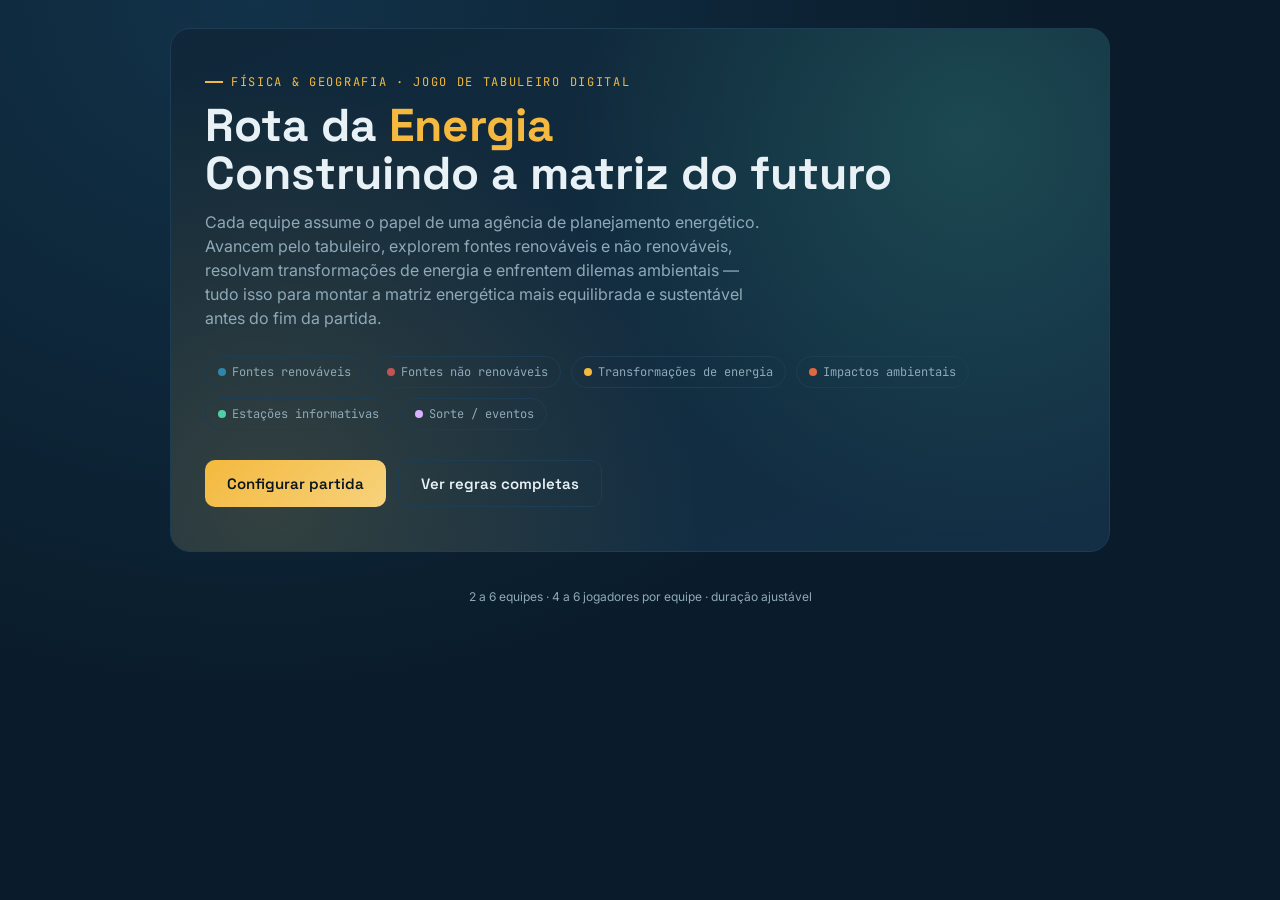
==== index.html @ 19932022 "commit" ====
<!DOCTYPE html>
<html lang="pt-BR">
<head>
<meta charset="UTF-8">
<meta name="viewport" content="width=device-width, initial-scale=1.0">
<title>Rota da Energia — Construindo a Matriz do Futuro</title>
<link rel="preconnect" href="https://fonts.googleapis.com">
<link href="https://fonts.googleapis.com/css2?family=Space+Grotesk:wght@400;500;600;700&family=Inter:wght@400;500;600&family=JetBrains+Mono:wght@400;600;700&display=swap" rel="stylesheet">
<style>
:root{
  --bg-deep:#0a1c2b;
  --bg-panel:#0f2739;
  --bg-panel-2:#132f45;
  --line:#1c3d54;
  --text:#e8f1f6;
  --text-dim:#8fa9b8;
  --hidro:#2e86ab;
  --solar:#f4b93e;
  --eolica:#4fd1a5;
  --biomassa:#7cb342;
  --fossil:#c25454;
  --nuclear:#9b6fb3;
  --impacto-c:#e2683f;
  --sorte-c:#d9b3ff;
  --estacao-c:#4fd1a5;
  --transf-c:#f4b93e;
  --renov-c:#2e86ab;
  --naorenov-c:#c25454;
  --good:#5fd39a;
  --bad:#e2683f;
  --radius:14px;
}
*{box-sizing:border-box;}
html,body{margin:0;padding:0;}
body{
  background:radial-gradient(ellipse at 20% 0%, #123249 0%, var(--bg-deep) 55%);
  color:var(--text);
  font-family:'Inter',sans-serif;
  min-height:100vh;
  line-height:1.5;
}
.mono{font-family:'JetBrains Mono',monospace;}
h1,h2,h3,.display{font-family:'Space Grotesk',sans-serif;}
.wrap{
  max-width:980px;
  margin:0 auto;
  padding:28px 20px 60px;
}
.screen{display:none;}
.screen.active{display:block; animation:fadein .35s ease;}
@keyframes fadein{from{opacity:0; transform:translateY(6px);} to{opacity:1; transform:translateY(0);}}

/* ---------- shared bits ---------- */
.eyebrow{
  font-family:'JetBrains Mono',monospace;
  letter-spacing:.14em;
  text-transform:uppercase;
  font-size:12px;
  color:var(--solar);
  display:flex;
  align-items:center;
  gap:8px;
  margin-bottom:10px;
}
.eyebrow::before{content:"";width:18px;height:2px;background:var(--solar);display:inline-block;}
.btn{
  font-family:'Space Grotesk',sans-serif;
  font-weight:600;
  font-size:15px;
  border:none;
  border-radius:10px;
  padding:13px 22px;
  cursor:pointer;
  transition:transform .15s ease, box-shadow .15s ease, background .15s ease;
  color:#08161f;
  background:linear-gradient(135deg,var(--solar),#f7d27c);
}
.btn:hover{transform:translateY(-2px); box-shadow:0 8px 20px -6px rgba(244,185,62,.5);}
.btn:active{transform:translateY(0);}
.btn.secondary{
  background:transparent;
  color:var(--text);
  border:1px solid var(--line);
}
.btn.secondary:hover{box-shadow:none; border-color:var(--eolica); color:var(--eolica);}
.btn:disabled{opacity:.4; cursor:not-allowed; transform:none; box-shadow:none;}
.row{display:flex; gap:12px; flex-wrap:wrap;}
.card-panel{
  background:linear-gradient(160deg,var(--bg-panel),var(--bg-panel-2));
  border:1px solid var(--line);
  border-radius:var(--radius);
  padding:22px;
}
.pill{
  display:inline-block;
  font-family:'JetBrains Mono',monospace;
  font-size:11px;
  padding:3px 10px;
  border-radius:100px;
  letter-spacing:.05em;
}

/* ---------- intro ---------- */
.hero{
  border-radius:20px;
  padding:44px 34px;
  position:relative;
  overflow:hidden;
  background:
    radial-gradient(circle at 85% 20%, rgba(79,209,165,.18), transparent 45%),
    radial-gradient(circle at 10% 90%, rgba(244,185,62,.15), transparent 45%),
    linear-gradient(160deg,var(--bg-panel),var(--bg-panel-2));
  border:1px solid var(--line);
}
.hero h1{
  font-size:clamp(30px,5vw,46px);
  margin:0 0 12px;
  line-height:1.05;
}
.hero .accent{color:var(--solar);}
.hero p.lead{color:var(--text-dim); font-size:16px; max-width:560px; margin:0 0 26px;}
.trace-deco{
  position:absolute; right:-40px; top:-40px; width:260px; height:260px; opacity:.5;
  pointer-events:none;
}
.chip-row{display:flex; gap:10px; flex-wrap:wrap; margin:24px 0 30px;}
.chip{
  font-family:'JetBrains Mono',monospace;
  font-size:12px;
  padding:6px 12px;
  border-radius:100px;
  border:1px solid var(--line);
  color:var(--text-dim);
}
.chip b{color:var(--text); font-weight:600;}
.dot{display:inline-block;width:8px;height:8px;border-radius:50%; margin-right:6px;}

/* ---------- rules ---------- */
.rules-grid{display:grid; grid-template-columns:repeat(auto-fit,minmax(220px,1fr)); gap:14px; margin:20px 0;}
.tile-legend{
  border:1px solid var(--line); border-radius:12px; padding:14px 16px; background:rgba(255,255,255,.02);
}
.tile-legend h4{margin:0 0 6px; font-size:14px; display:flex; align-items:center; gap:8px;}
.tile-legend p{margin:0; font-size:13px; color:var(--text-dim);}
ol.steps{padding-left:20px; color:var(--text-dim);}
ol.steps li{margin-bottom:8px;}
ol.steps b{color:var(--text);}
.formula{
  font-family:'JetBrains Mono',monospace;
  background:rgba(0,0,0,.25);
  border:1px dashed var(--line);
  border-radius:10px;
  padding:14px 16px;
  font-size:13.5px;
  color:var(--eolica);
  margin:10px 0;
}

/* ---------- setup ---------- */
.setup-team{
  display:flex; gap:10px; align-items:center; margin-bottom:10px;
  background:rgba(255,255,255,.02); border:1px solid var(--line); border-radius:10px; padding:8px 10px;
}
.setup-team input[type=text]{
  flex:1; background:transparent; border:none; color:var(--text); font-family:'Inter'; font-size:14px; outline:none;
  border-bottom:1px solid var(--line); padding:6px 2px;
}
.color-swatch{width:22px;height:22px;border-radius:50%; flex-shrink:0; border:2px solid rgba(255,255,255,.3);}
.count-toggle{display:flex; gap:8px; margin:10px 0 20px;}
.count-toggle button{
  padding:8px 16px; border-radius:8px; border:1px solid var(--line); background:transparent; color:var(--text-dim);
  cursor:pointer; font-family:'JetBrains Mono',monospace; font-size:13px;
}
.count-toggle button.sel{background:var(--solar); color:#08161f; border-color:var(--solar); font-weight:700;}

/* ---------- game ---------- */
.game-top{display:flex; justify-content:space-between; align-items:center; gap:12px; flex-wrap:wrap; margin-bottom:18px;}
.round-badge{font-family:'JetBrains Mono',monospace; font-size:13px; color:var(--text-dim);}
.game-layout{display:grid; grid-template-columns:1fr; gap:20px;}
@media(min-width:840px){ .game-layout{grid-template-columns:1.5fr 1fr;} }

.board{
  background:rgba(0,0,0,.2);
  border:1px solid var(--line);
  border-radius:16px;
  padding:16px;
}
.board-row{display:flex; gap:8px; margin-bottom:8px;}
.board-row.reverse{flex-direction:row-reverse;}
.tile{
  flex:1;
  aspect-ratio:1/1;
  border-radius:9px;
  display:flex; flex-direction:column; align-items:center; justify-content:center;
  position:relative;
  border:1px solid rgba(255,255,255,.08);
  font-family:'JetBrains Mono',monospace;
  font-size:10px;
  color:rgba(255,255,255,.75);
  min-width:0;
}
.tile .idx{position:absolute; top:3px; left:5px; font-size:8px; opacity:.55;}
.tile .ic{font-size:16px; line-height:1;}
.tile.renovavel{background:rgba(46,134,171,.28); box-shadow:inset 0 0 0 1px rgba(46,134,171,.4);}
.tile.naorenovavel{background:rgba(194,84,84,.25); box-shadow:inset 0 0 0 1px rgba(194,84,84,.4);}
.tile.transformacao{background:rgba(244,185,62,.22); box-shadow:inset 0 0 0 1px rgba(244,185,62,.4);}
.tile.impacto{background:rgba(226,104,63,.28); box-shadow:inset 0 0 0 1px rgba(226,104,63,.45);}
.tile.estacao{background:rgba(79,209,165,.2); box-shadow:inset 0 0 0 1px rgba(79,209,165,.4);}
.tile.sorte{background:rgba(217,179,255,.2); box-shadow:inset 0 0 0 1px rgba(217,179,255,.4);}
.tokens{position:absolute; bottom:2px; display:flex; gap:2px; flex-wrap:wrap; justify-content:center;}
.token{width:9px;height:9px;border-radius:50%; border:1px solid rgba(0,0,0,.4);}

.side-panel{display:flex; flex-direction:column; gap:14px;}
.turn-card{
  background:linear-gradient(160deg,var(--bg-panel),var(--bg-panel-2));
  border:1px solid var(--line); border-radius:14px; padding:18px;
}
.turn-team-name{font-family:'Space Grotesk'; font-size:20px; margin:2px 0 2px; display:flex; align-items:center; gap:8px;}
.dice-area{display:flex; align-items:center; gap:16px; margin:14px 0;}
.die{
  width:52px; height:52px; border-radius:12px; background:#fff; color:#111;
  display:flex; align-items:center; justify-content:center; font-size:24px; font-weight:700;
  font-family:'JetBrains Mono'; box-shadow:0 6px 16px rgba(0,0,0,.35);
  transition:transform .5s cubic-bezier(.2,1.4,.4,1);
}
.die.rolling{animation:diceRoll .5s ease;}
@keyframes diceRoll{ 0%{transform:rotate(0)} 50%{transform:rotate(200deg)} 100%{transform:rotate(360deg)} }

.teams-scoreboard{display:flex; flex-direction:column; gap:10px;}
.team-row{
  background:rgba(255,255,255,.02); border:1px solid var(--line); border-radius:10px; padding:10px 12px;
}
.team-row.current{border-color:var(--solar); box-shadow:0 0 0 1px var(--solar) inset;}
.team-row-top{display:flex; justify-content:space-between; align-items:center; margin-bottom:6px;}
.team-name-tag{display:flex; align-items:center; gap:7px; font-weight:600; font-size:13.5px;}
.matrix-bar{height:8px; border-radius:100px; background:rgba(255,255,255,.06); overflow:hidden; display:flex;}
.matrix-bar .seg-limpa{background:linear-gradient(90deg,var(--eolica),var(--hidro));}
.matrix-bar .seg-conv{background:linear-gradient(90deg,var(--fossil),var(--naorenov-c));}
.mini-stats{display:flex; gap:10px; font-family:'JetBrains Mono'; font-size:11px; color:var(--text-dim); margin-top:6px;}
.mini-stats span b{color:var(--text);}

.log{
  max-height:150px; overflow-y:auto; font-size:12.5px; color:var(--text-dim); display:flex; flex-direction:column; gap:5px;
  padding-right:4px;
}
.log div{border-left:2px solid var(--line); padding-left:8px;}

/* ---------- modal (cards) ---------- */
.modal-overlay{
  position:fixed; inset:0; background:rgba(6,15,22,.78); backdrop-filter:blur(3px);
  display:flex; align-items:center; justify-content:center; padding:20px; z-index:50;
}
.modal-overlay.hidden{display:none;}
.modal-card{
  max-width:560px; width:100%;
  background:linear-gradient(160deg,var(--bg-panel),var(--bg-panel-2));
  border:1px solid var(--line); border-radius:18px; padding:28px;
  max-height:88vh; overflow-y:auto;
}
.modal-card h3{margin:6px 0 4px; font-size:21px;}
.modal-tag{font-family:'JetBrains Mono'; font-size:11px; letter-spacing:.08em; text-transform:uppercase;}
.opt-list{display:flex; flex-direction:column; gap:9px; margin:18px 0;}
.opt{
  text-align:left; padding:12px 14px; border-radius:10px; border:1px solid var(--line);
  background:rgba(255,255,255,.02); color:var(--text); cursor:pointer; font-size:14px; font-family:'Inter';
}
.opt:hover{border-color:var(--solar);}
.opt.correct{border-color:var(--good); background:rgba(95,211,154,.15);}
.opt.wrong{border-color:var(--bad); background:rgba(226,104,63,.15);}
.opt[disabled]{cursor:default;}
.feedback{
  margin-top:14px; padding:12px 14px; border-radius:10px; font-size:13.5px; display:none;
}
.feedback.show{display:block;}
.feedback.ok{background:rgba(95,211,154,.12); border:1px solid var(--good); color:#d5f5e5;}
.feedback.no{background:rgba(226,104,63,.12); border:1px solid var(--bad); color:#fbe0d5;}
.fact-text{font-size:14.5px; color:var(--text-dim); line-height:1.6; margin:10px 0 18px;}
.delta-tags{display:flex; gap:8px; flex-wrap:wrap; margin-top:12px;}
.delta-tag{font-family:'JetBrains Mono'; font-size:11.5px; padding:3px 9px; border-radius:100px; border:1px solid var(--line);}

/* ---------- end screen ---------- */
.rank-row{
  display:flex; align-items:center; gap:14px; padding:16px; border-radius:12px; margin-bottom:10px;
  background:rgba(255,255,255,.02); border:1px solid var(--line);
}
.rank-row.winner{border-color:var(--solar); background:rgba(244,185,62,.08);}
.rank-num{font-family:'Space Grotesk'; font-size:26px; color:var(--text-dim); width:34px;}
.rank-row.winner .rank-num{color:var(--solar);}
.rank-details{flex:1;}
.rank-score{font-family:'JetBrains Mono'; font-size:20px; font-weight:700;}

footer.credit{margin-top:36px; text-align:center; color:var(--text-dim); font-size:12px;}
.icon-btn{
  background:none; border:1px solid var(--line); color:var(--text-dim); border-radius:8px; padding:8px 12px;
  cursor:pointer; font-size:13px; font-family:'JetBrains Mono';
}
.icon-btn:hover{color:var(--eolica); border-color:var(--eolica);}
</style>
</head>
<body>
<div class="wrap">

  <!-- ============ INTRO ============ -->
  <section id="screen-intro" class="screen active">
    <div class="hero">
      <div class="eyebrow">Física &amp; Geografia · jogo de tabuleiro digital</div>
      <h1>Rota da <span class="accent">Energia</span><br>Construindo a matriz do futuro</h1>
      <p class="lead">Cada equipe assume o papel de uma agência de planejamento energético.
      Avancem pelo tabuleiro, explorem fontes renováveis e não renováveis, resolvam
      transformações de energia e enfrentem dilemas ambientais — tudo isso para montar
      a matriz energética mais equilibrada e sustentável antes do fim da partida.</p>

      <div class="chip-row">
        <span class="chip"><span class="dot" style="background:var(--hidro)"></span>Fontes renováveis</span>
        <span class="chip"><span class="dot" style="background:var(--fossil)"></span>Fontes não renováveis</span>
        <span class="chip"><span class="dot" style="background:var(--transf-c)"></span>Transformações de energia</span>
        <span class="chip"><span class="dot" style="background:var(--impacto-c)"></span>Impactos ambientais</span>
        <span class="chip"><span class="dot" style="background:var(--estacao-c)"></span>Estações informativas</span>
        <span class="chip"><span class="dot" style="background:var(--sorte-c)"></span>Sorte / eventos</span>
      </div>

      <div class="row">
        <button class="btn" onclick="showScreen('screen-setup')">Configurar partida</button>
        <button class="btn secondary" onclick="showScreen('screen-rules')">Ver regras completas</button>
      </div>
    </div>
    <footer class="credit">2 a 6 equipes · 4 a 6 jogadores por equipe · duração ajustável</footer>
  </section>

  <!-- ============ RULES ============ -->
  <section id="screen-rules" class="screen">
    <div class="eyebrow">Como jogar</div>
    <h2 style="margin-top:0;">Regras da Rota da Energia</h2>

    <div class="card-panel">
      <h3 style="margin-top:0;">Objetivo</h3>
      <p style="color:var(--text-dim);">Construir, ao longo das rodadas, a matriz energética da sua equipe: uma
      combinação de <b style="color:var(--text)">energia limpa</b>, <b style="color:var(--text)">energia convencional</b>
      e <b style="color:var(--text)">impacto ambiental</b> gerado. Vence a equipe com a maior pontuação final,
      calculada valorizando fontes limpas e penalizando o impacto acumulado.</p>

      <h3>Como se joga</h3>
      <ol class="steps">
        <li><b>Na sua vez</b>, role o dado e avance sua equipe pelo tabuleiro em circuito — ao completar uma volta, ela continua na próxima.</li>
        <li><b>A casa em que você parar</b> define a carta que sua equipe vai enfrentar (veja os tipos abaixo).</li>
        <li><b>Responda ou decida</b> o que a carta pede. Acertos rendem mais energia limpa ou reduzem impacto; erros custam pontos ou aumentam o impacto ambiental.</li>
        <li>O jogo termina após o número de rodadas definido na configuração. Uma rodada acaba quando todas as equipes jogaram.</li>
        <li>Ao final, cada equipe revela sua matriz energética e a pontuação é calculada.</li>
      </ol>

      <div class="formula">Pontuação final = (Energia Limpa × 3) + (Energia Convencional × 1) − (Impacto Ambiental × 2)</div>
      <p style="color:var(--text-dim); font-size:13.5px;">A fórmula representa, de forma simplificada, como escolhas mais
      sustentáveis pesam mais na construção de uma matriz energética responsável — do mesmo jeito que países e cidades
      avaliam sua matriz real considerando não só a quantidade de energia gerada, mas também seus impactos.</p>
    </div>

    <div class="rules-grid">
      <div class="tile-legend"><h4><span class="dot" style="background:var(--hidro)"></span>Fonte Renovável</h4>
        <p>Perguntas sobre hidrelétrica, solar, eólica e biomassa. Acerto: +3 energia limpa.</p></div>
      <div class="tile-legend"><h4><span class="dot" style="background:var(--fossil)"></span>Fonte Não Renovável</h4>
        <p>Perguntas sobre carvão, petróleo, gás natural e nuclear. Gera energia convencional, mas com custo de impacto.</p></div>
      <div class="tile-legend"><h4><span class="dot" style="background:var(--transf-c)"></span>Transformação de Energia</h4>
        <p>Desafios sobre como uma forma de energia vira outra (química → térmica → elétrica, etc).</p></div>
      <div class="tile-legend"><h4><span class="dot" style="background:var(--impacto-c)"></span>Impacto Ambiental</h4>
        <p>Dilemas sobre consequências ambientais e sociais das escolhas energéticas. Decisões responsáveis reduzem o impacto.</p></div>
      <div class="tile-legend"><h4><span class="dot" style="background:var(--estacao-c)"></span>Estação</h4>
        <p>Casa segura: revela um fato sobre a distribuição de energia no Brasil e no mundo. Sem risco.</p></div>
      <div class="tile-legend"><h4><span class="dot" style="background:var(--sorte-c)"></span>Sorte</h4>
        <p>Eventos aleatórios do mundo real da energia — clima, tecnologia, acidentes — que alteram seus pontos na hora.</p></div>
    </div>

    <div class="row" style="margin-top:16px;">
      <button class="btn" onclick="showScreen('screen-setup')">Configurar partida</button>
      <button class="btn secondary" onclick="showScreen('screen-intro')">Voltar</button>
    </div>
  </section>

  <!-- ============ SETUP ============ -->
  <section id="screen-setup" class="screen">
    <div class="eyebrow">Configuração</div>
    <h2 style="margin-top:0;">Monte a partida</h2>

    <div class="card-panel">
      <h3 style="margin-top:0;">Número de equipes</h3>
      <div class="count-toggle" id="team-count-toggle"></div>

      <h3>Nomes das equipes</h3>
      <div id="team-inputs"></div>

      <h3 style="margin-top:22px;">Duração da partida</h3>
      <div class="count-toggle" id="round-toggle"></div>
      <p style="color:var(--text-dim); font-size:13px;">Uma rodada termina quando todas as equipes já jogaram uma vez.</p>

      <div class="row" style="margin-top:20px;">
        <button class="btn" onclick="startGame()">Começar jogo</button>
        <button class="btn secondary" onclick="showScreen('screen-intro')">Voltar</button>
      </div>
    </div>
  </section>

  <!-- ============ GAME ============ -->
  <section id="screen-game" class="screen">
    <div class="game-top">
      <div>
        <div class="eyebrow" style="margin-bottom:2px;">Partida em andamento</div>
        <div class="round-badge" id="round-label">Rodada 1 de 10</div>
      </div>
      <button class="icon-btn" onclick="showScreen('screen-rules')">Regras ↗</button>
    </div>

    <div class="game-layout">
      <div class="board" id="board"></div>

      <div class="side-panel">
        <div class="turn-card">
          <div class="eyebrow" style="margin-bottom:2px;">Vez de</div>
          <div class="turn-team-name" id="turn-team-name">—</div>
          <div class="dice-area">
            <div class="die" id="die">?</div>
            <button class="btn" id="roll-btn" onclick="rollDice()">Rolar dado</button>
          </div>
          <div style="font-size:12.5px; color:var(--text-dim);" id="turn-hint">Role o dado para avançar pelo tabuleiro.</div>
        </div>

        <div class="turn-card">
          <div class="eyebrow" style="margin-bottom:10px;">Matrizes das equipes</div>
          <div class="teams-scoreboard" id="scoreboard"></div>
        </div>

        <div class="turn-card">
          <div class="eyebrow" style="margin-bottom:8px;">Registro da partida</div>
          <div class="log" id="log"></div>
        </div>
      </div>
    </div>
  </section>

  <!-- ============ END ============ -->
  <section id="screen-end" class="screen">
    <div class="eyebrow">Fim de partida</div>
    <h2 style="margin-top:0;">Resultado final</h2>
    <p style="color:var(--text-dim);">A equipe com a matriz energética mais equilibrada — muita energia limpa,
    uso consciente da energia convencional e baixo impacto ambiental — venceu esta rodada de planejamento.</p>
    <div id="ranking"></div>
    <div class="row" style="margin-top:20px;">
      <button class="btn" onclick="showScreen('screen-setup')">Jogar novamente</button>
      <button class="btn secondary" onclick="showScreen('screen-intro')">Voltar ao início</button>
    </div>
  </section>

</div>

<!-- ============ CARD MODAL ============ -->
<div class="modal-overlay hidden" id="modal-overlay">
  <div class="modal-card" id="modal-card"></div>
</div>

<script>
/* =========================================================
   DATA
========================================================= */
const TILE_SEQUENCE = [
 'renovavel','transformacao','naorenovavel','sorte','estacao','impacto',
 'renovavel','naorenovavel','transformacao','sorte','impacto','estacao',
 'renovavel','sorte','naorenovavel','transformacao','estacao','impacto',
 'renovavel','naorenovavel','sorte','transformacao','impacto','estacao',
 'renovavel','naorenovavel'
];

const ICONS = {
  renovavel:'☀', naorenovavel:'⛽', transformacao:'⚡', impacto:'⚠', estacao:'◈', sorte:'★'
};
const LABELS = {
  renovavel:'Renovável', naorenovavel:'Não renovável', transformacao:'Transformação',
  impacto:'Impacto', estacao:'Estação', sorte:'Sorte'
};

const DECKS = {
  renovavel:[
    {p:"Qual transformação de energia ocorre em uma usina hidrelétrica?",
     o:["Energia química em energia elétrica","Energia mecânica (da água em movimento) em energia elétrica","Energia térmica em energia elétrica","Energia luminosa em energia elétrica"],
     c:1, e:"A água represada possui energia potencial gravitacional, que vira energia cinética ao cair e movimenta turbinas, gerando eletricidade."},
    {p:"Qual é o princípio físico que permite aos painéis solares gerarem eletricidade diretamente da luz?",
     o:["Efeito fotovoltaico","Efeito Joule","Indução eletromagnética por atrito","Fissão nuclear"],
     c:0, e:"O efeito fotovoltaico converte a energia luminosa diretamente em energia elétrica, sem etapas térmicas ou mecânicas intermediárias."},
    {p:"De onde vem a energia aproveitada pelas turbinas eólicas?",
     o:["Da energia cinética do vento","Da energia química do ar","Da energia potencial gravitacional das nuvens","Da energia nuclear atmosférica"],
     c:0, e:"O vento em movimento possui energia cinética, que gira as pás da turbina e é convertida em energia elétrica pelo gerador."},
    {p:"O que caracteriza a energia de biomassa?",
     o:["Uso de matéria orgânica, como cana-de-açúcar, madeira ou resíduos agrícolas","Uso de urânio enriquecido","Uso de gás natural extraído do subsolo","Uso da força das águas represadas"],
     c:0, e:"A biomassa converte energia química armazenada em matéria orgânica em energia térmica ou elétrica através da queima ou fermentação."},
    {p:"Qual é uma vantagem da energia hidrelétrica em relação aos combustíveis fósseis?",
     o:["Não emite gases de efeito estufa diretamente durante a geração de eletricidade","Não precisa de nenhum tipo de infraestrutura","Gera resíduos radioativos","Depende exclusivamente do vento"],
     c:0, e:"Diferente de termelétricas a carvão ou gás, a geração hidrelétrica não queima combustível, evitando emissões diretas de CO2."},
    {p:"O Brasil tem grande potencial de energia solar principalmente por quê?",
     o:["Alta incidência de radiação solar ao longo do ano, especialmente no Nordeste","Clima predominantemente frio e nublado","Baixíssima insolação em quase todo o território","Relevo majoritariamente montanhoso"],
     c:0, e:"A localização predominantemente tropical do Brasil garante altos índices de radiação solar durante boa parte do ano."},
    {p:"Qual região brasileira se destaca na geração de energia eólica, beneficiada por ventos constantes vindos do oceano?",
     o:["O litoral da Região Nordeste","O interior da Região Norte","O Pantanal","O planalto central exclusivamente"],
     c:0, e:"Os ventos alísios que sopram sobre o litoral nordestino tornam a região uma das mais competitivas do mundo para energia eólica."},
    {p:"Além da água, do vento e do sol, qual destas também é considerada uma fonte renovável de energia?",
     o:["Biomassa","Carvão mineral","Petróleo","Gás natural"],
     c:0, e:"A biomassa é renovável porque sua matéria-prima (plantas, resíduos orgânicos) pode ser reposta em ciclos relativamente curtos."}
  ],
  naorenovavel:[
    {p:"A queima do carvão mineral em usinas termelétricas transforma qual tipo de energia em energia térmica?",
     o:["Energia química","Energia nuclear","Energia potencial gravitacional","Energia eólica"],
     c:0, e:"O carvão armazena energia química que, ao ser queimado, se transforma em energia térmica, usada para gerar vapor e mover turbinas."},
    {p:"O petróleo é classificado como fonte de energia não renovável porque...",
     o:["Sua formação geológica leva milhões de anos, muito mais rápido do que é consumido","Ele nunca se esgota, não importa o quanto seja usado","É produzido artificialmente em laboratório","É considerado uma fonte limpa de energia"],
     c:0, e:"Na verdade sua formação leva milhões de anos e é muitíssimo mais lenta do que o ritmo de consumo humano — por isso é não renovável."},
    {p:"Em comparação ao carvão mineral, o gás natural geralmente...",
     o:["Emite menos poluentes na queima, mas ainda é uma fonte fóssil não renovável","É uma fonte totalmente renovável","Não emite nenhum tipo de gás na queima","É usado apenas para gerar energia solar"],
     c:0, e:"O gás natural queima de forma mais limpa que o carvão, mas continua sendo um combustível fóssil finito."},
    {p:"A energia nuclear é obtida principalmente por meio de qual processo?",
     o:["Fissão nuclear do urânio","Fusão do hidrogênio, como ocorre no Sol","Queima de biomassa","Efeito fotovoltaico"],
     c:0, e:"Nas usinas nucleares atuais, o núcleo do átomo de urânio é dividido (fissão), liberando grande quantidade de energia térmica."},
    {p:"Qual é um dos principais desafios da energia nuclear?",
     o:["O armazenamento seguro dos rejeitos radioativos por longos períodos","A altíssima emissão direta de CO2 durante a geração","A dependência total da força do vento","A impossibilidade de gerar eletricidade em larga escala"],
     c:0, e:"Apesar de ter baixa emissão de carbono na geração, a energia nuclear produz rejeitos radioativos que exigem armazenamento seguro por muitos anos."},
    {p:"Qual destas fontes ainda é uma das mais utilizadas na matriz energética mundial, apesar de ser altamente poluente?",
     o:["Carvão mineral","Energia eólica","Energia solar","Biomassa"],
     c:0, e:"O carvão mineral, mesmo sendo um dos combustíveis mais poluentes, ainda representa uma fatia expressiva da matriz energética mundial."},
    {p:"Historicamente, qual região concentra grande parte das reservas mundiais de petróleo?",
     o:["Oriente Médio","Escandinávia","Oceania","Antártida"],
     c:0, e:"O Oriente Médio concentra historicamente uma das maiores reservas provadas de petróleo do planeta, influenciando a geopolítica energética mundial."},
    {p:"Comparada à matriz elétrica mundial, a matriz elétrica brasileira se destaca por...",
     o:["Ter forte participação de fontes renováveis, principalmente a hidrelétrica","Depender quase exclusivamente do carvão mineral","Ser praticamente 100% nuclear","Não utilizar nenhuma fonte renovável"],
     c:0, e:"Diferente da média mundial, a matriz elétrica brasileira tem uma das maiores participações de fontes renováveis do mundo, puxada pelas hidrelétricas."}
  ],
  transformacao:[
    {p:"Em uma usina termelétrica a carvão, qual é a sequência correta de transformação de energia?",
     o:["Química → térmica → mecânica → elétrica","Elétrica → química → térmica","Luminosa → sonora → elétrica","Nuclear → química → térmica"],
     c:0, e:"A energia química do carvão vira térmica ao ser queimada, que aquece água e gera vapor, movendo turbinas (energia mecânica) que acionam o gerador elétrico."},
    {p:"Em um painel fotovoltaico, a energia é transformada diretamente de qual forma para qual forma?",
     o:["Luminosa para elétrica","Química para elétrica","Mecânica para elétrica","Térmica para elétrica"],
     c:0, e:"O efeito fotovoltaico converte a luz do sol diretamente em corrente elétrica, sem etapas intermediárias."},
    {p:"Em uma usina hidrelétrica, qual é a sequência de transformação de energia?",
     o:["Potencial gravitacional → cinética → mecânica → elétrica","Química → elétrica diretamente","Nuclear → térmica → elétrica","Luminosa → química"],
     c:0, e:"A água armazenada tem energia potencial, que vira cinética ao cair, gira as turbinas (energia mecânica) e é convertida em eletricidade."},
    {p:"Quando uma pilha alimenta uma lanterna, ocorre a transformação de...",
     o:["Energia química em energia elétrica e depois em energia luminosa","Energia nuclear em energia térmica","Energia mecânica em energia química","Energia sonora em energia elétrica"],
     c:0, e:"As reações químicas dentro da pilha geram corrente elétrica, que ao passar pela lâmpada se transforma em luz (e um pouco de calor)."},
    {p:"Um alto-falante transforma energia elétrica em qual tipo de energia?",
     o:["Energia sonora","Energia nuclear","Energia potencial gravitacional","Energia química"],
     c:0, e:"O sinal elétrico movimenta uma membrana no alto-falante, produzindo vibrações no ar que percebemos como som."},
    {p:"De acordo com a Lei da Conservação de Energia, quando a energia passa de uma forma para outra...",
     o:["A quantidade total de energia se mantém constante, apenas mudando de forma","Parte da energia é destruída para sempre","A energia é sempre criada a partir do nada","A energia desaparece completamente do sistema"],
     c:0, e:"A energia não pode ser criada nem destruída, apenas transformada de uma forma em outra — esse é o princípio da conservação de energia."},
    {p:"Em uma usina nuclear, a energia liberada pela fissão do urânio é primeiro transformada em...",
     o:["Energia térmica, que aquece água e gera vapor para mover turbinas","Energia luminosa diretamente","Energia química","Energia sonora"],
     c:0, e:"A fissão nuclear libera energia térmica intensa, usada para produzir vapor que movimenta turbinas e gera eletricidade — de forma parecida com uma termelétrica."},
    {p:"Ao pedalar uma bicicleta equipada com um dínamo para acender uma luz, a transformação de energia segue qual ordem?",
     o:["Mecânica (do pedalar) → elétrica → luminosa","Química → nuclear","Térmica → sonora","Luminosa → mecânica"],
     c:0, e:"O movimento das pernas (energia mecânica) gira o dínamo, que gera eletricidade, acendendo a lâmpada (energia luminosa)."}
  ],
  impacto:[
    {p:"Uma usina hidrelétrica está planejada em uma região com comunidades ribeirinhas e floresta nativa. Qual atitude é mais responsável antes da construção?",
     o:["Realizar estudo de impacto ambiental (EIA) e consultar as comunidades afetadas","Iniciar a obra imediatamente, sem qualquer estudo","Ignorar as comunidades locais completamente","Desviar o curso do rio sem aviso prévio"],
     c:0, e:"Estudos de impacto ambiental e consulta às comunidades são etapas essenciais para reduzir danos sociais e ambientais em grandes obras energéticas."},
    {p:"Uma usina termelétrica a carvão aumentou sua produção. Qual consequência ambiental está mais associada a essa fonte?",
     o:["Aumento da emissão de gases de efeito estufa e poluentes atmosféricos","Redução da poluição do ar na região","Nenhum impacto ambiental relevante","Aumento imediato da biodiversidade local"],
     c:0, e:"A queima de carvão libera grandes quantidades de CO2 e outros poluentes, contribuindo para o aquecimento global e problemas respiratórios."},
    {p:"Um vazamento de petróleo ocorreu próximo à costa. Qual é a medida mais adequada a ser tomada?",
     o:["Acionar planos de contenção e limpeza emergencial, monitorando fauna e flora afetadas","Esperar a maré levar o óleo embora naturalmente","Não tomar nenhuma providência","Aumentar a extração de petróleo no mesmo local"],
     c:0, e:"Vazamentos exigem resposta rápida com contenção, limpeza e monitoramento ambiental para reduzir os danos a ecossistemas marinhos e costeiros."},
    {p:"A instalação de painéis solares em larga escala em uma área desértica pode gerar qual tipo de discussão socioambiental?",
     o:["Uso do solo e possíveis impactos em ecossistemas locais, mesmo sendo uma fonte limpa","Nenhuma discussão, já que energia solar não gera impacto algum","Aumento da poluição do ar por queima de combustível","Emissão de resíduos radioativos"],
     c:0, e:"Mesmo fontes limpas podem gerar debates sobre uso do solo, desmatamento local ou impacto em espécies nativas — sustentabilidade envolve vários fatores."},
    {p:"Comunidades próximas a parques eólicos às vezes reclamam de qual impacto?",
     o:["Ruído das turbinas e alteração da paisagem local","Vazamento de petróleo","Poluição do ar por queima de combustível fóssil","Contaminação radioativa"],
     c:0, e:"Embora não emitam poluentes, parques eólicos podem gerar incômodo sonoro e mudanças na paisagem, temas debatidos no licenciamento ambiental."},
    {p:"Um dos impactos sociais da construção de grandes hidrelétricas é...",
     o:["A necessidade de realocação de populações que viviam na área alagada pelo reservatório","O aumento imediato da caça predatória em todo o país","A extinção garantida de todas as espécies aquáticas","Nenhum impacto social relevante"],
     c:0, e:"A formação do reservatório pode alagar áreas habitadas, exigindo o reassentamento de famílias e comunidades tradicionais."},
    {p:"Resíduos radioativos de usinas nucleares precisam de qual tipo de tratamento?",
     o:["Armazenamento especial e isolado por longos períodos, devido à radioatividade","Descarte comum em aterros sanitários urbanos","Liberação direta em rios próximos","Nenhum tratamento é necessário"],
     c:0, e:"O material radioativo permanece perigoso por muitos anos e precisa de instalações de armazenamento seguras e isoladas."},
    {p:"Ao planejar a expansão da matriz energética de um país, o que caracteriza uma escolha mais sustentável?",
     o:["Diversificar as fontes, priorizando renováveis e considerando impactos sociais e ambientais","Depender de uma única fonte não renovável","Ignorar completamente os impactos ambientais em nome do lucro","Não considerar as comunidades locais nas decisões"],
     c:0, e:"Matrizes energéticas mais sustentáveis costumam diversificar fontes renováveis e levar em conta os impactos sociais e ambientais de cada escolha."}
  ],
  estacao:[
    {texto:"Cerca de metade da matriz elétrica brasileira vem de hidrelétricas, o que torna o país uma referência mundial em energia renovável na geração de eletricidade."},
    {texto:"Em nível mundial, os combustíveis fósseis — carvão, petróleo e gás natural — ainda respondem pela maior parte da matriz energética global."},
    {texto:"O litoral nordestino é uma das regiões com maior potencial eólico do Brasil, graças aos ventos constantes vindos do oceano."},
    {texto:"Vários países europeus investem fortemente em energia eólica offshore — instalada no mar — para ampliar a geração renovável."},
    {texto:"A China é uma das maiores investidoras do mundo em energia solar e eólica, mas ao mesmo tempo ainda depende bastante do carvão mineral."},
    {texto:"O Oriente Médio concentra historicamente grandes reservas de petróleo, o que influencia fortemente a geopolítica mundial da energia."},
    {texto:"A construção de grandes hidrelétricas na Amazônia gera debates sobre o equilíbrio entre gerar energia limpa e preservar a floresta e os povos locais."},
    {texto:"Além da hidrelétrica, o Sul do Brasil também vem ampliando a geração de energia eólica em áreas costeiras."}
  ],
  sorte:[
    {texto:"Chuvas intensas enchem os reservatórios! Sua equipe ganha energia limpa extra.", ef:{limpa:3,convencional:0,impacto:0}},
    {texto:"Uma seca prolongada reduz a geração hidrelétrica da sua equipe.", ef:{limpa:-2,convencional:0,impacto:0}},
    {texto:"Ventos fortes sopram na costa: as turbinas eólicas da sua equipe geram acima do esperado.", ef:{limpa:2,convencional:0,impacto:0}},
    {texto:"Um vazamento em um duto de petróleo afeta a região da sua equipe.", ef:{limpa:0,convencional:0,impacto:3}},
    {texto:"Uma nova tecnologia melhora a eficiência dos painéis solares da sua equipe.", ef:{limpa:2,convencional:0,impacto:0}},
    {texto:"Alta demanda de energia aciona termelétricas extras para atender sua equipe.", ef:{limpa:0,convencional:2,impacto:2}},
    {texto:"Um programa de reflorestamento compensa parte das emissões da sua equipe.", ef:{limpa:0,convencional:0,impacto:-2}},
    {texto:"Manutenção emergencial interrompe uma usina: sua equipe perde a próxima rodada de jogo.", ef:{limpa:0,convencional:0,impacto:0,pular:true}},
    {texto:"Investimento internacional impulsiona a produção de biomassa da sua equipe.", ef:{limpa:2,convencional:0,impacto:0}},
    {texto:"Uma falha de segurança exige inspeção extra em uma usina nuclear da sua equipe.", ef:{limpa:0,convencional:0,impacto:2}}
  ]
};

const TEAM_COLORS = ['#f4b93e','#4fd1a5','#2e86ab','#c25454','#9b6fb3','#e2683f'];

/* =========================================================
   STATE
========================================================= */
let state = {
  teamCount: 3,
  roundLimit: 10,
  teams: [],
  currentTeamIdx: 0,
  round: 1,
  lastRoll: null,
  awaitingCard: false
};

/* =========================================================
   SCREEN NAV
========================================================= */
function showScreen(id){
  document.querySelectorAll('.screen').forEach(s=>s.classList.remove('active'));
  document.getElementById(id).classList.add('active');
  if(id==='screen-setup') renderSetup();
}

/* =========================================================
   SETUP SCREEN
========================================================= */
function renderSetup(){
  const tc = document.getElementById('team-count-toggle');
  tc.innerHTML='';
  for(let n=2;n<=6;n++){
    const b=document.createElement('button');
    b.textContent=n+' equipes';
    if(n===state.teamCount) b.classList.add('sel');
    b.onclick=()=>{state.teamCount=n; renderSetup();};
    tc.appendChild(b);
  }
  const ti = document.getElementById('team-inputs');
  ti.innerHTML='';
  for(let i=0;i<state.teamCount;i++){
    const div=document.createElement('div');
    div.className='setup-team';
    const swatch=document.createElement('div');
    swatch.className='color-swatch';
    swatch.style.background=TEAM_COLORS[i];
    const input=document.createElement('input');
    input.type='text';
    input.placeholder='Nome da equipe '+(i+1);
    input.value = (state.teams[i] && state.teams[i].name) ? state.teams[i].name : ('Equipe '+(i+1));
    input.dataset.idx=i;
    div.appendChild(swatch);
    div.appendChild(input);
    ti.appendChild(div);
  }
  const rt = document.getElementById('round-toggle');
  rt.innerHTML='';
  [8,12,16].forEach(n=>{
    const b=document.createElement('button');
    b.textContent=n+' rodadas';
    if(n===state.roundLimit) b.classList.add('sel');
    b.onclick=()=>{state.roundLimit=n; renderSetup();};
    rt.appendChild(b);
  });
}

function startGame(){
  const inputs = document.querySelectorAll('#team-inputs input');
  state.teams = [];
  inputs.forEach((inp,i)=>{
    state.teams.push({
      name: inp.value.trim() || ('Equipe '+(i+1)),
      color: TEAM_COLORS[i],
      pos: 0,
      limpa: 0,
      convencional: 0,
      impacto: 0,
      skipNext: false
    });
  });
  state.currentTeamIdx = 0;
  state.round = 1;
  showScreen('screen-game');
  renderBoard();
  renderScoreboard();
  updateTurnUI();
  logMsg('A partida começou! Boa sorte na construção das matrizes energéticas.');
}

/* =========================================================
   BOARD RENDER
========================================================= */
function renderBoard(){
  const board = document.getElementById('board');
  board.innerHTML='';
  const perRow = 6;
  const rows = Math.ceil(TILE_SEQUENCE.length/perRow);
  for(let r=0;r<rows;r++){
    const rowDiv = document.createElement('div');
    rowDiv.className='board-row'+(r%2===1?' reverse':'');
    for(let c=0;c<perRow;c++){
      const idx = r*perRow + c;
      if(idx>=TILE_SEQUENCE.length) break;
      const type = TILE_SEQUENCE[idx];
      const tile = document.createElement('div');
      tile.className='tile '+type;
      tile.id='tile-'+idx;
      tile.innerHTML = `<span class="idx">${idx+1}</span><span class="ic">${ICONS[type]}</span><div class="tokens" id="tokens-${idx}"></div>`;
      rowDiv.appendChild(tile);
    }
    board.appendChild(rowDiv);
  }
  placeTokens();
}

function placeTokens(){
  document.querySelectorAll('[id^="tokens-"]').forEach(el=>el.innerHTML='');
  state.teams.forEach(team=>{
    const idx = team.pos % TILE_SEQUENCE.length;
    const holder = document.getElementById('tokens-'+idx);
    if(holder){
      const t=document.createElement('div');
      t.className='token';
      t.style.background=team.color;
      holder.appendChild(t);
    }
  });
}

/* =========================================================
   SCOREBOARD
========================================================= */
function renderScoreboard(){
  const sb = document.getElementById('scoreboard');
  sb.innerHTML='';
  state.teams.forEach((team,i)=>{
    const total = team.limpa+team.convencional;
    const limpaPct = total? (team.limpa/total*100):50;
    const convPct = total? (team.convencional/total*100):50;
    const row=document.createElement('div');
    row.className='team-row'+(i===state.currentTeamIdx?' current':'');
    row.innerHTML = `
      <div class="team-row-top">
        <div class="team-name-tag"><span class="dot" style="background:${team.color}"></span>${team.name}</div>
        <div class="mono" style="font-size:12px; color:var(--text-dim);">casa ${ (team.pos % TILE_SEQUENCE.length)+1 }</div>
      </div>
      <div class="matrix-bar"><div class="seg-limpa" style="width:${limpaPct}%"></div><div class="seg-conv" style="width:${convPct}%"></div></div>
      <div class="mini-stats">
        <span>Limpa: <b>${team.limpa}</b></span>
        <span>Convencional: <b>${team.convencional}</b></span>
        <span>Impacto: <b>${team.impacto}</b></span>
      </div>`;
    sb.appendChild(row);
  });
}

function logMsg(msg){
  const log = document.getElementById('log');
  const d = document.createElement('div');
  d.textContent = msg;
  log.prepend(d);
}

/* =========================================================
   TURN / DICE
========================================================= */
function updateTurnUI(){
  const team = state.teams[state.currentTeamIdx];
  document.getElementById('round-label').textContent = `Rodada ${state.round} de ${state.roundLimit}`;
  document.getElementById('turn-team-name').innerHTML = `<span class="dot" style="background:${team.color}"></span>${team.name}`;
  document.getElementById('roll-btn').disabled = false;
  document.getElementById('die').textContent='?';
  document.getElementById('turn-hint').textContent='Role o dado para avançar pelo tabuleiro.';

  if(team.skipNext){
    document.getElementById('turn-hint').textContent = 'Esta equipe perde a vez devido a um evento anterior.';
    document.getElementById('roll-btn').disabled = true;
    setTimeout(()=>{
      team.skipNext=false;
      logMsg(`${team.name} perdeu a vez nesta rodada.`);
      advanceTurn();
    }, 1400);
  }
}

function rollDice(){
  if(state.awaitingCard) return;
  document.getElementById('roll-btn').disabled = true;
  const die = document.getElementById('die');
  die.classList.add('rolling');
  let ticks=0;
  const iv=setInterval(()=>{
    die.textContent = 1+Math.floor(Math.random()*6);
    ticks++;
    if(ticks>6){
      clearInterval(iv);
      die.classList.remove('rolling');
      const roll = 1+Math.floor(Math.random()*6);
      die.textContent = roll;
      moveCurrentTeam(roll);
    }
  },70);
}

function moveCurrentTeam(roll){
  const team = state.teams[state.currentTeamIdx];
  team.pos += roll;
  const tileIdx = team.pos % TILE_SEQUENCE.length;
  placeTokens();
  renderScoreboard();
  const tileEl = document.getElementById('tile-'+tileIdx);
  if(tileEl){ tileEl.style.outline='2px solid #fff'; setTimeout(()=>tileEl.style.outline='',900); }
  logMsg(`${team.name} rolou ${roll} e caiu na casa ${tileIdx+1} (${LABELS[TILE_SEQUENCE[tileIdx]]}).`);
  openCard(TILE_SEQUENCE[tileIdx]);
}

/* =========================================================
   CARD MODAL
========================================================= */
function openCard(type){
  state.awaitingCard = true;
  const overlay = document.getElementById('modal-overlay');
  const card = document.getElementById('modal-card');
  overlay.classList.remove('hidden');

  if(type==='estacao'){
    const deck = DECKS.estacao;
    const c = deck[Math.floor(Math.random()*deck.length)];
    card.innerHTML = `
      <div class="modal-tag" style="color:var(--estacao-c)">◈ Estação</div>
      <h3>Fato sobre a matriz energética</h3>
      <p class="fact-text">${c.texto}</p>
      <div class="delta-tags"><span class="delta-tag" style="border-color:var(--eolica); color:var(--eolica)">+1 energia limpa</span></div>
      <div class="row" style="margin-top:18px;"><button class="btn" onclick="resolveNonQuestion('estacao', {limpa:1,convencional:0,impacto:0})">Continuar</button></div>`;
    return;
  }

  if(type==='sorte'){
    const deck = DECKS.sorte;
    const c = deck[Math.floor(Math.random()*deck.length)];
    const tags=[];
    if(c.ef.limpa) tags.push(`<span class="delta-tag" style="border-color:var(--eolica); color:${c.ef.limpa>0?'var(--eolica)':'var(--bad)'}">${c.ef.limpa>0?'+':''}${c.ef.limpa} limpa</span>`);
    if(c.ef.convencional) tags.push(`<span class="delta-tag" style="border-color:var(--fossil); color:var(--fossil)">${c.ef.convencional>0?'+':''}${c.ef.convencional} convencional</span>`);
    if(c.ef.impacto) tags.push(`<span class="delta-tag" style="border-color:var(--impacto-c); color:var(--impacto-c)">${c.ef.impacto>0?'+':''}${c.ef.impacto} impacto</span>`);
    if(c.ef.pular) tags.push(`<span class="delta-tag" style="border-color:var(--sorte-c); color:var(--sorte-c)">perde a próxima vez</span>`);
    card.innerHTML = `
      <div class="modal-tag" style="color:var(--sorte-c)">★ Sorte</div>
      <h3>Evento inesperado</h3>
      <p class="fact-text">${c.texto}</p>
      <div class="delta-tags">${tags.join('')}</div>
      <div class="row" style="margin-top:18px;"><button class="btn" onclick='resolveSorte(${JSON.stringify(c.ef)})'>Continuar</button></div>`;
    return;
  }

  // question-based decks
  const deck = DECKS[type];
  const c = deck[Math.floor(Math.random()*deck.length)];
  const color = 'var(--'+(type==='naorenovavel'?'naorenov-c':type==='renovavel'?'renov-c':type==='transformacao'?'transf-c':'impacto-c')+')';
  const opts = c.o.map((opt,i)=>`<button class="opt" data-i="${i}" onclick="answerQuestion(${i})">${opt}</button>`).join('');
  card.innerHTML = `
    <div class="modal-tag" style="color:${color}">${ICONS[type]} ${LABELS[type]}</div>
    <h3>${c.p}</h3>
    <div class="opt-list" id="opt-list">${opts}</div>
    <div class="feedback" id="feedback"></div>`;
  card._current = c;
  card._type = type;
}

function answerQuestion(i){
  const card = document.getElementById('modal-card');
  const c = card._current;
  const type = card._type;
  const opts = card.querySelectorAll('.opt');
  opts.forEach(o=>o.disabled=true);
  const correct = (i===c.c);
  opts[c.c].classList.add('correct');
  if(!correct) opts[i].classList.add('wrong');

  const fb = document.getElementById('feedback');
  fb.classList.add('show', correct?'ok':'no');
  fb.textContent = (correct? '✓ Correto! ':'✕ Não foi dessa vez. ') + c.e;

  const delta = computeEffect(type, correct);
  applyDelta(delta);

  const tagsHTML = deltaTags(delta);
  const contBtn = document.createElement('div');
  contBtn.className='row';
  contBtn.style.marginTop='14px';
  contBtn.innerHTML = tagsHTML + `<button class="btn" style="margin-top:10px;" onclick="closeCard()">Continuar</button>`;
  card.appendChild(contBtn);
}

function computeEffect(type, correct){
  switch(type){
    case 'renovavel': return {limpa: correct?3:1, convencional:0, impacto:0};
    case 'naorenovavel': return correct? {limpa:0,convencional:2,impacto:1} : {limpa:0,convencional:1,impacto:2};
    case 'transformacao': return correct? {limpa:2,convencional:1,impacto:0} : {limpa:0,convencional:0,impacto:1};
    case 'impacto': return correct? {limpa:2,convencional:0,impacto:-2} : {limpa:0,convencional:0,impacto:3};
    default: return {limpa:0,convencional:0,impacto:0};
  }
}

function deltaTags(delta){
  const tags=[];
  if(delta.limpa) tags.push(`<span class="delta-tag" style="border-color:var(--eolica); color:var(--eolica)">${delta.limpa>0?'+':''}${delta.limpa} limpa</span>`);
  if(delta.convencional) tags.push(`<span class="delta-tag" style="border-color:var(--fossil); color:var(--fossil)">${delta.convencional>0?'+':''}${delta.convencional} convencional</span>`);
  if(delta.impacto) tags.push(`<span class="delta-tag" style="border-color:var(--impacto-c); color:var(--impacto-c)">${delta.impacto>0?'+':''}${delta.impacto} impacto</span>`);
  return `<div class="delta-tags">${tags.join('')}</div>`;
}

function applyDelta(delta){
  const team = state.teams[state.currentTeamIdx];
  team.limpa = Math.max(0, team.limpa + (delta.limpa||0));
  team.convencional = Math.max(0, team.convencional + (delta.convencional||0));
  team.impacto = Math.max(0, team.impacto + (delta.impacto||0));
  renderScoreboard();
}

function resolveNonQuestion(type, delta){
  applyDelta(delta);
  logMsg(`${state.teams[state.currentTeamIdx].name} visitou uma estação informativa.`);
  closeCard();
}

function resolveSorte(ef){
  applyDelta(ef);
  const team = state.teams[state.currentTeamIdx];
  if(ef.pular) team.skipNext = true;
  logMsg(`${team.name} enfrentou um evento de sorte.`);
  closeCard();
}

function closeCard(){
  document.getElementById('modal-overlay').classList.add('hidden');
  document.getElementById('modal-card').innerHTML='';
  state.awaitingCard = false;
  advanceTurn();
}

/* =========================================================
   TURN ADVANCE / END GAME
========================================================= */
function advanceTurn(){
  state.currentTeamIdx++;
  if(state.currentTeamIdx >= state.teams.length){
    state.currentTeamIdx = 0;
    state.round++;
  }
  if(state.round > state.roundLimit){
    endGame();
    return;
  }
  updateTurnUI();
}

function endGame(){
  const scored = state.teams.map(t=>{
    const pontuacao = (t.limpa*3)+(t.convencional*1)-(t.impacto*2);
    return {...t, pontuacao};
  }).sort((a,b)=>b.pontuacao-a.pontuacao);

  const ranking = document.getElementById('ranking');
  ranking.innerHTML='';
  scored.forEach((t,i)=>{
    const row=document.createElement('div');
    row.className='rank-row'+(i===0?' winner':'');
    row.innerHTML = `
      <div class="rank-num">${i+1}</div>
      <div class="rank-details">
        <div class="team-name-tag"><span class="dot" style="background:${t.color}"></span>${t.name}</div>
        <div class="mini-stats" style="margin-top:6px;">
          <span>Limpa: <b>${t.limpa}</b></span>
          <span>Convencional: <b>${t.convencional}</b></span>
          <span>Impacto: <b>${t.impacto}</b></span>
        </div>
      </div>
      <div class="rank-score">${t.pontuacao} pts</div>`;
    ranking.appendChild(row);
  });
  showScreen('screen-end');
}

/* init */
renderSetup();
</script>
</body>
</html>
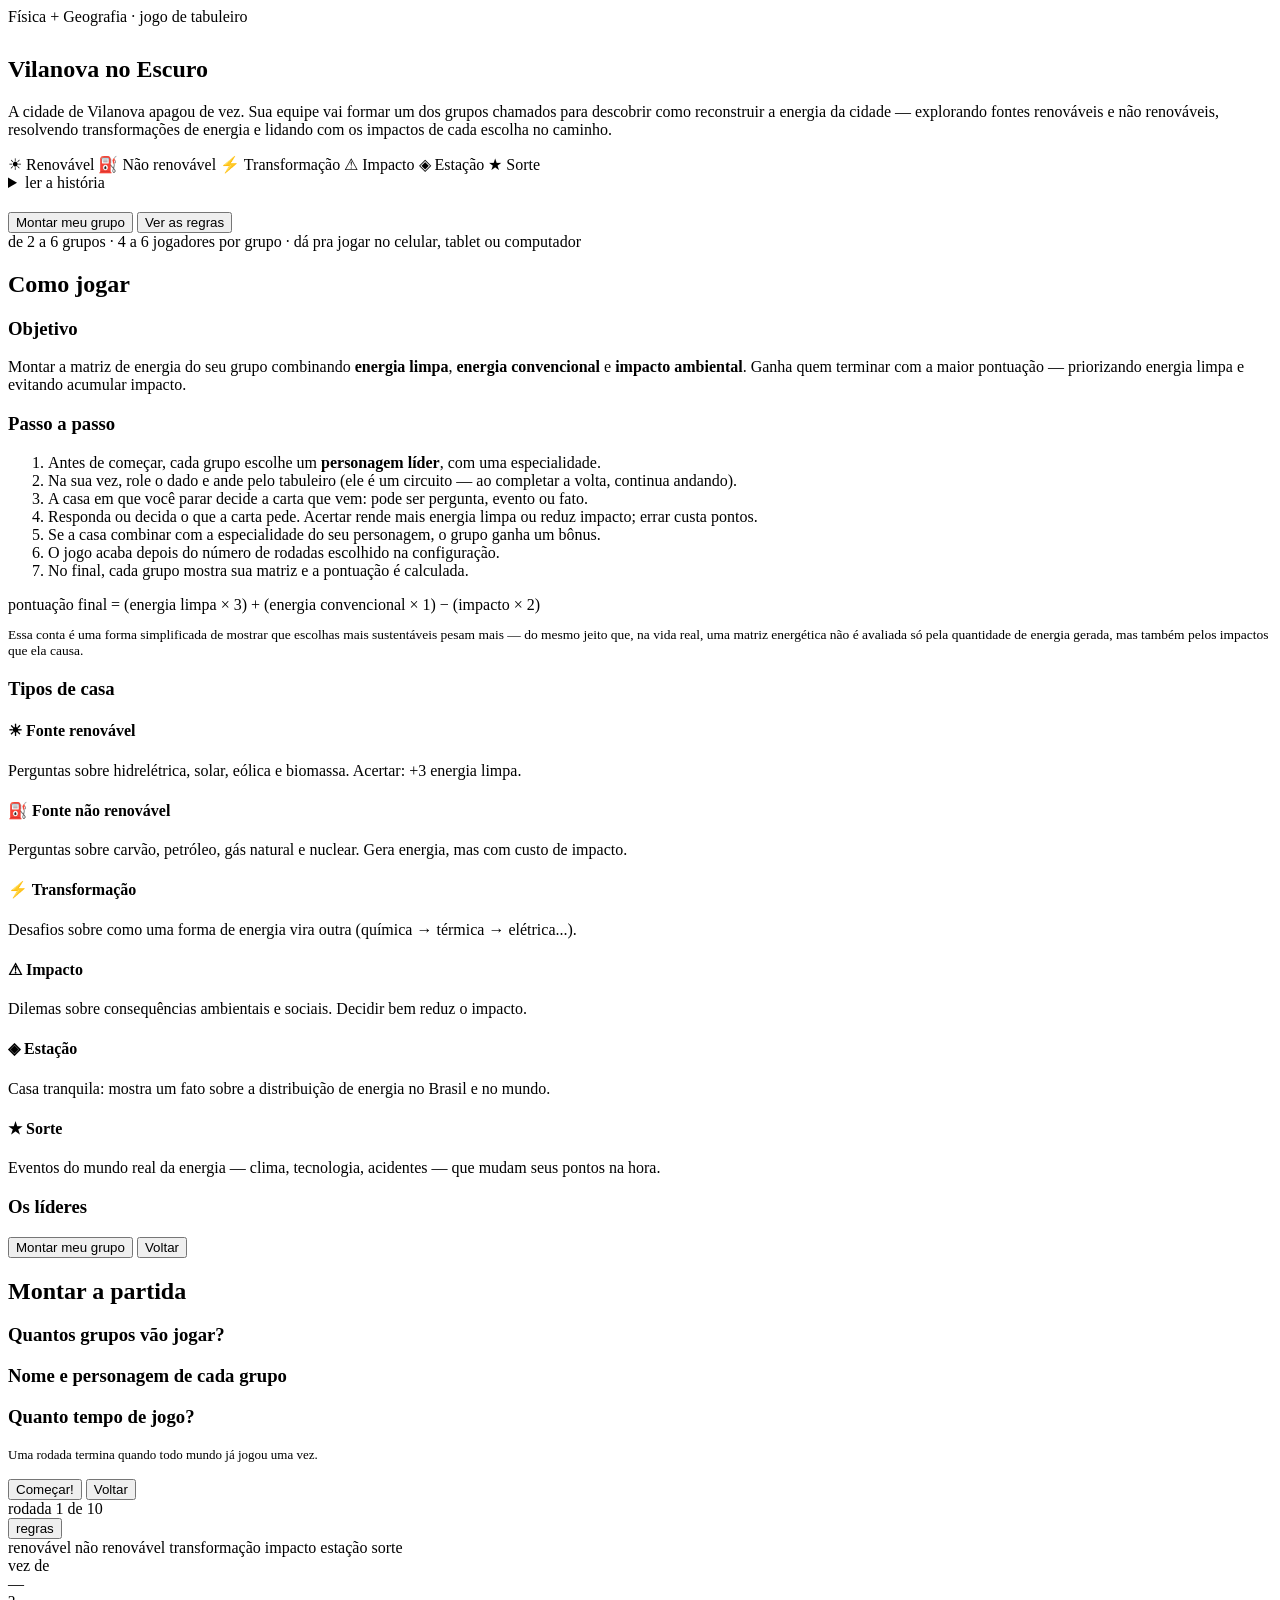
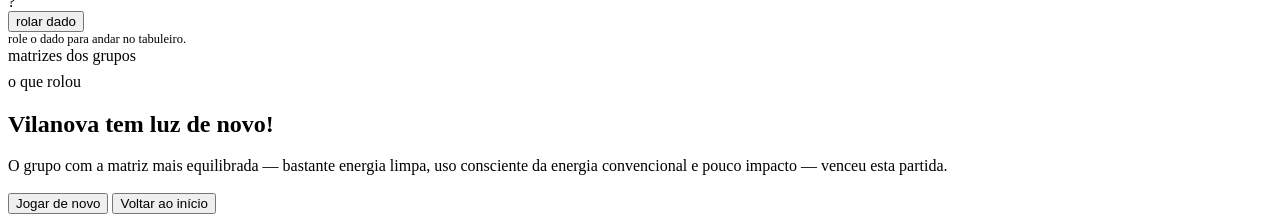
==== commit 94801b6c: "Reorganização com a divisão dos arquivos" ====
--- a/index.html
+++ b/index.html
@@ -1,993 +1,206 @@
 <!DOCTYPE html>
 <html lang="pt-BR">
 <head>
-<meta charset="UTF-8">
-<meta name="viewport" content="width=device-width, initial-scale=1.0">
-<title>Rota da Energia — Construindo a Matriz do Futuro</title>
-<link rel="preconnect" href="https://fonts.googleapis.com">
-<link href="https://fonts.googleapis.com/css2?family=Space+Grotesk:wght@400;500;600;700&family=Inter:wght@400;500;600&family=JetBrains+Mono:wght@400;600;700&display=swap" rel="stylesheet">
-<style>
-:root{
-  --bg-deep:#0a1c2b;
-  --bg-panel:#0f2739;
-  --bg-panel-2:#132f45;
-  --line:#1c3d54;
-  --text:#e8f1f6;
-  --text-dim:#8fa9b8;
-  --hidro:#2e86ab;
-  --solar:#f4b93e;
-  --eolica:#4fd1a5;
-  --biomassa:#7cb342;
-  --fossil:#c25454;
-  --nuclear:#9b6fb3;
-  --impacto-c:#e2683f;
-  --sorte-c:#d9b3ff;
-  --estacao-c:#4fd1a5;
-  --transf-c:#f4b93e;
-  --renov-c:#2e86ab;
-  --naorenov-c:#c25454;
-  --good:#5fd39a;
-  --bad:#e2683f;
-  --radius:14px;
-}
-*{box-sizing:border-box;}
-html,body{margin:0;padding:0;}
-body{
-  background:radial-gradient(ellipse at 20% 0%, #123249 0%, var(--bg-deep) 55%);
-  color:var(--text);
-  font-family:'Inter',sans-serif;
-  min-height:100vh;
-  line-height:1.5;
-}
-.mono{font-family:'JetBrains Mono',monospace;}
-h1,h2,h3,.display{font-family:'Space Grotesk',sans-serif;}
-.wrap{
-  max-width:980px;
-  margin:0 auto;
-  padding:28px 20px 60px;
-}
-.screen{display:none;}
-.screen.active{display:block; animation:fadein .35s ease;}
-@keyframes fadein{from{opacity:0; transform:translateY(6px);} to{opacity:1; transform:translateY(0);}}
-
-/* ---------- shared bits ---------- */
-.eyebrow{
-  font-family:'JetBrains Mono',monospace;
-  letter-spacing:.14em;
-  text-transform:uppercase;
-  font-size:12px;
-  color:var(--solar);
-  display:flex;
-  align-items:center;
-  gap:8px;
-  margin-bottom:10px;
-}
-.eyebrow::before{content:"";width:18px;height:2px;background:var(--solar);display:inline-block;}
-.btn{
-  font-family:'Space Grotesk',sans-serif;
-  font-weight:600;
-  font-size:15px;
-  border:none;
-  border-radius:10px;
-  padding:13px 22px;
-  cursor:pointer;
-  transition:transform .15s ease, box-shadow .15s ease, background .15s ease;
-  color:#08161f;
-  background:linear-gradient(135deg,var(--solar),#f7d27c);
-}
-.btn:hover{transform:translateY(-2px); box-shadow:0 8px 20px -6px rgba(244,185,62,.5);}
-.btn:active{transform:translateY(0);}
-.btn.secondary{
-  background:transparent;
-  color:var(--text);
-  border:1px solid var(--line);
-}
-.btn.secondary:hover{box-shadow:none; border-color:var(--eolica); color:var(--eolica);}
-.btn:disabled{opacity:.4; cursor:not-allowed; transform:none; box-shadow:none;}
-.row{display:flex; gap:12px; flex-wrap:wrap;}
-.card-panel{
-  background:linear-gradient(160deg,var(--bg-panel),var(--bg-panel-2));
-  border:1px solid var(--line);
-  border-radius:var(--radius);
-  padding:22px;
-}
-.pill{
-  display:inline-block;
-  font-family:'JetBrains Mono',monospace;
-  font-size:11px;
-  padding:3px 10px;
-  border-radius:100px;
-  letter-spacing:.05em;
-}
-
-/* ---------- intro ---------- */
-.hero{
-  border-radius:20px;
-  padding:44px 34px;
-  position:relative;
-  overflow:hidden;
-  background:
-    radial-gradient(circle at 85% 20%, rgba(79,209,165,.18), transparent 45%),
-    radial-gradient(circle at 10% 90%, rgba(244,185,62,.15), transparent 45%),
-    linear-gradient(160deg,var(--bg-panel),var(--bg-panel-2));
-  border:1px solid var(--line);
-}
-.hero h1{
-  font-size:clamp(30px,5vw,46px);
-  margin:0 0 12px;
-  line-height:1.05;
-}
-.hero .accent{color:var(--solar);}
-.hero p.lead{color:var(--text-dim); font-size:16px; max-width:560px; margin:0 0 26px;}
-.trace-deco{
-  position:absolute; right:-40px; top:-40px; width:260px; height:260px; opacity:.5;
-  pointer-events:none;
-}
-.chip-row{display:flex; gap:10px; flex-wrap:wrap; margin:24px 0 30px;}
-.chip{
-  font-family:'JetBrains Mono',monospace;
-  font-size:12px;
-  padding:6px 12px;
-  border-radius:100px;
-  border:1px solid var(--line);
-  color:var(--text-dim);
-}
-.chip b{color:var(--text); font-weight:600;}
-.dot{display:inline-block;width:8px;height:8px;border-radius:50%; margin-right:6px;}
-
-/* ---------- rules ---------- */
-.rules-grid{display:grid; grid-template-columns:repeat(auto-fit,minmax(220px,1fr)); gap:14px; margin:20px 0;}
-.tile-legend{
-  border:1px solid var(--line); border-radius:12px; padding:14px 16px; background:rgba(255,255,255,.02);
-}
-.tile-legend h4{margin:0 0 6px; font-size:14px; display:flex; align-items:center; gap:8px;}
-.tile-legend p{margin:0; font-size:13px; color:var(--text-dim);}
-ol.steps{padding-left:20px; color:var(--text-dim);}
-ol.steps li{margin-bottom:8px;}
-ol.steps b{color:var(--text);}
-.formula{
-  font-family:'JetBrains Mono',monospace;
-  background:rgba(0,0,0,.25);
-  border:1px dashed var(--line);
-  border-radius:10px;
-  padding:14px 16px;
-  font-size:13.5px;
-  color:var(--eolica);
-  margin:10px 0;
-}
-
-/* ---------- setup ---------- */
-.setup-team{
-  display:flex; gap:10px; align-items:center; margin-bottom:10px;
-  background:rgba(255,255,255,.02); border:1px solid var(--line); border-radius:10px; padding:8px 10px;
-}
-.setup-team input[type=text]{
-  flex:1; background:transparent; border:none; color:var(--text); font-family:'Inter'; font-size:14px; outline:none;
-  border-bottom:1px solid var(--line); padding:6px 2px;
-}
-.color-swatch{width:22px;height:22px;border-radius:50%; flex-shrink:0; border:2px solid rgba(255,255,255,.3);}
-.count-toggle{display:flex; gap:8px; margin:10px 0 20px;}
-.count-toggle button{
-  padding:8px 16px; border-radius:8px; border:1px solid var(--line); background:transparent; color:var(--text-dim);
-  cursor:pointer; font-family:'JetBrains Mono',monospace; font-size:13px;
-}
-.count-toggle button.sel{background:var(--solar); color:#08161f; border-color:var(--solar); font-weight:700;}
-
-/* ---------- game ---------- */
-.game-top{display:flex; justify-content:space-between; align-items:center; gap:12px; flex-wrap:wrap; margin-bottom:18px;}
-.round-badge{font-family:'JetBrains Mono',monospace; font-size:13px; color:var(--text-dim);}
-.game-layout{display:grid; grid-template-columns:1fr; gap:20px;}
-@media(min-width:840px){ .game-layout{grid-template-columns:1.5fr 1fr;} }
-
-.board{
-  background:rgba(0,0,0,.2);
-  border:1px solid var(--line);
-  border-radius:16px;
-  padding:16px;
-}
-.board-row{display:flex; gap:8px; margin-bottom:8px;}
-.board-row.reverse{flex-direction:row-reverse;}
-.tile{
-  flex:1;
-  aspect-ratio:1/1;
-  border-radius:9px;
-  display:flex; flex-direction:column; align-items:center; justify-content:center;
-  position:relative;
-  border:1px solid rgba(255,255,255,.08);
-  font-family:'JetBrains Mono',monospace;
-  font-size:10px;
-  color:rgba(255,255,255,.75);
-  min-width:0;
-}
-.tile .idx{position:absolute; top:3px; left:5px; font-size:8px; opacity:.55;}
-.tile .ic{font-size:16px; line-height:1;}
-.tile.renovavel{background:rgba(46,134,171,.28); box-shadow:inset 0 0 0 1px rgba(46,134,171,.4);}
-.tile.naorenovavel{background:rgba(194,84,84,.25); box-shadow:inset 0 0 0 1px rgba(194,84,84,.4);}
-.tile.transformacao{background:rgba(244,185,62,.22); box-shadow:inset 0 0 0 1px rgba(244,185,62,.4);}
-.tile.impacto{background:rgba(226,104,63,.28); box-shadow:inset 0 0 0 1px rgba(226,104,63,.45);}
-.tile.estacao{background:rgba(79,209,165,.2); box-shadow:inset 0 0 0 1px rgba(79,209,165,.4);}
-.tile.sorte{background:rgba(217,179,255,.2); box-shadow:inset 0 0 0 1px rgba(217,179,255,.4);}
-.tokens{position:absolute; bottom:2px; display:flex; gap:2px; flex-wrap:wrap; justify-content:center;}
-.token{width:9px;height:9px;border-radius:50%; border:1px solid rgba(0,0,0,.4);}
-
-.side-panel{display:flex; flex-direction:column; gap:14px;}
-.turn-card{
-  background:linear-gradient(160deg,var(--bg-panel),var(--bg-panel-2));
-  border:1px solid var(--line); border-radius:14px; padding:18px;
-}
-.turn-team-name{font-family:'Space Grotesk'; font-size:20px; margin:2px 0 2px; display:flex; align-items:center; gap:8px;}
-.dice-area{display:flex; align-items:center; gap:16px; margin:14px 0;}
-.die{
-  width:52px; height:52px; border-radius:12px; background:#fff; color:#111;
-  display:flex; align-items:center; justify-content:center; font-size:24px; font-weight:700;
-  font-family:'JetBrains Mono'; box-shadow:0 6px 16px rgba(0,0,0,.35);
-  transition:transform .5s cubic-bezier(.2,1.4,.4,1);
-}
-.die.rolling{animation:diceRoll .5s ease;}
-@keyframes diceRoll{ 0%{transform:rotate(0)} 50%{transform:rotate(200deg)} 100%{transform:rotate(360deg)} }
-
-.teams-scoreboard{display:flex; flex-direction:column; gap:10px;}
-.team-row{
-  background:rgba(255,255,255,.02); border:1px solid var(--line); border-radius:10px; padding:10px 12px;
-}
-.team-row.current{border-color:var(--solar); box-shadow:0 0 0 1px var(--solar) inset;}
-.team-row-top{display:flex; justify-content:space-between; align-items:center; margin-bottom:6px;}
-.team-name-tag{display:flex; align-items:center; gap:7px; font-weight:600; font-size:13.5px;}
-.matrix-bar{height:8px; border-radius:100px; background:rgba(255,255,255,.06); overflow:hidden; display:flex;}
-.matrix-bar .seg-limpa{background:linear-gradient(90deg,var(--eolica),var(--hidro));}
-.matrix-bar .seg-conv{background:linear-gradient(90deg,var(--fossil),var(--naorenov-c));}
-.mini-stats{display:flex; gap:10px; font-family:'JetBrains Mono'; font-size:11px; color:var(--text-dim); margin-top:6px;}
-.mini-stats span b{color:var(--text);}
-
-.log{
-  max-height:150px; overflow-y:auto; font-size:12.5px; color:var(--text-dim); display:flex; flex-direction:column; gap:5px;
-  padding-right:4px;
-}
-.log div{border-left:2px solid var(--line); padding-left:8px;}
-
-/* ---------- modal (cards) ---------- */
-.modal-overlay{
-  position:fixed; inset:0; background:rgba(6,15,22,.78); backdrop-filter:blur(3px);
-  display:flex; align-items:center; justify-content:center; padding:20px; z-index:50;
-}
-.modal-overlay.hidden{display:none;}
-.modal-card{
-  max-width:560px; width:100%;
-  background:linear-gradient(160deg,var(--bg-panel),var(--bg-panel-2));
-  border:1px solid var(--line); border-radius:18px; padding:28px;
-  max-height:88vh; overflow-y:auto;
-}
-.modal-card h3{margin:6px 0 4px; font-size:21px;}
-.modal-tag{font-family:'JetBrains Mono'; font-size:11px; letter-spacing:.08em; text-transform:uppercase;}
-.opt-list{display:flex; flex-direction:column; gap:9px; margin:18px 0;}
-.opt{
-  text-align:left; padding:12px 14px; border-radius:10px; border:1px solid var(--line);
-  background:rgba(255,255,255,.02); color:var(--text); cursor:pointer; font-size:14px; font-family:'Inter';
-}
-.opt:hover{border-color:var(--solar);}
-.opt.correct{border-color:var(--good); background:rgba(95,211,154,.15);}
-.opt.wrong{border-color:var(--bad); background:rgba(226,104,63,.15);}
-.opt[disabled]{cursor:default;}
-.feedback{
-  margin-top:14px; padding:12px 14px; border-radius:10px; font-size:13.5px; display:none;
-}
-.feedback.show{display:block;}
-.feedback.ok{background:rgba(95,211,154,.12); border:1px solid var(--good); color:#d5f5e5;}
-.feedback.no{background:rgba(226,104,63,.12); border:1px solid var(--bad); color:#fbe0d5;}
-.fact-text{font-size:14.5px; color:var(--text-dim); line-height:1.6; margin:10px 0 18px;}
-.delta-tags{display:flex; gap:8px; flex-wrap:wrap; margin-top:12px;}
-.delta-tag{font-family:'JetBrains Mono'; font-size:11.5px; padding:3px 9px; border-radius:100px; border:1px solid var(--line);}
-
-/* ---------- end screen ---------- */
-.rank-row{
-  display:flex; align-items:center; gap:14px; padding:16px; border-radius:12px; margin-bottom:10px;
-  background:rgba(255,255,255,.02); border:1px solid var(--line);
-}
-.rank-row.winner{border-color:var(--solar); background:rgba(244,185,62,.08);}
-.rank-num{font-family:'Space Grotesk'; font-size:26px; color:var(--text-dim); width:34px;}
-.rank-row.winner .rank-num{color:var(--solar);}
-.rank-details{flex:1;}
-.rank-score{font-family:'JetBrains Mono'; font-size:20px; font-weight:700;}
-
-footer.credit{margin-top:36px; text-align:center; color:var(--text-dim); font-size:12px;}
-.icon-btn{
-  background:none; border:1px solid var(--line); color:var(--text-dim); border-radius:8px; padding:8px 12px;
-  cursor:pointer; font-size:13px; font-family:'JetBrains Mono';
-}
-.icon-btn:hover{color:var(--eolica); border-color:var(--eolica);}
-</style>
+  <meta charset="UTF-8">
+  <meta name="viewport" content="width=device-width, initial-scale=1.0, maximum-scale=1.0">
+  <title>Vilanova no Escuro — jogo de tabuleiro sobre energia</title>
+  <link rel="preconnect" href="https://fonts.googleapis.com">
+  <link
+    href="https://fonts.googleapis.com/css2?family=Kalam:wght@400;700&family=Nunito:wght@400;600;700;800&display=swap"
+    rel="stylesheet">
 </head>
 <body>
-<div class="wrap">
-
-  <!-- ============ INTRO ============ -->
-  <section id="screen-intro" class="screen active">
-    <div class="hero">
-      <div class="eyebrow">Física &amp; Geografia · jogo de tabuleiro digital</div>
-      <h1>Rota da <span class="accent">Energia</span><br>Construindo a matriz do futuro</h1>
-      <p class="lead">Cada equipe assume o papel de uma agência de planejamento energético.
-      Avancem pelo tabuleiro, explorem fontes renováveis e não renováveis, resolvam
-      transformações de energia e enfrentem dilemas ambientais — tudo isso para montar
-      a matriz energética mais equilibrada e sustentável antes do fim da partida.</p>
-
-      <div class="chip-row">
-        <span class="chip"><span class="dot" style="background:var(--hidro)"></span>Fontes renováveis</span>
-        <span class="chip"><span class="dot" style="background:var(--fossil)"></span>Fontes não renováveis</span>
-        <span class="chip"><span class="dot" style="background:var(--transf-c)"></span>Transformações de energia</span>
-        <span class="chip"><span class="dot" style="background:var(--impacto-c)"></span>Impactos ambientais</span>
-        <span class="chip"><span class="dot" style="background:var(--estacao-c)"></span>Estações informativas</span>
-        <span class="chip"><span class="dot" style="background:var(--sorte-c)"></span>Sorte / eventos</span>
-      </div>
-
-      <div class="row">
-        <button class="btn" onclick="showScreen('screen-setup')">Configurar partida</button>
-        <button class="btn secondary" onclick="showScreen('screen-rules')">Ver regras completas</button>
-      </div>
-    </div>
-    <footer class="credit">2 a 6 equipes · 4 a 6 jogadores por equipe · duração ajustável</footer>
-  </section>
-
-  <!-- ============ RULES ============ -->
-  <section id="screen-rules" class="screen">
-    <div class="eyebrow">Como jogar</div>
-    <h2 style="margin-top:0;">Regras da Rota da Energia</h2>
-
-    <div class="card-panel">
-      <h3 style="margin-top:0;">Objetivo</h3>
-      <p style="color:var(--text-dim);">Construir, ao longo das rodadas, a matriz energética da sua equipe: uma
-      combinação de <b style="color:var(--text)">energia limpa</b>, <b style="color:var(--text)">energia convencional</b>
-      e <b style="color:var(--text)">impacto ambiental</b> gerado. Vence a equipe com a maior pontuação final,
-      calculada valorizando fontes limpas e penalizando o impacto acumulado.</p>
-
-      <h3>Como se joga</h3>
-      <ol class="steps">
-        <li><b>Na sua vez</b>, role o dado e avance sua equipe pelo tabuleiro em circuito — ao completar uma volta, ela continua na próxima.</li>
-        <li><b>A casa em que você parar</b> define a carta que sua equipe vai enfrentar (veja os tipos abaixo).</li>
-        <li><b>Responda ou decida</b> o que a carta pede. Acertos rendem mais energia limpa ou reduzem impacto; erros custam pontos ou aumentam o impacto ambiental.</li>
-        <li>O jogo termina após o número de rodadas definido na configuração. Uma rodada acaba quando todas as equipes jogaram.</li>
-        <li>Ao final, cada equipe revela sua matriz energética e a pontuação é calculada.</li>
-      </ol>
-
-      <div class="formula">Pontuação final = (Energia Limpa × 3) + (Energia Convencional × 1) − (Impacto Ambiental × 2)</div>
-      <p style="color:var(--text-dim); font-size:13.5px;">A fórmula representa, de forma simplificada, como escolhas mais
-      sustentáveis pesam mais na construção de uma matriz energética responsável — do mesmo jeito que países e cidades
-      avaliam sua matriz real considerando não só a quantidade de energia gerada, mas também seus impactos.</p>
-    </div>
-
-    <div class="rules-grid">
-      <div class="tile-legend"><h4><span class="dot" style="background:var(--hidro)"></span>Fonte Renovável</h4>
-        <p>Perguntas sobre hidrelétrica, solar, eólica e biomassa. Acerto: +3 energia limpa.</p></div>
-      <div class="tile-legend"><h4><span class="dot" style="background:var(--fossil)"></span>Fonte Não Renovável</h4>
-        <p>Perguntas sobre carvão, petróleo, gás natural e nuclear. Gera energia convencional, mas com custo de impacto.</p></div>
-      <div class="tile-legend"><h4><span class="dot" style="background:var(--transf-c)"></span>Transformação de Energia</h4>
-        <p>Desafios sobre como uma forma de energia vira outra (química → térmica → elétrica, etc).</p></div>
-      <div class="tile-legend"><h4><span class="dot" style="background:var(--impacto-c)"></span>Impacto Ambiental</h4>
-        <p>Dilemas sobre consequências ambientais e sociais das escolhas energéticas. Decisões responsáveis reduzem o impacto.</p></div>
-      <div class="tile-legend"><h4><span class="dot" style="background:var(--estacao-c)"></span>Estação</h4>
-        <p>Casa segura: revela um fato sobre a distribuição de energia no Brasil e no mundo. Sem risco.</p></div>
-      <div class="tile-legend"><h4><span class="dot" style="background:var(--sorte-c)"></span>Sorte</h4>
-        <p>Eventos aleatórios do mundo real da energia — clima, tecnologia, acidentes — que alteram seus pontos na hora.</p></div>
-    </div>
-
-    <div class="row" style="margin-top:16px;">
-      <button class="btn" onclick="showScreen('screen-setup')">Configurar partida</button>
-      <button class="btn secondary" onclick="showScreen('screen-intro')">Voltar</button>
-    </div>
-  </section>
-
-  <!-- ============ SETUP ============ -->
-  <section id="screen-setup" class="screen">
-    <div class="eyebrow">Configuração</div>
-    <h2 style="margin-top:0;">Monte a partida</h2>
-
-    <div class="card-panel">
-      <h3 style="margin-top:0;">Número de equipes</h3>
-      <div class="count-toggle" id="team-count-toggle"></div>
-
-      <h3>Nomes das equipes</h3>
-      <div id="team-inputs"></div>
-
-      <h3 style="margin-top:22px;">Duração da partida</h3>
-      <div class="count-toggle" id="round-toggle"></div>
-      <p style="color:var(--text-dim); font-size:13px;">Uma rodada termina quando todas as equipes já jogaram uma vez.</p>
-
-      <div class="row" style="margin-top:20px;">
-        <button class="btn" onclick="startGame()">Começar jogo</button>
-        <button class="btn secondary" onclick="showScreen('screen-intro')">Voltar</button>
-      </div>
-    </div>
-  </section>
-
-  <!-- ============ GAME ============ -->
-  <section id="screen-game" class="screen">
-    <div class="game-top">
-      <div>
-        <div class="eyebrow" style="margin-bottom:2px;">Partida em andamento</div>
-        <div class="round-badge" id="round-label">Rodada 1 de 10</div>
-      </div>
-      <button class="icon-btn" onclick="showScreen('screen-rules')">Regras ↗</button>
-    </div>
-
-    <div class="game-layout">
-      <div class="board" id="board"></div>
-
-      <div class="side-panel">
-        <div class="turn-card">
-          <div class="eyebrow" style="margin-bottom:2px;">Vez de</div>
-          <div class="turn-team-name" id="turn-team-name">—</div>
-          <div class="dice-area">
-            <div class="die" id="die">?</div>
-            <button class="btn" id="roll-btn" onclick="rollDice()">Rolar dado</button>
-          </div>
-          <div style="font-size:12.5px; color:var(--text-dim);" id="turn-hint">Role o dado para avançar pelo tabuleiro.</div>
-        </div>
-
-        <div class="turn-card">
-          <div class="eyebrow" style="margin-bottom:10px;">Matrizes das equipes</div>
-          <div class="teams-scoreboard" id="scoreboard"></div>
-        </div>
-
-        <div class="turn-card">
-          <div class="eyebrow" style="margin-bottom:8px;">Registro da partida</div>
-          <div class="log" id="log"></div>
-        </div>
-      </div>
-    </div>
-  </section>
-
-  <!-- ============ END ============ -->
-  <section id="screen-end" class="screen">
-    <div class="eyebrow">Fim de partida</div>
-    <h2 style="margin-top:0;">Resultado final</h2>
-    <p style="color:var(--text-dim);">A equipe com a matriz energética mais equilibrada — muita energia limpa,
-    uso consciente da energia convencional e baixo impacto ambiental — venceu esta rodada de planejamento.</p>
-    <div id="ranking"></div>
-    <div class="row" style="margin-top:20px;">
-      <button class="btn" onclick="showScreen('screen-setup')">Jogar novamente</button>
-      <button class="btn secondary" onclick="showScreen('screen-intro')">Voltar ao início</button>
-    </div>
-  </section>
-
-</div>
-
-<!-- ============ CARD MODAL ============ -->
-<div class="modal-overlay hidden" id="modal-overlay">
-  <div class="modal-card" id="modal-card"></div>
-</div>
-
-<script>
-/* =========================================================
-   DATA
-========================================================= */
-const TILE_SEQUENCE = [
- 'renovavel','transformacao','naorenovavel','sorte','estacao','impacto',
- 'renovavel','naorenovavel','transformacao','sorte','impacto','estacao',
- 'renovavel','sorte','naorenovavel','transformacao','estacao','impacto',
- 'renovavel','naorenovavel','sorte','transformacao','impacto','estacao',
- 'renovavel','naorenovavel'
-];
-
-const ICONS = {
-  renovavel:'☀', naorenovavel:'⛽', transformacao:'⚡', impacto:'⚠', estacao:'◈', sorte:'★'
-};
-const LABELS = {
-  renovavel:'Renovável', naorenovavel:'Não renovável', transformacao:'Transformação',
-  impacto:'Impacto', estacao:'Estação', sorte:'Sorte'
-};
-
-const DECKS = {
-  renovavel:[
-    {p:"Qual transformação de energia ocorre em uma usina hidrelétrica?",
-     o:["Energia química em energia elétrica","Energia mecânica (da água em movimento) em energia elétrica","Energia térmica em energia elétrica","Energia luminosa em energia elétrica"],
-     c:1, e:"A água represada possui energia potencial gravitacional, que vira energia cinética ao cair e movimenta turbinas, gerando eletricidade."},
-    {p:"Qual é o princípio físico que permite aos painéis solares gerarem eletricidade diretamente da luz?",
-     o:["Efeito fotovoltaico","Efeito Joule","Indução eletromagnética por atrito","Fissão nuclear"],
-     c:0, e:"O efeito fotovoltaico converte a energia luminosa diretamente em energia elétrica, sem etapas térmicas ou mecânicas intermediárias."},
-    {p:"De onde vem a energia aproveitada pelas turbinas eólicas?",
-     o:["Da energia cinética do vento","Da energia química do ar","Da energia potencial gravitacional das nuvens","Da energia nuclear atmosférica"],
-     c:0, e:"O vento em movimento possui energia cinética, que gira as pás da turbina e é convertida em energia elétrica pelo gerador."},
-    {p:"O que caracteriza a energia de biomassa?",
-     o:["Uso de matéria orgânica, como cana-de-açúcar, madeira ou resíduos agrícolas","Uso de urânio enriquecido","Uso de gás natural extraído do subsolo","Uso da força das águas represadas"],
-     c:0, e:"A biomassa converte energia química armazenada em matéria orgânica em energia térmica ou elétrica através da queima ou fermentação."},
-    {p:"Qual é uma vantagem da energia hidrelétrica em relação aos combustíveis fósseis?",
-     o:["Não emite gases de efeito estufa diretamente durante a geração de eletricidade","Não precisa de nenhum tipo de infraestrutura","Gera resíduos radioativos","Depende exclusivamente do vento"],
-     c:0, e:"Diferente de termelétricas a carvão ou gás, a geração hidrelétrica não queima combustível, evitando emissões diretas de CO2."},
-    {p:"O Brasil tem grande potencial de energia solar principalmente por quê?",
-     o:["Alta incidência de radiação solar ao longo do ano, especialmente no Nordeste","Clima predominantemente frio e nublado","Baixíssima insolação em quase todo o território","Relevo majoritariamente montanhoso"],
-     c:0, e:"A localização predominantemente tropical do Brasil garante altos índices de radiação solar durante boa parte do ano."},
-    {p:"Qual região brasileira se destaca na geração de energia eólica, beneficiada por ventos constantes vindos do oceano?",
-     o:["O litoral da Região Nordeste","O interior da Região Norte","O Pantanal","O planalto central exclusivamente"],
-     c:0, e:"Os ventos alísios que sopram sobre o litoral nordestino tornam a região uma das mais competitivas do mundo para energia eólica."},
-    {p:"Além da água, do vento e do sol, qual destas também é considerada uma fonte renovável de energia?",
-     o:["Biomassa","Carvão mineral","Petróleo","Gás natural"],
-     c:0, e:"A biomassa é renovável porque sua matéria-prima (plantas, resíduos orgânicos) pode ser reposta em ciclos relativamente curtos."}
-  ],
-  naorenovavel:[
-    {p:"A queima do carvão mineral em usinas termelétricas transforma qual tipo de energia em energia térmica?",
-     o:["Energia química","Energia nuclear","Energia potencial gravitacional","Energia eólica"],
-     c:0, e:"O carvão armazena energia química que, ao ser queimado, se transforma em energia térmica, usada para gerar vapor e mover turbinas."},
-    {p:"O petróleo é classificado como fonte de energia não renovável porque...",
-     o:["Sua formação geológica leva milhões de anos, muito mais rápido do que é consumido","Ele nunca se esgota, não importa o quanto seja usado","É produzido artificialmente em laboratório","É considerado uma fonte limpa de energia"],
-     c:0, e:"Na verdade sua formação leva milhões de anos e é muitíssimo mais lenta do que o ritmo de consumo humano — por isso é não renovável."},
-    {p:"Em comparação ao carvão mineral, o gás natural geralmente...",
-     o:["Emite menos poluentes na queima, mas ainda é uma fonte fóssil não renovável","É uma fonte totalmente renovável","Não emite nenhum tipo de gás na queima","É usado apenas para gerar energia solar"],
-     c:0, e:"O gás natural queima de forma mais limpa que o carvão, mas continua sendo um combustível fóssil finito."},
-    {p:"A energia nuclear é obtida principalmente por meio de qual processo?",
-     o:["Fissão nuclear do urânio","Fusão do hidrogênio, como ocorre no Sol","Queima de biomassa","Efeito fotovoltaico"],
-     c:0, e:"Nas usinas nucleares atuais, o núcleo do átomo de urânio é dividido (fissão), liberando grande quantidade de energia térmica."},
-    {p:"Qual é um dos principais desafios da energia nuclear?",
-     o:["O armazenamento seguro dos rejeitos radioativos por longos períodos","A altíssima emissão direta de CO2 durante a geração","A dependência total da força do vento","A impossibilidade de gerar eletricidade em larga escala"],
-     c:0, e:"Apesar de ter baixa emissão de carbono na geração, a energia nuclear produz rejeitos radioativos que exigem armazenamento seguro por muitos anos."},
-    {p:"Qual destas fontes ainda é uma das mais utilizadas na matriz energética mundial, apesar de ser altamente poluente?",
-     o:["Carvão mineral","Energia eólica","Energia solar","Biomassa"],
-     c:0, e:"O carvão mineral, mesmo sendo um dos combustíveis mais poluentes, ainda representa uma fatia expressiva da matriz energética mundial."},
-    {p:"Historicamente, qual região concentra grande parte das reservas mundiais de petróleo?",
-     o:["Oriente Médio","Escandinávia","Oceania","Antártida"],
-     c:0, e:"O Oriente Médio concentra historicamente uma das maiores reservas provadas de petróleo do planeta, influenciando a geopolítica energética mundial."},
-    {p:"Comparada à matriz elétrica mundial, a matriz elétrica brasileira se destaca por...",
-     o:["Ter forte participação de fontes renováveis, principalmente a hidrelétrica","Depender quase exclusivamente do carvão mineral","Ser praticamente 100% nuclear","Não utilizar nenhuma fonte renovável"],
-     c:0, e:"Diferente da média mundial, a matriz elétrica brasileira tem uma das maiores participações de fontes renováveis do mundo, puxada pelas hidrelétricas."}
-  ],
-  transformacao:[
-    {p:"Em uma usina termelétrica a carvão, qual é a sequência correta de transformação de energia?",
-     o:["Química → térmica → mecânica → elétrica","Elétrica → química → térmica","Luminosa → sonora → elétrica","Nuclear → química → térmica"],
-     c:0, e:"A energia química do carvão vira térmica ao ser queimada, que aquece água e gera vapor, movendo turbinas (energia mecânica) que acionam o gerador elétrico."},
-    {p:"Em um painel fotovoltaico, a energia é transformada diretamente de qual forma para qual forma?",
-     o:["Luminosa para elétrica","Química para elétrica","Mecânica para elétrica","Térmica para elétrica"],
-     c:0, e:"O efeito fotovoltaico converte a luz do sol diretamente em corrente elétrica, sem etapas intermediárias."},
-    {p:"Em uma usina hidrelétrica, qual é a sequência de transformação de energia?",
-     o:["Potencial gravitacional → cinética → mecânica → elétrica","Química → elétrica diretamente","Nuclear → térmica → elétrica","Luminosa → química"],
-     c:0, e:"A água armazenada tem energia potencial, que vira cinética ao cair, gira as turbinas (energia mecânica) e é convertida em eletricidade."},
-    {p:"Quando uma pilha alimenta uma lanterna, ocorre a transformação de...",
-     o:["Energia química em energia elétrica e depois em energia luminosa","Energia nuclear em energia térmica","Energia mecânica em energia química","Energia sonora em energia elétrica"],
-     c:0, e:"As reações químicas dentro da pilha geram corrente elétrica, que ao passar pela lâmpada se transforma em luz (e um pouco de calor)."},
-    {p:"Um alto-falante transforma energia elétrica em qual tipo de energia?",
-     o:["Energia sonora","Energia nuclear","Energia potencial gravitacional","Energia química"],
-     c:0, e:"O sinal elétrico movimenta uma membrana no alto-falante, produzindo vibrações no ar que percebemos como som."},
-    {p:"De acordo com a Lei da Conservação de Energia, quando a energia passa de uma forma para outra...",
-     o:["A quantidade total de energia se mantém constante, apenas mudando de forma","Parte da energia é destruída para sempre","A energia é sempre criada a partir do nada","A energia desaparece completamente do sistema"],
-     c:0, e:"A energia não pode ser criada nem destruída, apenas transformada de uma forma em outra — esse é o princípio da conservação de energia."},
-    {p:"Em uma usina nuclear, a energia liberada pela fissão do urânio é primeiro transformada em...",
-     o:["Energia térmica, que aquece água e gera vapor para mover turbinas","Energia luminosa diretamente","Energia química","Energia sonora"],
-     c:0, e:"A fissão nuclear libera energia térmica intensa, usada para produzir vapor que movimenta turbinas e gera eletricidade — de forma parecida com uma termelétrica."},
-    {p:"Ao pedalar uma bicicleta equipada com um dínamo para acender uma luz, a transformação de energia segue qual ordem?",
-     o:["Mecânica (do pedalar) → elétrica → luminosa","Química → nuclear","Térmica → sonora","Luminosa → mecânica"],
-     c:0, e:"O movimento das pernas (energia mecânica) gira o dínamo, que gera eletricidade, acendendo a lâmpada (energia luminosa)."}
-  ],
-  impacto:[
-    {p:"Uma usina hidrelétrica está planejada em uma região com comunidades ribeirinhas e floresta nativa. Qual atitude é mais responsável antes da construção?",
-     o:["Realizar estudo de impacto ambiental (EIA) e consultar as comunidades afetadas","Iniciar a obra imediatamente, sem qualquer estudo","Ignorar as comunidades locais completamente","Desviar o curso do rio sem aviso prévio"],
-     c:0, e:"Estudos de impacto ambiental e consulta às comunidades são etapas essenciais para reduzir danos sociais e ambientais em grandes obras energéticas."},
-    {p:"Uma usina termelétrica a carvão aumentou sua produção. Qual consequência ambiental está mais associada a essa fonte?",
-     o:["Aumento da emissão de gases de efeito estufa e poluentes atmosféricos","Redução da poluição do ar na região","Nenhum impacto ambiental relevante","Aumento imediato da biodiversidade local"],
-     c:0, e:"A queima de carvão libera grandes quantidades de CO2 e outros poluentes, contribuindo para o aquecimento global e problemas respiratórios."},
-    {p:"Um vazamento de petróleo ocorreu próximo à costa. Qual é a medida mais adequada a ser tomada?",
-     o:["Acionar planos de contenção e limpeza emergencial, monitorando fauna e flora afetadas","Esperar a maré levar o óleo embora naturalmente","Não tomar nenhuma providência","Aumentar a extração de petróleo no mesmo local"],
-     c:0, e:"Vazamentos exigem resposta rápida com contenção, limpeza e monitoramento ambiental para reduzir os danos a ecossistemas marinhos e costeiros."},
-    {p:"A instalação de painéis solares em larga escala em uma área desértica pode gerar qual tipo de discussão socioambiental?",
-     o:["Uso do solo e possíveis impactos em ecossistemas locais, mesmo sendo uma fonte limpa","Nenhuma discussão, já que energia solar não gera impacto algum","Aumento da poluição do ar por queima de combustível","Emissão de resíduos radioativos"],
-     c:0, e:"Mesmo fontes limpas podem gerar debates sobre uso do solo, desmatamento local ou impacto em espécies nativas — sustentabilidade envolve vários fatores."},
-    {p:"Comunidades próximas a parques eólicos às vezes reclamam de qual impacto?",
-     o:["Ruído das turbinas e alteração da paisagem local","Vazamento de petróleo","Poluição do ar por queima de combustível fóssil","Contaminação radioativa"],
-     c:0, e:"Embora não emitam poluentes, parques eólicos podem gerar incômodo sonoro e mudanças na paisagem, temas debatidos no licenciamento ambiental."},
-    {p:"Um dos impactos sociais da construção de grandes hidrelétricas é...",
-     o:["A necessidade de realocação de populações que viviam na área alagada pelo reservatório","O aumento imediato da caça predatória em todo o país","A extinção garantida de todas as espécies aquáticas","Nenhum impacto social relevante"],
-     c:0, e:"A formação do reservatório pode alagar áreas habitadas, exigindo o reassentamento de famílias e comunidades tradicionais."},
-    {p:"Resíduos radioativos de usinas nucleares precisam de qual tipo de tratamento?",
-     o:["Armazenamento especial e isolado por longos períodos, devido à radioatividade","Descarte comum em aterros sanitários urbanos","Liberação direta em rios próximos","Nenhum tratamento é necessário"],
-     c:0, e:"O material radioativo permanece perigoso por muitos anos e precisa de instalações de armazenamento seguras e isoladas."},
-    {p:"Ao planejar a expansão da matriz energética de um país, o que caracteriza uma escolha mais sustentável?",
-     o:["Diversificar as fontes, priorizando renováveis e considerando impactos sociais e ambientais","Depender de uma única fonte não renovável","Ignorar completamente os impactos ambientais em nome do lucro","Não considerar as comunidades locais nas decisões"],
-     c:0, e:"Matrizes energéticas mais sustentáveis costumam diversificar fontes renováveis e levar em conta os impactos sociais e ambientais de cada escolha."}
-  ],
-  estacao:[
-    {texto:"Cerca de metade da matriz elétrica brasileira vem de hidrelétricas, o que torna o país uma referência mundial em energia renovável na geração de eletricidade."},
-    {texto:"Em nível mundial, os combustíveis fósseis — carvão, petróleo e gás natural — ainda respondem pela maior parte da matriz energética global."},
-    {texto:"O litoral nordestino é uma das regiões com maior potencial eólico do Brasil, graças aos ventos constantes vindos do oceano."},
-    {texto:"Vários países europeus investem fortemente em energia eólica offshore — instalada no mar — para ampliar a geração renovável."},
-    {texto:"A China é uma das maiores investidoras do mundo em energia solar e eólica, mas ao mesmo tempo ainda depende bastante do carvão mineral."},
-    {texto:"O Oriente Médio concentra historicamente grandes reservas de petróleo, o que influencia fortemente a geopolítica mundial da energia."},
-    {texto:"A construção de grandes hidrelétricas na Amazônia gera debates sobre o equilíbrio entre gerar energia limpa e preservar a floresta e os povos locais."},
-    {texto:"Além da hidrelétrica, o Sul do Brasil também vem ampliando a geração de energia eólica em áreas costeiras."}
-  ],
-  sorte:[
-    {texto:"Chuvas intensas enchem os reservatórios! Sua equipe ganha energia limpa extra.", ef:{limpa:3,convencional:0,impacto:0}},
-    {texto:"Uma seca prolongada reduz a geração hidrelétrica da sua equipe.", ef:{limpa:-2,convencional:0,impacto:0}},
-    {texto:"Ventos fortes sopram na costa: as turbinas eólicas da sua equipe geram acima do esperado.", ef:{limpa:2,convencional:0,impacto:0}},
-    {texto:"Um vazamento em um duto de petróleo afeta a região da sua equipe.", ef:{limpa:0,convencional:0,impacto:3}},
-    {texto:"Uma nova tecnologia melhora a eficiência dos painéis solares da sua equipe.", ef:{limpa:2,convencional:0,impacto:0}},
-    {texto:"Alta demanda de energia aciona termelétricas extras para atender sua equipe.", ef:{limpa:0,convencional:2,impacto:2}},
-    {texto:"Um programa de reflorestamento compensa parte das emissões da sua equipe.", ef:{limpa:0,convencional:0,impacto:-2}},
-    {texto:"Manutenção emergencial interrompe uma usina: sua equipe perde a próxima rodada de jogo.", ef:{limpa:0,convencional:0,impacto:0,pular:true}},
-    {texto:"Investimento internacional impulsiona a produção de biomassa da sua equipe.", ef:{limpa:2,convencional:0,impacto:0}},
-    {texto:"Uma falha de segurança exige inspeção extra em uma usina nuclear da sua equipe.", ef:{limpa:0,convencional:0,impacto:2}}
-  ]
-};
-
-const TEAM_COLORS = ['#f4b93e','#4fd1a5','#2e86ab','#c25454','#9b6fb3','#e2683f'];
-
-/* =========================================================
-   STATE
-========================================================= */
-let state = {
-  teamCount: 3,
-  roundLimit: 10,
-  teams: [],
-  currentTeamIdx: 0,
-  round: 1,
-  lastRoll: null,
-  awaitingCard: false
-};
-
-/* =========================================================
-   SCREEN NAV
-========================================================= */
-function showScreen(id){
-  document.querySelectorAll('.screen').forEach(s=>s.classList.remove('active'));
-  document.getElementById(id).classList.add('active');
-  if(id==='screen-setup') renderSetup();
-}
-
-/* =========================================================
-   SETUP SCREEN
-========================================================= */
-function renderSetup(){
-  const tc = document.getElementById('team-count-toggle');
-  tc.innerHTML='';
-  for(let n=2;n<=6;n++){
-    const b=document.createElement('button');
-    b.textContent=n+' equipes';
-    if(n===state.teamCount) b.classList.add('sel');
-    b.onclick=()=>{state.teamCount=n; renderSetup();};
-    tc.appendChild(b);
-  }
-  const ti = document.getElementById('team-inputs');
-  ti.innerHTML='';
-  for(let i=0;i<state.teamCount;i++){
-    const div=document.createElement('div');
-    div.className='setup-team';
-    const swatch=document.createElement('div');
-    swatch.className='color-swatch';
-    swatch.style.background=TEAM_COLORS[i];
-    const input=document.createElement('input');
-    input.type='text';
-    input.placeholder='Nome da equipe '+(i+1);
-    input.value = (state.teams[i] && state.teams[i].name) ? state.teams[i].name : ('Equipe '+(i+1));
-    input.dataset.idx=i;
-    div.appendChild(swatch);
-    div.appendChild(input);
-    ti.appendChild(div);
-  }
-  const rt = document.getElementById('round-toggle');
-  rt.innerHTML='';
-  [8,12,16].forEach(n=>{
-    const b=document.createElement('button');
-    b.textContent=n+' rodadas';
-    if(n===state.roundLimit) b.classList.add('sel');
-    b.onclick=()=>{state.roundLimit=n; renderSetup();};
-    rt.appendChild(b);
-  });
-}
-
-function startGame(){
-  const inputs = document.querySelectorAll('#team-inputs input');
-  state.teams = [];
-  inputs.forEach((inp,i)=>{
-    state.teams.push({
-      name: inp.value.trim() || ('Equipe '+(i+1)),
-      color: TEAM_COLORS[i],
-      pos: 0,
-      limpa: 0,
-      convencional: 0,
-      impacto: 0,
-      skipNext: false
-    });
-  });
-  state.currentTeamIdx = 0;
-  state.round = 1;
-  showScreen('screen-game');
-  renderBoard();
-  renderScoreboard();
-  updateTurnUI();
-  logMsg('A partida começou! Boa sorte na construção das matrizes energéticas.');
-}
-
-/* =========================================================
-   BOARD RENDER
-========================================================= */
-function renderBoard(){
-  const board = document.getElementById('board');
-  board.innerHTML='';
-  const perRow = 6;
-  const rows = Math.ceil(TILE_SEQUENCE.length/perRow);
-  for(let r=0;r<rows;r++){
-    const rowDiv = document.createElement('div');
-    rowDiv.className='board-row'+(r%2===1?' reverse':'');
-    for(let c=0;c<perRow;c++){
-      const idx = r*perRow + c;
-      if(idx>=TILE_SEQUENCE.length) break;
-      const type = TILE_SEQUENCE[idx];
-      const tile = document.createElement('div');
-      tile.className='tile '+type;
-      tile.id='tile-'+idx;
-      tile.innerHTML = `<span class="idx">${idx+1}</span><span class="ic">${ICONS[type]}</span><div class="tokens" id="tokens-${idx}"></div>`;
-      rowDiv.appendChild(tile);
-    }
-    board.appendChild(rowDiv);
-  }
-  placeTokens();
-}
-
-function placeTokens(){
-  document.querySelectorAll('[id^="tokens-"]').forEach(el=>el.innerHTML='');
-  state.teams.forEach(team=>{
-    const idx = team.pos % TILE_SEQUENCE.length;
-    const holder = document.getElementById('tokens-'+idx);
-    if(holder){
-      const t=document.createElement('div');
-      t.className='token';
-      t.style.background=team.color;
-      holder.appendChild(t);
-    }
-  });
-}
-
-/* =========================================================
-   SCOREBOARD
-========================================================= */
-function renderScoreboard(){
-  const sb = document.getElementById('scoreboard');
-  sb.innerHTML='';
-  state.teams.forEach((team,i)=>{
-    const total = team.limpa+team.convencional;
-    const limpaPct = total? (team.limpa/total*100):50;
-    const convPct = total? (team.convencional/total*100):50;
-    const row=document.createElement('div');
-    row.className='team-row'+(i===state.currentTeamIdx?' current':'');
-    row.innerHTML = `
-      <div class="team-row-top">
-        <div class="team-name-tag"><span class="dot" style="background:${team.color}"></span>${team.name}</div>
-        <div class="mono" style="font-size:12px; color:var(--text-dim);">casa ${ (team.pos % TILE_SEQUENCE.length)+1 }</div>
-      </div>
-      <div class="matrix-bar"><div class="seg-limpa" style="width:${limpaPct}%"></div><div class="seg-conv" style="width:${convPct}%"></div></div>
-      <div class="mini-stats">
-        <span>Limpa: <b>${team.limpa}</b></span>
-        <span>Convencional: <b>${team.convencional}</b></span>
-        <span>Impacto: <b>${team.impacto}</b></span>
-      </div>`;
-    sb.appendChild(row);
-  });
-}
-
-function logMsg(msg){
-  const log = document.getElementById('log');
-  const d = document.createElement('div');
-  d.textContent = msg;
-  log.prepend(d);
-}
-
-/* =========================================================
-   TURN / DICE
-========================================================= */
-function updateTurnUI(){
-  const team = state.teams[state.currentTeamIdx];
-  document.getElementById('round-label').textContent = `Rodada ${state.round} de ${state.roundLimit}`;
-  document.getElementById('turn-team-name').innerHTML = `<span class="dot" style="background:${team.color}"></span>${team.name}`;
-  document.getElementById('roll-btn').disabled = false;
-  document.getElementById('die').textContent='?';
-  document.getElementById('turn-hint').textContent='Role o dado para avançar pelo tabuleiro.';
-
-  if(team.skipNext){
-    document.getElementById('turn-hint').textContent = 'Esta equipe perde a vez devido a um evento anterior.';
-    document.getElementById('roll-btn').disabled = true;
-    setTimeout(()=>{
-      team.skipNext=false;
-      logMsg(`${team.name} perdeu a vez nesta rodada.`);
-      advanceTurn();
-    }, 1400);
-  }
-}
-
-function rollDice(){
-  if(state.awaitingCard) return;
-  document.getElementById('roll-btn').disabled = true;
-  const die = document.getElementById('die');
-  die.classList.add('rolling');
-  let ticks=0;
-  const iv=setInterval(()=>{
-    die.textContent = 1+Math.floor(Math.random()*6);
-    ticks++;
-    if(ticks>6){
-      clearInterval(iv);
-      die.classList.remove('rolling');
-      const roll = 1+Math.floor(Math.random()*6);
-      die.textContent = roll;
-      moveCurrentTeam(roll);
-    }
-  },70);
-}
-
-function moveCurrentTeam(roll){
-  const team = state.teams[state.currentTeamIdx];
-  team.pos += roll;
-  const tileIdx = team.pos % TILE_SEQUENCE.length;
-  placeTokens();
-  renderScoreboard();
-  const tileEl = document.getElementById('tile-'+tileIdx);
-  if(tileEl){ tileEl.style.outline='2px solid #fff'; setTimeout(()=>tileEl.style.outline='',900); }
-  logMsg(`${team.name} rolou ${roll} e caiu na casa ${tileIdx+1} (${LABELS[TILE_SEQUENCE[tileIdx]]}).`);
-  openCard(TILE_SEQUENCE[tileIdx]);
-}
-
-/* =========================================================
-   CARD MODAL
-========================================================= */
-function openCard(type){
-  state.awaitingCard = true;
-  const overlay = document.getElementById('modal-overlay');
-  const card = document.getElementById('modal-card');
-  overlay.classList.remove('hidden');
-
-  if(type==='estacao'){
-    const deck = DECKS.estacao;
-    const c = deck[Math.floor(Math.random()*deck.length)];
-    card.innerHTML = `
-      <div class="modal-tag" style="color:var(--estacao-c)">◈ Estação</div>
-      <h3>Fato sobre a matriz energética</h3>
-      <p class="fact-text">${c.texto}</p>
-      <div class="delta-tags"><span class="delta-tag" style="border-color:var(--eolica); color:var(--eolica)">+1 energia limpa</span></div>
-      <div class="row" style="margin-top:18px;"><button class="btn" onclick="resolveNonQuestion('estacao', {limpa:1,convencional:0,impacto:0})">Continuar</button></div>`;
-    return;
-  }
-
-  if(type==='sorte'){
-    const deck = DECKS.sorte;
-    const c = deck[Math.floor(Math.random()*deck.length)];
-    const tags=[];
-    if(c.ef.limpa) tags.push(`<span class="delta-tag" style="border-color:var(--eolica); color:${c.ef.limpa>0?'var(--eolica)':'var(--bad)'}">${c.ef.limpa>0?'+':''}${c.ef.limpa} limpa</span>`);
-    if(c.ef.convencional) tags.push(`<span class="delta-tag" style="border-color:var(--fossil); color:var(--fossil)">${c.ef.convencional>0?'+':''}${c.ef.convencional} convencional</span>`);
-    if(c.ef.impacto) tags.push(`<span class="delta-tag" style="border-color:var(--impacto-c); color:var(--impacto-c)">${c.ef.impacto>0?'+':''}${c.ef.impacto} impacto</span>`);
-    if(c.ef.pular) tags.push(`<span class="delta-tag" style="border-color:var(--sorte-c); color:var(--sorte-c)">perde a próxima vez</span>`);
-    card.innerHTML = `
-      <div class="modal-tag" style="color:var(--sorte-c)">★ Sorte</div>
-      <h3>Evento inesperado</h3>
-      <p class="fact-text">${c.texto}</p>
-      <div class="delta-tags">${tags.join('')}</div>
-      <div class="row" style="margin-top:18px;"><button class="btn" onclick='resolveSorte(${JSON.stringify(c.ef)})'>Continuar</button></div>`;
-    return;
-  }
-
-  // question-based decks
-  const deck = DECKS[type];
-  const c = deck[Math.floor(Math.random()*deck.length)];
-  const color = 'var(--'+(type==='naorenovavel'?'naorenov-c':type==='renovavel'?'renov-c':type==='transformacao'?'transf-c':'impacto-c')+')';
-  const opts = c.o.map((opt,i)=>`<button class="opt" data-i="${i}" onclick="answerQuestion(${i})">${opt}</button>`).join('');
-  card.innerHTML = `
-    <div class="modal-tag" style="color:${color}">${ICONS[type]} ${LABELS[type]}</div>
-    <h3>${c.p}</h3>
-    <div class="opt-list" id="opt-list">${opts}</div>
-    <div class="feedback" id="feedback"></div>`;
-  card._current = c;
-  card._type = type;
-}
-
-function answerQuestion(i){
-  const card = document.getElementById('modal-card');
-  const c = card._current;
-  const type = card._type;
-  const opts = card.querySelectorAll('.opt');
-  opts.forEach(o=>o.disabled=true);
-  const correct = (i===c.c);
-  opts[c.c].classList.add('correct');
-  if(!correct) opts[i].classList.add('wrong');
-
-  const fb = document.getElementById('feedback');
-  fb.classList.add('show', correct?'ok':'no');
-  fb.textContent = (correct? '✓ Correto! ':'✕ Não foi dessa vez. ') + c.e;
-
-  const delta = computeEffect(type, correct);
-  applyDelta(delta);
-
-  const tagsHTML = deltaTags(delta);
-  const contBtn = document.createElement('div');
-  contBtn.className='row';
-  contBtn.style.marginTop='14px';
-  contBtn.innerHTML = tagsHTML + `<button class="btn" style="margin-top:10px;" onclick="closeCard()">Continuar</button>`;
-  card.appendChild(contBtn);
-}
-
-function computeEffect(type, correct){
-  switch(type){
-    case 'renovavel': return {limpa: correct?3:1, convencional:0, impacto:0};
-    case 'naorenovavel': return correct? {limpa:0,convencional:2,impacto:1} : {limpa:0,convencional:1,impacto:2};
-    case 'transformacao': return correct? {limpa:2,convencional:1,impacto:0} : {limpa:0,convencional:0,impacto:1};
-    case 'impacto': return correct? {limpa:2,convencional:0,impacto:-2} : {limpa:0,convencional:0,impacto:3};
-    default: return {limpa:0,convencional:0,impacto:0};
-  }
-}
-
-function deltaTags(delta){
-  const tags=[];
-  if(delta.limpa) tags.push(`<span class="delta-tag" style="border-color:var(--eolica); color:var(--eolica)">${delta.limpa>0?'+':''}${delta.limpa} limpa</span>`);
-  if(delta.convencional) tags.push(`<span class="delta-tag" style="border-color:var(--fossil); color:var(--fossil)">${delta.convencional>0?'+':''}${delta.convencional} convencional</span>`);
-  if(delta.impacto) tags.push(`<span class="delta-tag" style="border-color:var(--impacto-c); color:var(--impacto-c)">${delta.impacto>0?'+':''}${delta.impacto} impacto</span>`);
-  return `<div class="delta-tags">${tags.join('')}</div>`;
-}
-
-function applyDelta(delta){
-  const team = state.teams[state.currentTeamIdx];
-  team.limpa = Math.max(0, team.limpa + (delta.limpa||0));
-  team.convencional = Math.max(0, team.convencional + (delta.convencional||0));
-  team.impacto = Math.max(0, team.impacto + (delta.impacto||0));
-  renderScoreboard();
-}
-
-function resolveNonQuestion(type, delta){
-  applyDelta(delta);
-  logMsg(`${state.teams[state.currentTeamIdx].name} visitou uma estação informativa.`);
-  closeCard();
-}
-
-function resolveSorte(ef){
-  applyDelta(ef);
-  const team = state.teams[state.currentTeamIdx];
-  if(ef.pular) team.skipNext = true;
-  logMsg(`${team.name} enfrentou um evento de sorte.`);
-  closeCard();
-}
-
-function closeCard(){
-  document.getElementById('modal-overlay').classList.add('hidden');
-  document.getElementById('modal-card').innerHTML='';
-  state.awaitingCard = false;
-  advanceTurn();
-}
-
-/* =========================================================
-   TURN ADVANCE / END GAME
-========================================================= */
-function advanceTurn(){
-  state.currentTeamIdx++;
-  if(state.currentTeamIdx >= state.teams.length){
-    state.currentTeamIdx = 0;
-    state.round++;
-  }
-  if(state.round > state.roundLimit){
-    endGame();
-    return;
-  }
-  updateTurnUI();
-}
-
-function endGame(){
-  const scored = state.teams.map(t=>{
-    const pontuacao = (t.limpa*3)+(t.convencional*1)-(t.impacto*2);
-    return {...t, pontuacao};
-  }).sort((a,b)=>b.pontuacao-a.pontuacao);
-
-  const ranking = document.getElementById('ranking');
-  ranking.innerHTML='';
-  scored.forEach((t,i)=>{
-    const row=document.createElement('div');
-    row.className='rank-row'+(i===0?' winner':'');
-    row.innerHTML = `
-      <div class="rank-num">${i+1}</div>
-      <div class="rank-details">
-        <div class="team-name-tag"><span class="dot" style="background:${t.color}"></span>${t.name}</div>
-        <div class="mini-stats" style="margin-top:6px;">
-          <span>Limpa: <b>${t.limpa}</b></span>
-          <span>Convencional: <b>${t.convencional}</b></span>
-          <span>Impacto: <b>${t.impacto}</b></span>
-        </div>
-      </div>
-      <div class="rank-score">${t.pontuacao} pts</div>`;
-    ranking.appendChild(row);
-  });
-  showScreen('screen-end');
-}
-
-/* init */
-renderSetup();
-</script>
+  <div class="wrap">
+
+    <section id="tela-capa" class="screen active">
+      <div class="capa">
+        <span class="tag" style="margin-bottom:10px; display:inline-block;">Física + Geografia · jogo de
+          tabuleiro</span>
+        <h1>Vilanova <span>no Escuro</span></h1>
+        <p>A cidade de Vilanova apagou de vez. Sua equipe vai formar um dos grupos chamados para descobrir
+          como reconstruir a energia da cidade — explorando fontes renováveis e não renováveis, resolvendo
+          transformações de energia e lidando com os impactos de cada escolha no caminho.</p>
+
+        <div class="legenda-tipos">
+          <span class="tag">☀ Renovável</span>
+          <span class="tag">⛽ Não renovável</span>
+          <span class="tag">⚡ Transformação</span>
+          <span class="tag">⚠ Impacto</span>
+          <span class="tag">◈ Estação</span>
+          <span class="tag">★ Sorte</span>
+        </div>
+
+        <details class="historia">
+          <summary>ler a história</summary>
+          <p>Era uma sexta-feira comum em Vilanova até que, do nada: PLIM. A cidade inteira apagou ao mesmo tempo.
+            Ninguém soube explicar direito o motivo — será que esqueceram de pagar a conta de luz? — mas uma coisa
+            era certa: alguém tinha que resolver aquilo.</p>
+          <p>A prefeitura, meio desesperada, chamou seis grupos de gente que entende do assunto — professor,
+            cientista, curioso de plantão — para juntos descobrir como montar de novo a matriz de energia da cidade.
+            Cada grupo tem um líder com um jeito diferente de pensar sobre energia. Sua equipe é um desses grupos.
+            Rodada após rodada, vocês vão avançar pela cidade estudando fontes de energia, resolvendo transformações
+            e decidindo o que fazer diante de cada impacto ambiental. No fim, quem tiver montado a matriz mais
+            equilibrada ganha o direito de acender a luz de Vilanova de novo.</p>
+        </details>
+
+        <div class="row" style="margin-top:20px;">
+          <button class="btn" onclick="mudarTela('tela-setup')">Montar meu grupo</button>
+          <button class="btn outline" onclick="mudarTela('tela-regras')">Ver as regras</button>
+        </div>
+      </div>
+      <footer>de 2 a 6 grupos · 4 a 6 jogadores por grupo · dá pra jogar no celular, tablet ou computador</footer>
+    </section>
+
+    <section id="tela-regras" class="screen">
+      <h2>Como jogar</h2>
+      <div class="card">
+        <h3 style="margin-top:0;">Objetivo</h3>
+        <p style="color:var(--ink-soft);">Montar a matriz de energia do seu grupo combinando
+          <b style="color:var(--ink);">energia limpa</b>, <b style="color:var(--ink);">energia convencional</b> e
+          <b style="color:var(--ink);">impacto ambiental</b>. Ganha quem terminar com a maior pontuação —
+          priorizando energia limpa e evitando acumular impacto.
+        </p>
+
+        <h3>Passo a passo</h3>
+        <ol class="passos">
+          <li>Antes de começar, cada grupo escolhe um <b>personagem líder</b>, com uma especialidade.</li>
+          <li>Na sua vez, role o dado e ande pelo tabuleiro (ele é um circuito — ao completar a volta, continua
+            andando).</li>
+          <li>A casa em que você parar decide a carta que vem: pode ser pergunta, evento ou fato.</li>
+          <li>Responda ou decida o que a carta pede. Acertar rende mais energia limpa ou reduz impacto; errar custa
+            pontos.</li>
+          <li>Se a casa combinar com a especialidade do seu personagem, o grupo ganha um bônus.</li>
+          <li>O jogo acaba depois do número de rodadas escolhido na configuração.</li>
+          <li>No final, cada grupo mostra sua matriz e a pontuação é calculada.</li>
+        </ol>
+
+        <div class="formula">pontuação final = (energia limpa × 3) + (energia convencional × 1) − (impacto × 2)</div>
+        <p style="color:var(--ink-soft); font-size:13.5px;">Essa conta é uma forma simplificada de mostrar que
+          escolhas mais sustentáveis pesam mais — do mesmo jeito que, na vida real, uma matriz energética não é
+          avaliada só pela quantidade de energia gerada, mas também pelos impactos que ela causa.</p>
+      </div>
+
+      <h3>Tipos de casa</h3>
+      <div class="legenda-grid">
+        <div class="legenda-item">
+          <h4>☀ Fonte renovável</h4>
+          <p>Perguntas sobre hidrelétrica, solar, eólica e biomassa. Acertar: +3 energia limpa.</p>
+        </div>
+        <div class="legenda-item">
+          <h4>⛽ Fonte não renovável</h4>
+          <p>Perguntas sobre carvão, petróleo, gás natural e nuclear. Gera energia, mas com custo de impacto.</p>
+        </div>
+        <div class="legenda-item">
+          <h4>⚡ Transformação</h4>
+          <p>Desafios sobre como uma forma de energia vira outra (química → térmica → elétrica...).</p>
+        </div>
+        <div class="legenda-item">
+          <h4>⚠ Impacto</h4>
+          <p>Dilemas sobre consequências ambientais e sociais. Decidir bem reduz o impacto.</p>
+        </div>
+        <div class="legenda-item">
+          <h4>◈ Estação</h4>
+          <p>Casa tranquila: mostra um fato sobre a distribuição de energia no Brasil e no mundo.</p>
+        </div>
+        <div class="legenda-item">
+          <h4>★ Sorte</h4>
+          <p>Eventos do mundo real da energia — clima, tecnologia, acidentes — que mudam seus pontos na hora.</p>
+        </div>
+      </div>
+
+      <h3>Os líderes</h3>
+      <div class="personagens-grid" id="grade-personagens-regras"></div>
+
+      <div class="row" style="margin-top:18px;">
+        <button class="btn" onclick="mudarTela('tela-setup')">Montar meu grupo</button>
+        <button class="btn outline" onclick="mudarTela('tela-capa')">Voltar</button>
+      </div>
+    </section>
+
+    <!-- tela 3: setup -->
+    <section id="tela-setup" class="screen">
+      <h2>Montar a partida</h2>
+      <div class="card">
+        <h3 style="margin-top:0;">Quantos grupos vão jogar?</h3>
+        <div class="opcoes-num" id="opcoes-grupos"></div>
+
+        <h3>Nome e personagem de cada grupo</h3>
+        <div id="lista-equipes"></div>
+
+        <h3 style="margin-top:18px;">Quanto tempo de jogo?</h3>
+        <div class="opcoes-num" id="opcoes-rodadas"></div>
+        <p style="color:var(--ink-soft); font-size:13px;">Uma rodada termina quando todo mundo já jogou uma vez.</p>
+
+        <div class="row" style="margin-top:16px;">
+          <button class="btn" onclick="comecarJogo()">Começar!</button>
+          <button class="btn outline" onclick="mudarTela('tela-capa')">Voltar</button>
+        </div>
+      </div>
+    </section>
+
+    <section id="tela-jogo" class="screen">
+      <div class="topo-jogo">
+        <div>
+          <div class="tag" id="rotulo-rodada">rodada 1 de 10</div>
+        </div>
+        <button class="btn small outline" onclick="mudarTela('tela-regras')">regras</button>
+      </div>
+
+      <div class="layout-jogo">
+        <div>
+          <div class="tabuleiro" id="tabuleiro"></div>
+          <div class="legenda-tabuleiro">
+            <span><span class="bolinha" style="background:#cfe1e9"></span>renovável</span>
+            <span><span class="bolinha" style="background:#e9cfc8"></span>não renovável</span>
+            <span><span class="bolinha" style="background:#f3ddad"></span>transformação</span>
+            <span><span class="bolinha" style="background:#f0c9a8"></span>impacto</span>
+            <span><span class="bolinha" style="background:#cfe6dd"></span>estação</span>
+            <span><span class="bolinha" style="background:#e2d3ea"></span>sorte</span>
+          </div>
+        </div>
+
+        <div class="painel-lateral">
+          <div class="card">
+            <div class="tag">vez de</div>
+            <div class="nome-equipe-vez" id="nome-vez">—</div>
+            <div class="linha-personagem" id="linha-personagem-vez"></div>
+            <div class="area-dado">
+              <div class="dado" id="dado">?</div>
+              <button class="btn" id="botao-rolar" onclick="rolarDado()">rolar dado</button>
+            </div>
+            <div style="font-size:12.5px; color:var(--ink-soft);" id="dica-vez">role o dado para andar no tabuleiro.
+            </div>
+          </div>
+
+          <div class="card">
+            <div class="tag" style="margin-bottom:8px;">matrizes dos grupos</div>
+            <div class="placar" id="placar"></div>
+          </div>
+
+          <div class="card">
+            <div class="tag" style="margin-bottom:8px;">o que rolou</div>
+            <div class="registro" id="registro"></div>
+          </div>
+        </div>
+      </div>
+    </section>
+
+    <!-- tela 5: fim -->
+    <section id="tela-fim" class="screen">
+      <h2>Vilanova tem luz de novo!</h2>
+      <p style="color:var(--ink-soft);">O grupo com a matriz mais equilibrada — bastante energia limpa,
+        uso consciente da energia convencional e pouco impacto — venceu esta partida.</p>
+      <div id="ranking"></div>
+      <div class="row" style="margin-top:18px;">
+        <button class="btn" onclick="mudarTela('tela-setup')">Jogar de novo</button>
+        <button class="btn outline" onclick="mudarTela('tela-capa')">Voltar ao início</button>
+      </div>
+    </section>
+
+  </div>
+
+  <div class="fundo-modal escondido" id="fundo-modal">
+    <div class="carta-modal" id="carta-modal"></div>
+  </div>
 </body>
 </html>
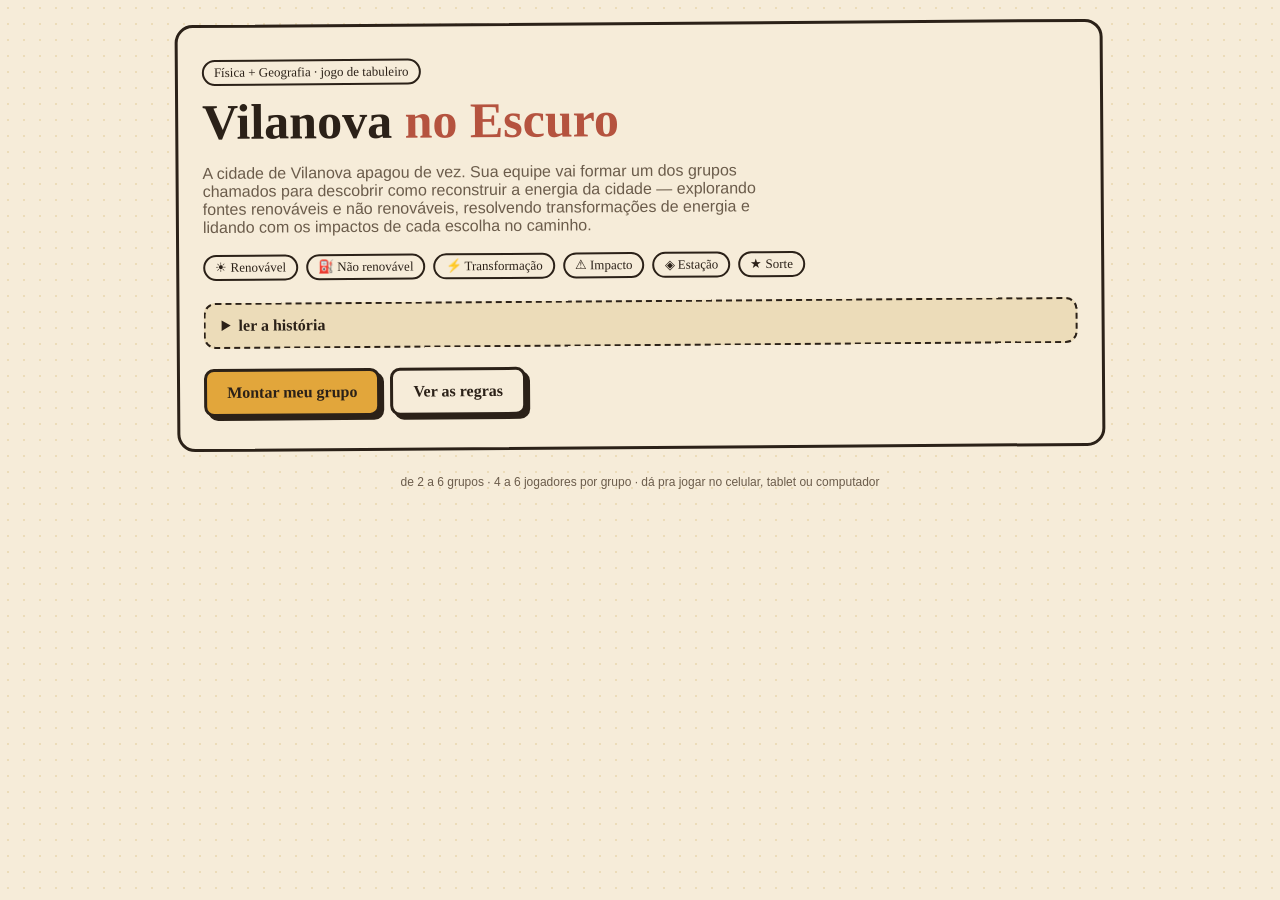
==== commit caef837b: "Correção dos links de "conexão" com as páginas style.css e script.js" ====
--- a/index.html
+++ b/index.html
@@ -1,14 +1,18 @@
 <!DOCTYPE html>
 <html lang="pt-BR">
+
 <head>
   <meta charset="UTF-8">
   <meta name="viewport" content="width=device-width, initial-scale=1.0, maximum-scale=1.0">
   <title>Vilanova no Escuro — jogo de tabuleiro sobre energia</title>
+  <link rel="stylesheet" href="/CSS/style.css">
+  <script src="/JS/script.js" defer></script>
   <link rel="preconnect" href="https://fonts.googleapis.com">
   <link
     href="https://fonts.googleapis.com/css2?family=Kalam:wght@400;700&family=Nunito:wght@400;600;700;800&display=swap"
     rel="stylesheet">
 </head>
+
 <body>
   <div class="wrap">
 
@@ -196,11 +200,10 @@
         <button class="btn outline" onclick="mudarTela('tela-capa')">Voltar ao início</button>
       </div>
     </section>
-
   </div>
-
   <div class="fundo-modal escondido" id="fundo-modal">
     <div class="carta-modal" id="carta-modal"></div>
   </div>
 </body>
+
 </html>
--- a/CSS/style.css
+++ b/CSS/style.css
@@ -0,0 +1,765 @@
+    :root {
+        --paper: #f6ecd9;
+        --paper2: #ecdcb9;
+        --ink: #2b2118;
+        --ink-soft: #6b5c4b;
+        --green: #4c7a4a;
+        --blue: #3d6e91;
+        --yellow: #e2a63b;
+        --red: #b5533f;
+        --purple: #7c5b8e;
+        --teal: #3f8f82;
+    }
+
+    * {
+        box-sizing: border-box;
+    }
+
+    body {
+        margin: 0;
+        background:
+            radial-gradient(circle, var(--paper2) 1px, transparent 1.4px) 0 0/16px 16px,
+            var(--paper);
+        color: var(--ink);
+        font-family: 'Nunito', sans-serif;
+        padding-bottom: 60px;
+    }
+
+    h1,
+    h2,
+    h3,
+    .hand {
+        font-family: 'Kalam', cursive;
+    }
+
+    .wrap {
+        max-width: 960px;
+        margin: 0 auto;
+        padding: 22px 16px;
+    }
+
+    .screen {
+        display: none;
+    }
+
+    .screen.active {
+        display: block;
+    }
+
+    .btn {
+        font-family: 'Kalam', cursive;
+        font-weight: 700;
+        font-size: 16px;
+        background: var(--yellow);
+        color: var(--ink);
+        border: 3px solid var(--ink);
+        border-radius: 10px;
+        padding: 12px 20px;
+        box-shadow: 4px 4px 0 var(--ink);
+        cursor: pointer;
+        min-height: 48px;
+    }
+
+    .btn:hover {
+        transform: translate(-1px, -1px);
+        box-shadow: 5px 5px 0 var(--ink);
+    }
+
+    .btn:active {
+        transform: translate(3px, 3px);
+        box-shadow: 1px 1px 0 var(--ink);
+    }
+
+    .btn:disabled {
+        opacity: .45;
+        cursor: not-allowed;
+        transform: none;
+        box-shadow: 4px 4px 0 var(--ink);
+    }
+
+    .btn.outline {
+        background: var(--paper);
+    }
+
+    .btn.small {
+        padding: 9px 14px;
+        font-size: 14px;
+        box-shadow: 3px 3px 0 var(--ink);
+    }
+
+    .row {
+        display: flex;
+        gap: 10px;
+        flex-wrap: wrap;
+    }
+
+    .card {
+        background: var(--paper);
+        border: 3px solid var(--ink);
+        border-radius: 14px;
+        padding: 20px;
+        box-shadow: 6px 6px 0 rgba(43, 33, 24, .25);
+    }
+
+    .tag {
+        display: inline-block;
+        font-family: 'Kalam', cursive;
+        font-size: 13px;
+        padding: 3px 10px;
+        border: 2px solid var(--ink);
+        border-radius: 100px;
+        background: var(--paper);
+    }
+
+    /* ---- tela inicial ---- */
+    .capa {
+        border: 3px solid var(--ink);
+        border-radius: 18px;
+        padding: 32px 24px;
+        background: var(--paper);
+        position: relative;
+        transform: rotate(-0.4deg);
+    }
+
+    .capa h1 {
+        font-size: clamp(30px, 7vw, 50px);
+        margin: 0 0 10px;
+        line-height: 1.05;
+    }
+
+    .capa h1 span {
+        color: var(--red);
+    }
+
+    .capa p {
+        color: var(--ink-soft);
+        font-size: 16px;
+        max-width: 600px;
+    }
+
+    .legenda-tipos {
+        display: flex;
+        flex-wrap: wrap;
+        gap: 8px;
+        margin: 18px 0 22px;
+    }
+
+    details.historia {
+        margin-top: 16px;
+        border: 2px dashed var(--ink);
+        border-radius: 12px;
+        padding: 12px 16px;
+        background: var(--paper2);
+    }
+
+    details.historia summary {
+        cursor: pointer;
+        font-family: 'Kalam';
+        font-weight: 700;
+    }
+
+    details.historia p {
+        color: var(--ink-soft);
+        line-height: 1.7;
+    }
+
+    /* ---- regras ---- */
+    .legenda-grid {
+        display: grid;
+        grid-template-columns: repeat(auto-fit, minmax(210px, 1fr));
+        gap: 12px;
+        margin: 16px 0;
+    }
+
+    .legenda-item {
+        border: 2px solid var(--ink);
+        border-radius: 12px;
+        padding: 12px 14px;
+        background: var(--paper);
+    }
+
+    .legenda-item h4 {
+        margin: 0 0 4px;
+        font-size: 15px;
+    }
+
+    .legenda-item p {
+        margin: 0;
+        color: var(--ink-soft);
+        font-size: 13.5px;
+    }
+
+    .formula {
+        font-family: 'Kalam';
+        background: var(--paper2);
+        border: 2px dashed var(--ink);
+        border-radius: 10px;
+        padding: 12px 14px;
+        font-size: 14px;
+        margin: 12px 0;
+        overflow-x: auto;
+    }
+
+    ol.passos {
+        padding-left: 20px;
+        color: var(--ink-soft);
+    }
+
+    ol.passos li {
+        margin-bottom: 7px;
+    }
+
+    ol.passos b {
+        color: var(--ink);
+    }
+
+    .personagens-grid {
+        display: grid;
+        grid-template-columns: repeat(auto-fill, minmax(160px, 1fr));
+        gap: 10px;
+    }
+
+    .personagem {
+        border: 2px solid var(--ink);
+        border-radius: 12px;
+        padding: 12px;
+        background: var(--paper);
+        font-size: 13px;
+    }
+
+    .personagem .p-nome {
+        font-family: 'Kalam';
+        font-weight: 700;
+        font-size: 16px;
+    }
+
+    .personagem .p-cargo {
+        color: var(--ink-soft);
+        font-size: 12px;
+        margin-bottom: 5px;
+    }
+
+    /* ---- setup ---- */
+    .equipe {
+        border: 2px solid var(--ink);
+        border-radius: 12px;
+        padding: 12px;
+        margin-bottom: 12px;
+        background: var(--paper);
+    }
+
+    .equipe-linha {
+        display: flex;
+        gap: 8px;
+        flex-wrap: wrap;
+    }
+
+    .equipe input[type=text] {
+        flex: 1;
+        min-width: 140px;
+        border: 2px solid var(--ink);
+        border-radius: 8px;
+        padding: 10px;
+        font-family: 'Nunito';
+        font-size: 14px;
+        background: #fffaf0;
+    }
+
+    .equipe select {
+        border: 2px solid var(--ink);
+        border-radius: 8px;
+        padding: 10px;
+        font-family: 'Nunito';
+        font-size: 13.5px;
+        background: #fffaf0;
+        min-height: 44px;
+    }
+
+    .equipe .info-personagem {
+        font-size: 12.5px;
+        color: var(--ink-soft);
+        margin-top: 8px;
+    }
+
+    .opcoes-num {
+        display: flex;
+        gap: 8px;
+        flex-wrap: wrap;
+        margin: 10px 0 18px;
+    }
+
+    .opcoes-num button {
+        border: 2px solid var(--ink);
+        border-radius: 8px;
+        padding: 9px 14px;
+        background: var(--paper);
+        font-family: 'Kalam';
+        cursor: pointer;
+        min-height: 44px;
+    }
+
+    .opcoes-num button.marcado {
+        background: var(--yellow);
+    }
+
+    /* ---- jogo ---- */
+    .topo-jogo {
+        display: flex;
+        justify-content: space-between;
+        align-items: center;
+        gap: 10px;
+        flex-wrap: wrap;
+        margin-bottom: 14px;
+    }
+
+    .layout-jogo {
+        display: grid;
+        grid-template-columns: 1fr;
+        gap: 18px;
+    }
+
+    @media(min-width:840px) {
+        .layout-jogo {
+            grid-template-columns: 1.4fr 1fr;
+        }
+
+        .painel-lateral {
+            order: 0 !important;
+        }
+    }
+
+    .painel-lateral {
+        display: flex;
+        flex-direction: column;
+        gap: 14px;
+        order: -1;
+    }
+
+    .tabuleiro {
+        border: 3px solid var(--ink);
+        border-radius: 16px;
+        padding: 12px;
+        background: var(--paper2);
+        display: grid;
+        grid-template-columns: repeat(auto-fill, minmax(54px, 1fr));
+        gap: 6px;
+    }
+
+    .casa {
+        aspect-ratio: 1/1;
+        border: 2px solid var(--ink);
+        border-radius: 8px;
+        position: relative;
+        display: flex;
+        align-items: center;
+        justify-content: center;
+        font-size: 16px;
+        background: var(--paper);
+    }
+
+    .casa .num {
+        position: absolute;
+        top: 2px;
+        left: 4px;
+        font-size: 8px;
+        font-family: 'Kalam';
+        color: var(--ink-soft);
+    }
+
+    .casa.renovavel {
+        background: #cfe1e9;
+    }
+
+    .casa.naorenovavel {
+        background: #e9cfc8;
+    }
+
+    .casa.transformacao {
+        background: #f3ddad;
+    }
+
+    .casa.impacto {
+        background: #f0c9a8;
+    }
+
+    .casa.estacao {
+        background: #cfe6dd;
+    }
+
+    .casa.sorte {
+        background: #e2d3ea;
+    }
+
+    .pinos {
+        position: absolute;
+        bottom: 2px;
+        display: flex;
+        gap: 2px;
+        flex-wrap: wrap;
+        justify-content: center;
+    }
+
+    .pino {
+        width: 9px;
+        height: 9px;
+        border-radius: 50%;
+        border: 1.5px solid var(--ink);
+    }
+
+    .legenda-tabuleiro {
+        display: flex;
+        flex-wrap: wrap;
+        gap: 10px;
+        margin-top: 10px;
+        font-size: 11.5px;
+        color: var(--ink-soft);
+    }
+
+    .legenda-tabuleiro span {
+        display: flex;
+        align-items: center;
+        gap: 5px;
+    }
+
+    .bolinha {
+        width: 10px;
+        height: 10px;
+        border-radius: 50%;
+        border: 1.5px solid var(--ink);
+        display: inline-block;
+    }
+
+    .nome-equipe-vez {
+        font-family: 'Kalam';
+        font-size: 22px;
+        margin: 4px 0 2px;
+    }
+
+    .linha-personagem {
+        font-size: 12.5px;
+        color: var(--ink-soft);
+        margin-bottom: 10px;
+    }
+
+    .area-dado {
+        display: flex;
+        align-items: center;
+        gap: 14px;
+        margin: 12px 0;
+        flex-wrap: wrap;
+    }
+
+    .dado {
+        width: 52px;
+        height: 52px;
+        border: 3px solid var(--ink);
+        border-radius: 10px;
+        background: #fffaf0;
+        display: flex;
+        align-items: center;
+        justify-content: center;
+        font-family: 'Kalam';
+        font-size: 24px;
+        font-weight: 700;
+        flex-shrink: 0;
+    }
+
+    .dado.girando {
+        animation: girar .5s ease;
+    }
+
+    @keyframes girar {
+        0% {
+            transform: rotate(0)
+        }
+
+        50% {
+            transform: rotate(180deg)
+        }
+
+        100% {
+            transform: rotate(360deg)
+        }
+    }
+
+    .placar {
+        display: flex;
+        flex-direction: column;
+        gap: 9px;
+    }
+
+    .linha-time {
+        border: 2px solid var(--ink);
+        border-radius: 10px;
+        padding: 9px 11px;
+        background: var(--paper);
+    }
+
+    .linha-time.vez {
+        background: #fbe9c6;
+    }
+
+    .linha-time-topo {
+        display: flex;
+        justify-content: space-between;
+        gap: 8px;
+        font-size: 13px;
+        margin-bottom: 5px;
+    }
+
+    .nome-tag {
+        display: flex;
+        align-items: center;
+        gap: 6px;
+        font-weight: 700;
+        min-width: 0;
+    }
+
+    .nome-tag .nome-txt {
+        overflow: hidden;
+        text-overflow: ellipsis;
+        white-space: nowrap;
+    }
+
+    .barra {
+        height: 8px;
+        border-radius: 100px;
+        background: #e4d6bb;
+        overflow: hidden;
+        display: flex;
+        border: 1px solid var(--ink);
+    }
+
+    .barra .limpa {
+        background: var(--teal);
+    }
+
+    .barra .conv {
+        background: var(--red);
+    }
+
+    .mini-info {
+        display: flex;
+        gap: 9px;
+        font-size: 11px;
+        color: var(--ink-soft);
+        margin-top: 6px;
+        flex-wrap: wrap;
+    }
+
+    .mini-info b {
+        color: var(--ink);
+    }
+
+    .registro {
+        max-height: 150px;
+        overflow-y: auto;
+        font-size: 12.5px;
+        color: var(--ink-soft);
+    }
+
+    .registro div {
+        border-left: 3px solid var(--ink);
+        padding: 2px 0 2px 8px;
+        margin-bottom: 5px;
+    }
+
+    /* ---- modal das cartas ---- */
+    .fundo-modal {
+        position: fixed;
+        inset: 0;
+        background: rgba(43, 33, 24, .6);
+        display: flex;
+        align-items: flex-end;
+        justify-content: center;
+        z-index: 50;
+    }
+
+    .fundo-modal.escondido {
+        display: none;
+    }
+
+    .carta-modal {
+        width: 100%;
+        max-width: 560px;
+        background: var(--paper);
+        border: 3px solid var(--ink);
+        border-radius: 16px 16px 0 0;
+        padding: 22px 20px 26px;
+        max-height: 90vh;
+        overflow-y: auto;
+    }
+
+    @media(min-width:640px) {
+        .fundo-modal {
+            align-items: center;
+            padding: 20px;
+        }
+
+        .carta-modal {
+            border-radius: 16px;
+        }
+    }
+
+    .carta-modal h3 {
+        margin: 8px 0 6px;
+        font-size: 19px;
+        line-height: 1.35;
+    }
+
+    .linha-personagem-carta {
+        font-size: 12.5px;
+        color: var(--ink-soft);
+        margin-bottom: 6px;
+    }
+
+    .lista-opcoes {
+        display: flex;
+        flex-direction: column;
+        gap: 8px;
+        margin: 14px 0;
+    }
+
+    .opcao {
+        text-align: left;
+        padding: 12px 14px;
+        border: 2px solid var(--ink);
+        border-radius: 10px;
+        background: #fffaf0;
+        font-family: 'Nunito';
+        font-size: 14px;
+        cursor: pointer;
+        min-height: 46px;
+    }
+
+    .opcao:hover {
+        background: #fff2d6;
+    }
+
+    .opcao.certa {
+        background: #cdeccb;
+        border-color: var(--green);
+    }
+
+    .opcao.errada {
+        background: #f2d3c9;
+        border-color: var(--red);
+    }
+
+    .opcao[disabled] {
+        cursor: default;
+    }
+
+    .feedback {
+        margin-top: 12px;
+        padding: 11px 13px;
+        border-radius: 10px;
+        font-size: 13.5px;
+        display: none;
+        border: 2px solid;
+    }
+
+    .feedback.mostrar {
+        display: block;
+    }
+
+    .feedback.ok {
+        background: #e3f6e0;
+        border-color: var(--green);
+    }
+
+    .feedback.erro {
+        background: #fbe4da;
+        border-color: var(--red);
+    }
+
+    .texto-fato {
+        font-size: 14.5px;
+        color: var(--ink-soft);
+        line-height: 1.6;
+        margin: 8px 0 16px;
+    }
+
+    .tags-efeito {
+        display: flex;
+        gap: 7px;
+        flex-wrap: wrap;
+        margin-top: 10px;
+    }
+
+    .tag-efeito {
+        font-family: 'Kalam';
+        font-size: 12px;
+        padding: 3px 9px;
+        border: 2px solid var(--ink);
+        border-radius: 100px;
+    }
+
+    .bonus {
+        font-family: 'Kalam';
+        font-size: 12px;
+        padding: 4px 10px;
+        border: 2px solid var(--yellow);
+        border-radius: 100px;
+        margin-top: 8px;
+        display: inline-block;
+        background: #fff3d6;
+    }
+
+    /* ---- fim de jogo ---- */
+    .linha-rank {
+        display: flex;
+        align-items: center;
+        gap: 12px;
+        padding: 14px;
+        border: 2px solid var(--ink);
+        border-radius: 12px;
+        margin-bottom: 9px;
+        background: var(--paper);
+        flex-wrap: wrap;
+    }
+
+    .linha-rank.vencedor {
+        background: #fbe9c6;
+        border-width: 3px;
+    }
+
+    .rank-num {
+        font-family: 'Kalam';
+        font-size: 26px;
+        width: 32px;
+    }
+
+    .rank-info {
+        flex: 1;
+        min-width: 170px;
+    }
+
+    .rank-pontos {
+        font-family: 'Kalam';
+        font-size: 20px;
+        font-weight: 700;
+    }
+
+    footer {
+        text-align: center;
+        color: var(--ink-soft);
+        font-size: 12px;
+        margin-top: 26px;
+    }
+
+    @media(max-width:420px) {
+        .capa {
+            padding: 24px 18px;
+        }
+
+        .tabuleiro {
+            grid-template-columns: repeat(auto-fill, minmax(44px, 1fr));
+        }
+
+        .dado {
+            width: 46px;
+            height: 46px;
+            font-size: 20px;
+        }
+    }
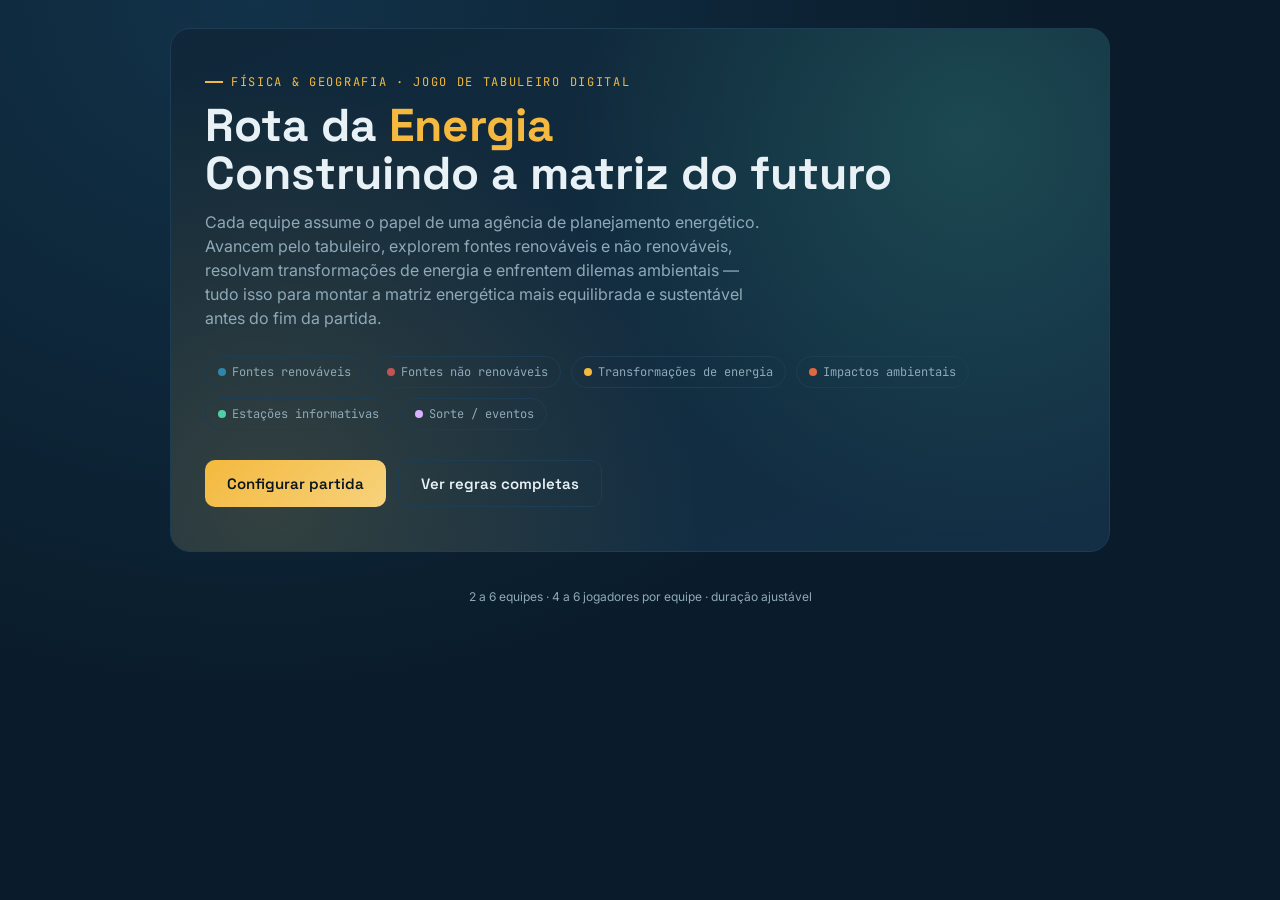
==== commit 7558085a: "Código antigo novamente" ====
--- a/index.html
+++ b/index.html
@@ -1,209 +1,993 @@
 <!DOCTYPE html>
 <html lang="pt-BR">
-
 <head>
-  <meta charset="UTF-8">
-  <meta name="viewport" content="width=device-width, initial-scale=1.0, maximum-scale=1.0">
-  <title>Vilanova no Escuro — jogo de tabuleiro sobre energia</title>
-  <link rel="stylesheet" href="/CSS/style.css">
-  <script src="/JS/script.js" defer></script>
-  <link rel="preconnect" href="https://fonts.googleapis.com">
-  <link
-    href="https://fonts.googleapis.com/css2?family=Kalam:wght@400;700&family=Nunito:wght@400;600;700;800&display=swap"
-    rel="stylesheet">
+<meta charset="UTF-8">
+<meta name="viewport" content="width=device-width, initial-scale=1.0">
+<title>Rota da Energia — Construindo a Matriz do Futuro</title>
+<link rel="preconnect" href="https://fonts.googleapis.com">
+<link href="https://fonts.googleapis.com/css2?family=Space+Grotesk:wght@400;500;600;700&family=Inter:wght@400;500;600&family=JetBrains+Mono:wght@400;600;700&display=swap" rel="stylesheet">
+<style>
+:root{
+  --bg-deep:#0a1c2b;
+  --bg-panel:#0f2739;
+  --bg-panel-2:#132f45;
+  --line:#1c3d54;
+  --text:#e8f1f6;
+  --text-dim:#8fa9b8;
+  --hidro:#2e86ab;
+  --solar:#f4b93e;
+  --eolica:#4fd1a5;
+  --biomassa:#7cb342;
+  --fossil:#c25454;
+  --nuclear:#9b6fb3;
+  --impacto-c:#e2683f;
+  --sorte-c:#d9b3ff;
+  --estacao-c:#4fd1a5;
+  --transf-c:#f4b93e;
+  --renov-c:#2e86ab;
+  --naorenov-c:#c25454;
+  --good:#5fd39a;
+  --bad:#e2683f;
+  --radius:14px;
+}
+*{box-sizing:border-box;}
+html,body{margin:0;padding:0;}
+body{
+  background:radial-gradient(ellipse at 20% 0%, #123249 0%, var(--bg-deep) 55%);
+  color:var(--text);
+  font-family:'Inter',sans-serif;
+  min-height:100vh;
+  line-height:1.5;
+}
+.mono{font-family:'JetBrains Mono',monospace;}
+h1,h2,h3,.display{font-family:'Space Grotesk',sans-serif;}
+.wrap{
+  max-width:980px;
+  margin:0 auto;
+  padding:28px 20px 60px;
+}
+.screen{display:none;}
+.screen.active{display:block; animation:fadein .35s ease;}
+@keyframes fadein{from{opacity:0; transform:translateY(6px);} to{opacity:1; transform:translateY(0);}}
+
+/* ---------- shared bits ---------- */
+.eyebrow{
+  font-family:'JetBrains Mono',monospace;
+  letter-spacing:.14em;
+  text-transform:uppercase;
+  font-size:12px;
+  color:var(--solar);
+  display:flex;
+  align-items:center;
+  gap:8px;
+  margin-bottom:10px;
+}
+.eyebrow::before{content:"";width:18px;height:2px;background:var(--solar);display:inline-block;}
+.btn{
+  font-family:'Space Grotesk',sans-serif;
+  font-weight:600;
+  font-size:15px;
+  border:none;
+  border-radius:10px;
+  padding:13px 22px;
+  cursor:pointer;
+  transition:transform .15s ease, box-shadow .15s ease, background .15s ease;
+  color:#08161f;
+  background:linear-gradient(135deg,var(--solar),#f7d27c);
+}
+.btn:hover{transform:translateY(-2px); box-shadow:0 8px 20px -6px rgba(244,185,62,.5);}
+.btn:active{transform:translateY(0);}
+.btn.secondary{
+  background:transparent;
+  color:var(--text);
+  border:1px solid var(--line);
+}
+.btn.secondary:hover{box-shadow:none; border-color:var(--eolica); color:var(--eolica);}
+.btn:disabled{opacity:.4; cursor:not-allowed; transform:none; box-shadow:none;}
+.row{display:flex; gap:12px; flex-wrap:wrap;}
+.card-panel{
+  background:linear-gradient(160deg,var(--bg-panel),var(--bg-panel-2));
+  border:1px solid var(--line);
+  border-radius:var(--radius);
+  padding:22px;
+}
+.pill{
+  display:inline-block;
+  font-family:'JetBrains Mono',monospace;
+  font-size:11px;
+  padding:3px 10px;
+  border-radius:100px;
+  letter-spacing:.05em;
+}
+
+/* ---------- intro ---------- */
+.hero{
+  border-radius:20px;
+  padding:44px 34px;
+  position:relative;
+  overflow:hidden;
+  background:
+    radial-gradient(circle at 85% 20%, rgba(79,209,165,.18), transparent 45%),
+    radial-gradient(circle at 10% 90%, rgba(244,185,62,.15), transparent 45%),
+    linear-gradient(160deg,var(--bg-panel),var(--bg-panel-2));
+  border:1px solid var(--line);
+}
+.hero h1{
+  font-size:clamp(30px,5vw,46px);
+  margin:0 0 12px;
+  line-height:1.05;
+}
+.hero .accent{color:var(--solar);}
+.hero p.lead{color:var(--text-dim); font-size:16px; max-width:560px; margin:0 0 26px;}
+.trace-deco{
+  position:absolute; right:-40px; top:-40px; width:260px; height:260px; opacity:.5;
+  pointer-events:none;
+}
+.chip-row{display:flex; gap:10px; flex-wrap:wrap; margin:24px 0 30px;}
+.chip{
+  font-family:'JetBrains Mono',monospace;
+  font-size:12px;
+  padding:6px 12px;
+  border-radius:100px;
+  border:1px solid var(--line);
+  color:var(--text-dim);
+}
+.chip b{color:var(--text); font-weight:600;}
+.dot{display:inline-block;width:8px;height:8px;border-radius:50%; margin-right:6px;}
+
+/* ---------- rules ---------- */
+.rules-grid{display:grid; grid-template-columns:repeat(auto-fit,minmax(220px,1fr)); gap:14px; margin:20px 0;}
+.tile-legend{
+  border:1px solid var(--line); border-radius:12px; padding:14px 16px; background:rgba(255,255,255,.02);
+}
+.tile-legend h4{margin:0 0 6px; font-size:14px; display:flex; align-items:center; gap:8px;}
+.tile-legend p{margin:0; font-size:13px; color:var(--text-dim);}
+ol.steps{padding-left:20px; color:var(--text-dim);}
+ol.steps li{margin-bottom:8px;}
+ol.steps b{color:var(--text);}
+.formula{
+  font-family:'JetBrains Mono',monospace;
+  background:rgba(0,0,0,.25);
+  border:1px dashed var(--line);
+  border-radius:10px;
+  padding:14px 16px;
+  font-size:13.5px;
+  color:var(--eolica);
+  margin:10px 0;
+}
+
+/* ---------- setup ---------- */
+.setup-team{
+  display:flex; gap:10px; align-items:center; margin-bottom:10px;
+  background:rgba(255,255,255,.02); border:1px solid var(--line); border-radius:10px; padding:8px 10px;
+}
+.setup-team input[type=text]{
+  flex:1; background:transparent; border:none; color:var(--text); font-family:'Inter'; font-size:14px; outline:none;
+  border-bottom:1px solid var(--line); padding:6px 2px;
+}
+.color-swatch{width:22px;height:22px;border-radius:50%; flex-shrink:0; border:2px solid rgba(255,255,255,.3);}
+.count-toggle{display:flex; gap:8px; margin:10px 0 20px;}
+.count-toggle button{
+  padding:8px 16px; border-radius:8px; border:1px solid var(--line); background:transparent; color:var(--text-dim);
+  cursor:pointer; font-family:'JetBrains Mono',monospace; font-size:13px;
+}
+.count-toggle button.sel{background:var(--solar); color:#08161f; border-color:var(--solar); font-weight:700;}
+
+/* ---------- game ---------- */
+.game-top{display:flex; justify-content:space-between; align-items:center; gap:12px; flex-wrap:wrap; margin-bottom:18px;}
+.round-badge{font-family:'JetBrains Mono',monospace; font-size:13px; color:var(--text-dim);}
+.game-layout{display:grid; grid-template-columns:1fr; gap:20px;}
+@media(min-width:840px){ .game-layout{grid-template-columns:1.5fr 1fr;} }
+
+.board{
+  background:rgba(0,0,0,.2);
+  border:1px solid var(--line);
+  border-radius:16px;
+  padding:16px;
+}
+.board-row{display:flex; gap:8px; margin-bottom:8px;}
+.board-row.reverse{flex-direction:row-reverse;}
+.tile{
+  flex:1;
+  aspect-ratio:1/1;
+  border-radius:9px;
+  display:flex; flex-direction:column; align-items:center; justify-content:center;
+  position:relative;
+  border:1px solid rgba(255,255,255,.08);
+  font-family:'JetBrains Mono',monospace;
+  font-size:10px;
+  color:rgba(255,255,255,.75);
+  min-width:0;
+}
+.tile .idx{position:absolute; top:3px; left:5px; font-size:8px; opacity:.55;}
+.tile .ic{font-size:16px; line-height:1;}
+.tile.renovavel{background:rgba(46,134,171,.28); box-shadow:inset 0 0 0 1px rgba(46,134,171,.4);}
+.tile.naorenovavel{background:rgba(194,84,84,.25); box-shadow:inset 0 0 0 1px rgba(194,84,84,.4);}
+.tile.transformacao{background:rgba(244,185,62,.22); box-shadow:inset 0 0 0 1px rgba(244,185,62,.4);}
+.tile.impacto{background:rgba(226,104,63,.28); box-shadow:inset 0 0 0 1px rgba(226,104,63,.45);}
+.tile.estacao{background:rgba(79,209,165,.2); box-shadow:inset 0 0 0 1px rgba(79,209,165,.4);}
+.tile.sorte{background:rgba(217,179,255,.2); box-shadow:inset 0 0 0 1px rgba(217,179,255,.4);}
+.tokens{position:absolute; bottom:2px; display:flex; gap:2px; flex-wrap:wrap; justify-content:center;}
+.token{width:9px;height:9px;border-radius:50%; border:1px solid rgba(0,0,0,.4);}
+
+.side-panel{display:flex; flex-direction:column; gap:14px;}
+.turn-card{
+  background:linear-gradient(160deg,var(--bg-panel),var(--bg-panel-2));
+  border:1px solid var(--line); border-radius:14px; padding:18px;
+}
+.turn-team-name{font-family:'Space Grotesk'; font-size:20px; margin:2px 0 2px; display:flex; align-items:center; gap:8px;}
+.dice-area{display:flex; align-items:center; gap:16px; margin:14px 0;}
+.die{
+  width:52px; height:52px; border-radius:12px; background:#fff; color:#111;
+  display:flex; align-items:center; justify-content:center; font-size:24px; font-weight:700;
+  font-family:'JetBrains Mono'; box-shadow:0 6px 16px rgba(0,0,0,.35);
+  transition:transform .5s cubic-bezier(.2,1.4,.4,1);
+}
+.die.rolling{animation:diceRoll .5s ease;}
+@keyframes diceRoll{ 0%{transform:rotate(0)} 50%{transform:rotate(200deg)} 100%{transform:rotate(360deg)} }
+
+.teams-scoreboard{display:flex; flex-direction:column; gap:10px;}
+.team-row{
+  background:rgba(255,255,255,.02); border:1px solid var(--line); border-radius:10px; padding:10px 12px;
+}
+.team-row.current{border-color:var(--solar); box-shadow:0 0 0 1px var(--solar) inset;}
+.team-row-top{display:flex; justify-content:space-between; align-items:center; margin-bottom:6px;}
+.team-name-tag{display:flex; align-items:center; gap:7px; font-weight:600; font-size:13.5px;}
+.matrix-bar{height:8px; border-radius:100px; background:rgba(255,255,255,.06); overflow:hidden; display:flex;}
+.matrix-bar .seg-limpa{background:linear-gradient(90deg,var(--eolica),var(--hidro));}
+.matrix-bar .seg-conv{background:linear-gradient(90deg,var(--fossil),var(--naorenov-c));}
+.mini-stats{display:flex; gap:10px; font-family:'JetBrains Mono'; font-size:11px; color:var(--text-dim); margin-top:6px;}
+.mini-stats span b{color:var(--text);}
+
+.log{
+  max-height:150px; overflow-y:auto; font-size:12.5px; color:var(--text-dim); display:flex; flex-direction:column; gap:5px;
+  padding-right:4px;
+}
+.log div{border-left:2px solid var(--line); padding-left:8px;}
+
+/* ---------- modal (cards) ---------- */
+.modal-overlay{
+  position:fixed; inset:0; background:rgba(6,15,22,.78); backdrop-filter:blur(3px);
+  display:flex; align-items:center; justify-content:center; padding:20px; z-index:50;
+}
+.modal-overlay.hidden{display:none;}
+.modal-card{
+  max-width:560px; width:100%;
+  background:linear-gradient(160deg,var(--bg-panel),var(--bg-panel-2));
+  border:1px solid var(--line); border-radius:18px; padding:28px;
+  max-height:88vh; overflow-y:auto;
+}
+.modal-card h3{margin:6px 0 4px; font-size:21px;}
+.modal-tag{font-family:'JetBrains Mono'; font-size:11px; letter-spacing:.08em; text-transform:uppercase;}
+.opt-list{display:flex; flex-direction:column; gap:9px; margin:18px 0;}
+.opt{
+  text-align:left; padding:12px 14px; border-radius:10px; border:1px solid var(--line);
+  background:rgba(255,255,255,.02); color:var(--text); cursor:pointer; font-size:14px; font-family:'Inter';
+}
+.opt:hover{border-color:var(--solar);}
+.opt.correct{border-color:var(--good); background:rgba(95,211,154,.15);}
+.opt.wrong{border-color:var(--bad); background:rgba(226,104,63,.15);}
+.opt[disabled]{cursor:default;}
+.feedback{
+  margin-top:14px; padding:12px 14px; border-radius:10px; font-size:13.5px; display:none;
+}
+.feedback.show{display:block;}
+.feedback.ok{background:rgba(95,211,154,.12); border:1px solid var(--good); color:#d5f5e5;}
+.feedback.no{background:rgba(226,104,63,.12); border:1px solid var(--bad); color:#fbe0d5;}
+.fact-text{font-size:14.5px; color:var(--text-dim); line-height:1.6; margin:10px 0 18px;}
+.delta-tags{display:flex; gap:8px; flex-wrap:wrap; margin-top:12px;}
+.delta-tag{font-family:'JetBrains Mono'; font-size:11.5px; padding:3px 9px; border-radius:100px; border:1px solid var(--line);}
+
+/* ---------- end screen ---------- */
+.rank-row{
+  display:flex; align-items:center; gap:14px; padding:16px; border-radius:12px; margin-bottom:10px;
+  background:rgba(255,255,255,.02); border:1px solid var(--line);
+}
+.rank-row.winner{border-color:var(--solar); background:rgba(244,185,62,.08);}
+.rank-num{font-family:'Space Grotesk'; font-size:26px; color:var(--text-dim); width:34px;}
+.rank-row.winner .rank-num{color:var(--solar);}
+.rank-details{flex:1;}
+.rank-score{font-family:'JetBrains Mono'; font-size:20px; font-weight:700;}
+
+footer.credit{margin-top:36px; text-align:center; color:var(--text-dim); font-size:12px;}
+.icon-btn{
+  background:none; border:1px solid var(--line); color:var(--text-dim); border-radius:8px; padding:8px 12px;
+  cursor:pointer; font-size:13px; font-family:'JetBrains Mono';
+}
+.icon-btn:hover{color:var(--eolica); border-color:var(--eolica);}
+</style>
 </head>
-
 <body>
-  <div class="wrap">
-
-    <section id="tela-capa" class="screen active">
-      <div class="capa">
-        <span class="tag" style="margin-bottom:10px; display:inline-block;">Física + Geografia · jogo de
-          tabuleiro</span>
-        <h1>Vilanova <span>no Escuro</span></h1>
-        <p>A cidade de Vilanova apagou de vez. Sua equipe vai formar um dos grupos chamados para descobrir
-          como reconstruir a energia da cidade — explorando fontes renováveis e não renováveis, resolvendo
-          transformações de energia e lidando com os impactos de cada escolha no caminho.</p>
-
-        <div class="legenda-tipos">
-          <span class="tag">☀ Renovável</span>
-          <span class="tag">⛽ Não renovável</span>
-          <span class="tag">⚡ Transformação</span>
-          <span class="tag">⚠ Impacto</span>
-          <span class="tag">◈ Estação</span>
-          <span class="tag">★ Sorte</span>
+<div class="wrap">
+
+  <!-- ============ INTRO ============ -->
+  <section id="screen-intro" class="screen active">
+    <div class="hero">
+      <div class="eyebrow">Física &amp; Geografia · jogo de tabuleiro digital</div>
+      <h1>Rota da <span class="accent">Energia</span><br>Construindo a matriz do futuro</h1>
+      <p class="lead">Cada equipe assume o papel de uma agência de planejamento energético.
+      Avancem pelo tabuleiro, explorem fontes renováveis e não renováveis, resolvam
+      transformações de energia e enfrentem dilemas ambientais — tudo isso para montar
+      a matriz energética mais equilibrada e sustentável antes do fim da partida.</p>
+
+      <div class="chip-row">
+        <span class="chip"><span class="dot" style="background:var(--hidro)"></span>Fontes renováveis</span>
+        <span class="chip"><span class="dot" style="background:var(--fossil)"></span>Fontes não renováveis</span>
+        <span class="chip"><span class="dot" style="background:var(--transf-c)"></span>Transformações de energia</span>
+        <span class="chip"><span class="dot" style="background:var(--impacto-c)"></span>Impactos ambientais</span>
+        <span class="chip"><span class="dot" style="background:var(--estacao-c)"></span>Estações informativas</span>
+        <span class="chip"><span class="dot" style="background:var(--sorte-c)"></span>Sorte / eventos</span>
+      </div>
+
+      <div class="row">
+        <button class="btn" onclick="showScreen('screen-setup')">Configurar partida</button>
+        <button class="btn secondary" onclick="showScreen('screen-rules')">Ver regras completas</button>
+      </div>
+    </div>
+    <footer class="credit">2 a 6 equipes · 4 a 6 jogadores por equipe · duração ajustável</footer>
+  </section>
+
+  <!-- ============ RULES ============ -->
+  <section id="screen-rules" class="screen">
+    <div class="eyebrow">Como jogar</div>
+    <h2 style="margin-top:0;">Regras da Rota da Energia</h2>
+
+    <div class="card-panel">
+      <h3 style="margin-top:0;">Objetivo</h3>
+      <p style="color:var(--text-dim);">Construir, ao longo das rodadas, a matriz energética da sua equipe: uma
+      combinação de <b style="color:var(--text)">energia limpa</b>, <b style="color:var(--text)">energia convencional</b>
+      e <b style="color:var(--text)">impacto ambiental</b> gerado. Vence a equipe com a maior pontuação final,
+      calculada valorizando fontes limpas e penalizando o impacto acumulado.</p>
+
+      <h3>Como se joga</h3>
+      <ol class="steps">
+        <li><b>Na sua vez</b>, role o dado e avance sua equipe pelo tabuleiro em circuito — ao completar uma volta, ela continua na próxima.</li>
+        <li><b>A casa em que você parar</b> define a carta que sua equipe vai enfrentar (veja os tipos abaixo).</li>
+        <li><b>Responda ou decida</b> o que a carta pede. Acertos rendem mais energia limpa ou reduzem impacto; erros custam pontos ou aumentam o impacto ambiental.</li>
+        <li>O jogo termina após o número de rodadas definido na configuração. Uma rodada acaba quando todas as equipes jogaram.</li>
+        <li>Ao final, cada equipe revela sua matriz energética e a pontuação é calculada.</li>
+      </ol>
+
+      <div class="formula">Pontuação final = (Energia Limpa × 3) + (Energia Convencional × 1) − (Impacto Ambiental × 2)</div>
+      <p style="color:var(--text-dim); font-size:13.5px;">A fórmula representa, de forma simplificada, como escolhas mais
+      sustentáveis pesam mais na construção de uma matriz energética responsável — do mesmo jeito que países e cidades
+      avaliam sua matriz real considerando não só a quantidade de energia gerada, mas também seus impactos.</p>
+    </div>
+
+    <div class="rules-grid">
+      <div class="tile-legend"><h4><span class="dot" style="background:var(--hidro)"></span>Fonte Renovável</h4>
+        <p>Perguntas sobre hidrelétrica, solar, eólica e biomassa. Acerto: +3 energia limpa.</p></div>
+      <div class="tile-legend"><h4><span class="dot" style="background:var(--fossil)"></span>Fonte Não Renovável</h4>
+        <p>Perguntas sobre carvão, petróleo, gás natural e nuclear. Gera energia convencional, mas com custo de impacto.</p></div>
+      <div class="tile-legend"><h4><span class="dot" style="background:var(--transf-c)"></span>Transformação de Energia</h4>
+        <p>Desafios sobre como uma forma de energia vira outra (química → térmica → elétrica, etc).</p></div>
+      <div class="tile-legend"><h4><span class="dot" style="background:var(--impacto-c)"></span>Impacto Ambiental</h4>
+        <p>Dilemas sobre consequências ambientais e sociais das escolhas energéticas. Decisões responsáveis reduzem o impacto.</p></div>
+      <div class="tile-legend"><h4><span class="dot" style="background:var(--estacao-c)"></span>Estação</h4>
+        <p>Casa segura: revela um fato sobre a distribuição de energia no Brasil e no mundo. Sem risco.</p></div>
+      <div class="tile-legend"><h4><span class="dot" style="background:var(--sorte-c)"></span>Sorte</h4>
+        <p>Eventos aleatórios do mundo real da energia — clima, tecnologia, acidentes — que alteram seus pontos na hora.</p></div>
+    </div>
+
+    <div class="row" style="margin-top:16px;">
+      <button class="btn" onclick="showScreen('screen-setup')">Configurar partida</button>
+      <button class="btn secondary" onclick="showScreen('screen-intro')">Voltar</button>
+    </div>
+  </section>
+
+  <!-- ============ SETUP ============ -->
+  <section id="screen-setup" class="screen">
+    <div class="eyebrow">Configuração</div>
+    <h2 style="margin-top:0;">Monte a partida</h2>
+
+    <div class="card-panel">
+      <h3 style="margin-top:0;">Número de equipes</h3>
+      <div class="count-toggle" id="team-count-toggle"></div>
+
+      <h3>Nomes das equipes</h3>
+      <div id="team-inputs"></div>
+
+      <h3 style="margin-top:22px;">Duração da partida</h3>
+      <div class="count-toggle" id="round-toggle"></div>
+      <p style="color:var(--text-dim); font-size:13px;">Uma rodada termina quando todas as equipes já jogaram uma vez.</p>
+
+      <div class="row" style="margin-top:20px;">
+        <button class="btn" onclick="startGame()">Começar jogo</button>
+        <button class="btn secondary" onclick="showScreen('screen-intro')">Voltar</button>
+      </div>
+    </div>
+  </section>
+
+  <!-- ============ GAME ============ -->
+  <section id="screen-game" class="screen">
+    <div class="game-top">
+      <div>
+        <div class="eyebrow" style="margin-bottom:2px;">Partida em andamento</div>
+        <div class="round-badge" id="round-label">Rodada 1 de 10</div>
+      </div>
+      <button class="icon-btn" onclick="showScreen('screen-rules')">Regras ↗</button>
+    </div>
+
+    <div class="game-layout">
+      <div class="board" id="board"></div>
+
+      <div class="side-panel">
+        <div class="turn-card">
+          <div class="eyebrow" style="margin-bottom:2px;">Vez de</div>
+          <div class="turn-team-name" id="turn-team-name">—</div>
+          <div class="dice-area">
+            <div class="die" id="die">?</div>
+            <button class="btn" id="roll-btn" onclick="rollDice()">Rolar dado</button>
+          </div>
+          <div style="font-size:12.5px; color:var(--text-dim);" id="turn-hint">Role o dado para avançar pelo tabuleiro.</div>
         </div>
 
-        <details class="historia">
-          <summary>ler a história</summary>
-          <p>Era uma sexta-feira comum em Vilanova até que, do nada: PLIM. A cidade inteira apagou ao mesmo tempo.
-            Ninguém soube explicar direito o motivo — será que esqueceram de pagar a conta de luz? — mas uma coisa
-            era certa: alguém tinha que resolver aquilo.</p>
-          <p>A prefeitura, meio desesperada, chamou seis grupos de gente que entende do assunto — professor,
-            cientista, curioso de plantão — para juntos descobrir como montar de novo a matriz de energia da cidade.
-            Cada grupo tem um líder com um jeito diferente de pensar sobre energia. Sua equipe é um desses grupos.
-            Rodada após rodada, vocês vão avançar pela cidade estudando fontes de energia, resolvendo transformações
-            e decidindo o que fazer diante de cada impacto ambiental. No fim, quem tiver montado a matriz mais
-            equilibrada ganha o direito de acender a luz de Vilanova de novo.</p>
-        </details>
-
-        <div class="row" style="margin-top:20px;">
-          <button class="btn" onclick="mudarTela('tela-setup')">Montar meu grupo</button>
-          <button class="btn outline" onclick="mudarTela('tela-regras')">Ver as regras</button>
+        <div class="turn-card">
+          <div class="eyebrow" style="margin-bottom:10px;">Matrizes das equipes</div>
+          <div class="teams-scoreboard" id="scoreboard"></div>
+        </div>
+
+        <div class="turn-card">
+          <div class="eyebrow" style="margin-bottom:8px;">Registro da partida</div>
+          <div class="log" id="log"></div>
         </div>
       </div>
-      <footer>de 2 a 6 grupos · 4 a 6 jogadores por grupo · dá pra jogar no celular, tablet ou computador</footer>
-    </section>
-
-    <section id="tela-regras" class="screen">
-      <h2>Como jogar</h2>
-      <div class="card">
-        <h3 style="margin-top:0;">Objetivo</h3>
-        <p style="color:var(--ink-soft);">Montar a matriz de energia do seu grupo combinando
-          <b style="color:var(--ink);">energia limpa</b>, <b style="color:var(--ink);">energia convencional</b> e
-          <b style="color:var(--ink);">impacto ambiental</b>. Ganha quem terminar com a maior pontuação —
-          priorizando energia limpa e evitando acumular impacto.
-        </p>
-
-        <h3>Passo a passo</h3>
-        <ol class="passos">
-          <li>Antes de começar, cada grupo escolhe um <b>personagem líder</b>, com uma especialidade.</li>
-          <li>Na sua vez, role o dado e ande pelo tabuleiro (ele é um circuito — ao completar a volta, continua
-            andando).</li>
-          <li>A casa em que você parar decide a carta que vem: pode ser pergunta, evento ou fato.</li>
-          <li>Responda ou decida o que a carta pede. Acertar rende mais energia limpa ou reduz impacto; errar custa
-            pontos.</li>
-          <li>Se a casa combinar com a especialidade do seu personagem, o grupo ganha um bônus.</li>
-          <li>O jogo acaba depois do número de rodadas escolhido na configuração.</li>
-          <li>No final, cada grupo mostra sua matriz e a pontuação é calculada.</li>
-        </ol>
-
-        <div class="formula">pontuação final = (energia limpa × 3) + (energia convencional × 1) − (impacto × 2)</div>
-        <p style="color:var(--ink-soft); font-size:13.5px;">Essa conta é uma forma simplificada de mostrar que
-          escolhas mais sustentáveis pesam mais — do mesmo jeito que, na vida real, uma matriz energética não é
-          avaliada só pela quantidade de energia gerada, mas também pelos impactos que ela causa.</p>
+    </div>
+  </section>
+
+  <!-- ============ END ============ -->
+  <section id="screen-end" class="screen">
+    <div class="eyebrow">Fim de partida</div>
+    <h2 style="margin-top:0;">Resultado final</h2>
+    <p style="color:var(--text-dim);">A equipe com a matriz energética mais equilibrada — muita energia limpa,
+    uso consciente da energia convencional e baixo impacto ambiental — venceu esta rodada de planejamento.</p>
+    <div id="ranking"></div>
+    <div class="row" style="margin-top:20px;">
+      <button class="btn" onclick="showScreen('screen-setup')">Jogar novamente</button>
+      <button class="btn secondary" onclick="showScreen('screen-intro')">Voltar ao início</button>
+    </div>
+  </section>
+
+</div>
+
+<!-- ============ CARD MODAL ============ -->
+<div class="modal-overlay hidden" id="modal-overlay">
+  <div class="modal-card" id="modal-card"></div>
+</div>
+
+<script>
+/* =========================================================
+   DATA
+========================================================= */
+const TILE_SEQUENCE = [
+ 'renovavel','transformacao','naorenovavel','sorte','estacao','impacto',
+ 'renovavel','naorenovavel','transformacao','sorte','impacto','estacao',
+ 'renovavel','sorte','naorenovavel','transformacao','estacao','impacto',
+ 'renovavel','naorenovavel','sorte','transformacao','impacto','estacao',
+ 'renovavel','naorenovavel'
+];
+
+const ICONS = {
+  renovavel:'☀', naorenovavel:'⛽', transformacao:'⚡', impacto:'⚠', estacao:'◈', sorte:'★'
+};
+const LABELS = {
+  renovavel:'Renovável', naorenovavel:'Não renovável', transformacao:'Transformação',
+  impacto:'Impacto', estacao:'Estação', sorte:'Sorte'
+};
+
+const DECKS = {
+  renovavel:[
+    {p:"Qual transformação de energia ocorre em uma usina hidrelétrica?",
+     o:["Energia química em energia elétrica","Energia mecânica (da água em movimento) em energia elétrica","Energia térmica em energia elétrica","Energia luminosa em energia elétrica"],
+     c:1, e:"A água represada possui energia potencial gravitacional, que vira energia cinética ao cair e movimenta turbinas, gerando eletricidade."},
+    {p:"Qual é o princípio físico que permite aos painéis solares gerarem eletricidade diretamente da luz?",
+     o:["Efeito fotovoltaico","Efeito Joule","Indução eletromagnética por atrito","Fissão nuclear"],
+     c:0, e:"O efeito fotovoltaico converte a energia luminosa diretamente em energia elétrica, sem etapas térmicas ou mecânicas intermediárias."},
+    {p:"De onde vem a energia aproveitada pelas turbinas eólicas?",
+     o:["Da energia cinética do vento","Da energia química do ar","Da energia potencial gravitacional das nuvens","Da energia nuclear atmosférica"],
+     c:0, e:"O vento em movimento possui energia cinética, que gira as pás da turbina e é convertida em energia elétrica pelo gerador."},
+    {p:"O que caracteriza a energia de biomassa?",
+     o:["Uso de matéria orgânica, como cana-de-açúcar, madeira ou resíduos agrícolas","Uso de urânio enriquecido","Uso de gás natural extraído do subsolo","Uso da força das águas represadas"],
+     c:0, e:"A biomassa converte energia química armazenada em matéria orgânica em energia térmica ou elétrica através da queima ou fermentação."},
+    {p:"Qual é uma vantagem da energia hidrelétrica em relação aos combustíveis fósseis?",
+     o:["Não emite gases de efeito estufa diretamente durante a geração de eletricidade","Não precisa de nenhum tipo de infraestrutura","Gera resíduos radioativos","Depende exclusivamente do vento"],
+     c:0, e:"Diferente de termelétricas a carvão ou gás, a geração hidrelétrica não queima combustível, evitando emissões diretas de CO2."},
+    {p:"O Brasil tem grande potencial de energia solar principalmente por quê?",
+     o:["Alta incidência de radiação solar ao longo do ano, especialmente no Nordeste","Clima predominantemente frio e nublado","Baixíssima insolação em quase todo o território","Relevo majoritariamente montanhoso"],
+     c:0, e:"A localização predominantemente tropical do Brasil garante altos índices de radiação solar durante boa parte do ano."},
+    {p:"Qual região brasileira se destaca na geração de energia eólica, beneficiada por ventos constantes vindos do oceano?",
+     o:["O litoral da Região Nordeste","O interior da Região Norte","O Pantanal","O planalto central exclusivamente"],
+     c:0, e:"Os ventos alísios que sopram sobre o litoral nordestino tornam a região uma das mais competitivas do mundo para energia eólica."},
+    {p:"Além da água, do vento e do sol, qual destas também é considerada uma fonte renovável de energia?",
+     o:["Biomassa","Carvão mineral","Petróleo","Gás natural"],
+     c:0, e:"A biomassa é renovável porque sua matéria-prima (plantas, resíduos orgânicos) pode ser reposta em ciclos relativamente curtos."}
+  ],
+  naorenovavel:[
+    {p:"A queima do carvão mineral em usinas termelétricas transforma qual tipo de energia em energia térmica?",
+     o:["Energia química","Energia nuclear","Energia potencial gravitacional","Energia eólica"],
+     c:0, e:"O carvão armazena energia química que, ao ser queimado, se transforma em energia térmica, usada para gerar vapor e mover turbinas."},
+    {p:"O petróleo é classificado como fonte de energia não renovável porque...",
+     o:["Sua formação geológica leva milhões de anos, muito mais rápido do que é consumido","Ele nunca se esgota, não importa o quanto seja usado","É produzido artificialmente em laboratório","É considerado uma fonte limpa de energia"],
+     c:0, e:"Na verdade sua formação leva milhões de anos e é muitíssimo mais lenta do que o ritmo de consumo humano — por isso é não renovável."},
+    {p:"Em comparação ao carvão mineral, o gás natural geralmente...",
+     o:["Emite menos poluentes na queima, mas ainda é uma fonte fóssil não renovável","É uma fonte totalmente renovável","Não emite nenhum tipo de gás na queima","É usado apenas para gerar energia solar"],
+     c:0, e:"O gás natural queima de forma mais limpa que o carvão, mas continua sendo um combustível fóssil finito."},
+    {p:"A energia nuclear é obtida principalmente por meio de qual processo?",
+     o:["Fissão nuclear do urânio","Fusão do hidrogênio, como ocorre no Sol","Queima de biomassa","Efeito fotovoltaico"],
+     c:0, e:"Nas usinas nucleares atuais, o núcleo do átomo de urânio é dividido (fissão), liberando grande quantidade de energia térmica."},
+    {p:"Qual é um dos principais desafios da energia nuclear?",
+     o:["O armazenamento seguro dos rejeitos radioativos por longos períodos","A altíssima emissão direta de CO2 durante a geração","A dependência total da força do vento","A impossibilidade de gerar eletricidade em larga escala"],
+     c:0, e:"Apesar de ter baixa emissão de carbono na geração, a energia nuclear produz rejeitos radioativos que exigem armazenamento seguro por muitos anos."},
+    {p:"Qual destas fontes ainda é uma das mais utilizadas na matriz energética mundial, apesar de ser altamente poluente?",
+     o:["Carvão mineral","Energia eólica","Energia solar","Biomassa"],
+     c:0, e:"O carvão mineral, mesmo sendo um dos combustíveis mais poluentes, ainda representa uma fatia expressiva da matriz energética mundial."},
+    {p:"Historicamente, qual região concentra grande parte das reservas mundiais de petróleo?",
+     o:["Oriente Médio","Escandinávia","Oceania","Antártida"],
+     c:0, e:"O Oriente Médio concentra historicamente uma das maiores reservas provadas de petróleo do planeta, influenciando a geopolítica energética mundial."},
+    {p:"Comparada à matriz elétrica mundial, a matriz elétrica brasileira se destaca por...",
+     o:["Ter forte participação de fontes renováveis, principalmente a hidrelétrica","Depender quase exclusivamente do carvão mineral","Ser praticamente 100% nuclear","Não utilizar nenhuma fonte renovável"],
+     c:0, e:"Diferente da média mundial, a matriz elétrica brasileira tem uma das maiores participações de fontes renováveis do mundo, puxada pelas hidrelétricas."}
+  ],
+  transformacao:[
+    {p:"Em uma usina termelétrica a carvão, qual é a sequência correta de transformação de energia?",
+     o:["Química → térmica → mecânica → elétrica","Elétrica → química → térmica","Luminosa → sonora → elétrica","Nuclear → química → térmica"],
+     c:0, e:"A energia química do carvão vira térmica ao ser queimada, que aquece água e gera vapor, movendo turbinas (energia mecânica) que acionam o gerador elétrico."},
+    {p:"Em um painel fotovoltaico, a energia é transformada diretamente de qual forma para qual forma?",
+     o:["Luminosa para elétrica","Química para elétrica","Mecânica para elétrica","Térmica para elétrica"],
+     c:0, e:"O efeito fotovoltaico converte a luz do sol diretamente em corrente elétrica, sem etapas intermediárias."},
+    {p:"Em uma usina hidrelétrica, qual é a sequência de transformação de energia?",
+     o:["Potencial gravitacional → cinética → mecânica → elétrica","Química → elétrica diretamente","Nuclear → térmica → elétrica","Luminosa → química"],
+     c:0, e:"A água armazenada tem energia potencial, que vira cinética ao cair, gira as turbinas (energia mecânica) e é convertida em eletricidade."},
+    {p:"Quando uma pilha alimenta uma lanterna, ocorre a transformação de...",
+     o:["Energia química em energia elétrica e depois em energia luminosa","Energia nuclear em energia térmica","Energia mecânica em energia química","Energia sonora em energia elétrica"],
+     c:0, e:"As reações químicas dentro da pilha geram corrente elétrica, que ao passar pela lâmpada se transforma em luz (e um pouco de calor)."},
+    {p:"Um alto-falante transforma energia elétrica em qual tipo de energia?",
+     o:["Energia sonora","Energia nuclear","Energia potencial gravitacional","Energia química"],
+     c:0, e:"O sinal elétrico movimenta uma membrana no alto-falante, produzindo vibrações no ar que percebemos como som."},
+    {p:"De acordo com a Lei da Conservação de Energia, quando a energia passa de uma forma para outra...",
+     o:["A quantidade total de energia se mantém constante, apenas mudando de forma","Parte da energia é destruída para sempre","A energia é sempre criada a partir do nada","A energia desaparece completamente do sistema"],
+     c:0, e:"A energia não pode ser criada nem destruída, apenas transformada de uma forma em outra — esse é o princípio da conservação de energia."},
+    {p:"Em uma usina nuclear, a energia liberada pela fissão do urânio é primeiro transformada em...",
+     o:["Energia térmica, que aquece água e gera vapor para mover turbinas","Energia luminosa diretamente","Energia química","Energia sonora"],
+     c:0, e:"A fissão nuclear libera energia térmica intensa, usada para produzir vapor que movimenta turbinas e gera eletricidade — de forma parecida com uma termelétrica."},
+    {p:"Ao pedalar uma bicicleta equipada com um dínamo para acender uma luz, a transformação de energia segue qual ordem?",
+     o:["Mecânica (do pedalar) → elétrica → luminosa","Química → nuclear","Térmica → sonora","Luminosa → mecânica"],
+     c:0, e:"O movimento das pernas (energia mecânica) gira o dínamo, que gera eletricidade, acendendo a lâmpada (energia luminosa)."}
+  ],
+  impacto:[
+    {p:"Uma usina hidrelétrica está planejada em uma região com comunidades ribeirinhas e floresta nativa. Qual atitude é mais responsável antes da construção?",
+     o:["Realizar estudo de impacto ambiental (EIA) e consultar as comunidades afetadas","Iniciar a obra imediatamente, sem qualquer estudo","Ignorar as comunidades locais completamente","Desviar o curso do rio sem aviso prévio"],
+     c:0, e:"Estudos de impacto ambiental e consulta às comunidades são etapas essenciais para reduzir danos sociais e ambientais em grandes obras energéticas."},
+    {p:"Uma usina termelétrica a carvão aumentou sua produção. Qual consequência ambiental está mais associada a essa fonte?",
+     o:["Aumento da emissão de gases de efeito estufa e poluentes atmosféricos","Redução da poluição do ar na região","Nenhum impacto ambiental relevante","Aumento imediato da biodiversidade local"],
+     c:0, e:"A queima de carvão libera grandes quantidades de CO2 e outros poluentes, contribuindo para o aquecimento global e problemas respiratórios."},
+    {p:"Um vazamento de petróleo ocorreu próximo à costa. Qual é a medida mais adequada a ser tomada?",
+     o:["Acionar planos de contenção e limpeza emergencial, monitorando fauna e flora afetadas","Esperar a maré levar o óleo embora naturalmente","Não tomar nenhuma providência","Aumentar a extração de petróleo no mesmo local"],
+     c:0, e:"Vazamentos exigem resposta rápida com contenção, limpeza e monitoramento ambiental para reduzir os danos a ecossistemas marinhos e costeiros."},
+    {p:"A instalação de painéis solares em larga escala em uma área desértica pode gerar qual tipo de discussão socioambiental?",
+     o:["Uso do solo e possíveis impactos em ecossistemas locais, mesmo sendo uma fonte limpa","Nenhuma discussão, já que energia solar não gera impacto algum","Aumento da poluição do ar por queima de combustível","Emissão de resíduos radioativos"],
+     c:0, e:"Mesmo fontes limpas podem gerar debates sobre uso do solo, desmatamento local ou impacto em espécies nativas — sustentabilidade envolve vários fatores."},
+    {p:"Comunidades próximas a parques eólicos às vezes reclamam de qual impacto?",
+     o:["Ruído das turbinas e alteração da paisagem local","Vazamento de petróleo","Poluição do ar por queima de combustível fóssil","Contaminação radioativa"],
+     c:0, e:"Embora não emitam poluentes, parques eólicos podem gerar incômodo sonoro e mudanças na paisagem, temas debatidos no licenciamento ambiental."},
+    {p:"Um dos impactos sociais da construção de grandes hidrelétricas é...",
+     o:["A necessidade de realocação de populações que viviam na área alagada pelo reservatório","O aumento imediato da caça predatória em todo o país","A extinção garantida de todas as espécies aquáticas","Nenhum impacto social relevante"],
+     c:0, e:"A formação do reservatório pode alagar áreas habitadas, exigindo o reassentamento de famílias e comunidades tradicionais."},
+    {p:"Resíduos radioativos de usinas nucleares precisam de qual tipo de tratamento?",
+     o:["Armazenamento especial e isolado por longos períodos, devido à radioatividade","Descarte comum em aterros sanitários urbanos","Liberação direta em rios próximos","Nenhum tratamento é necessário"],
+     c:0, e:"O material radioativo permanece perigoso por muitos anos e precisa de instalações de armazenamento seguras e isoladas."},
+    {p:"Ao planejar a expansão da matriz energética de um país, o que caracteriza uma escolha mais sustentável?",
+     o:["Diversificar as fontes, priorizando renováveis e considerando impactos sociais e ambientais","Depender de uma única fonte não renovável","Ignorar completamente os impactos ambientais em nome do lucro","Não considerar as comunidades locais nas decisões"],
+     c:0, e:"Matrizes energéticas mais sustentáveis costumam diversificar fontes renováveis e levar em conta os impactos sociais e ambientais de cada escolha."}
+  ],
+  estacao:[
+    {texto:"Cerca de metade da matriz elétrica brasileira vem de hidrelétricas, o que torna o país uma referência mundial em energia renovável na geração de eletricidade."},
+    {texto:"Em nível mundial, os combustíveis fósseis — carvão, petróleo e gás natural — ainda respondem pela maior parte da matriz energética global."},
+    {texto:"O litoral nordestino é uma das regiões com maior potencial eólico do Brasil, graças aos ventos constantes vindos do oceano."},
+    {texto:"Vários países europeus investem fortemente em energia eólica offshore — instalada no mar — para ampliar a geração renovável."},
+    {texto:"A China é uma das maiores investidoras do mundo em energia solar e eólica, mas ao mesmo tempo ainda depende bastante do carvão mineral."},
+    {texto:"O Oriente Médio concentra historicamente grandes reservas de petróleo, o que influencia fortemente a geopolítica mundial da energia."},
+    {texto:"A construção de grandes hidrelétricas na Amazônia gera debates sobre o equilíbrio entre gerar energia limpa e preservar a floresta e os povos locais."},
+    {texto:"Além da hidrelétrica, o Sul do Brasil também vem ampliando a geração de energia eólica em áreas costeiras."}
+  ],
+  sorte:[
+    {texto:"Chuvas intensas enchem os reservatórios! Sua equipe ganha energia limpa extra.", ef:{limpa:3,convencional:0,impacto:0}},
+    {texto:"Uma seca prolongada reduz a geração hidrelétrica da sua equipe.", ef:{limpa:-2,convencional:0,impacto:0}},
+    {texto:"Ventos fortes sopram na costa: as turbinas eólicas da sua equipe geram acima do esperado.", ef:{limpa:2,convencional:0,impacto:0}},
+    {texto:"Um vazamento em um duto de petróleo afeta a região da sua equipe.", ef:{limpa:0,convencional:0,impacto:3}},
+    {texto:"Uma nova tecnologia melhora a eficiência dos painéis solares da sua equipe.", ef:{limpa:2,convencional:0,impacto:0}},
+    {texto:"Alta demanda de energia aciona termelétricas extras para atender sua equipe.", ef:{limpa:0,convencional:2,impacto:2}},
+    {texto:"Um programa de reflorestamento compensa parte das emissões da sua equipe.", ef:{limpa:0,convencional:0,impacto:-2}},
+    {texto:"Manutenção emergencial interrompe uma usina: sua equipe perde a próxima rodada de jogo.", ef:{limpa:0,convencional:0,impacto:0,pular:true}},
+    {texto:"Investimento internacional impulsiona a produção de biomassa da sua equipe.", ef:{limpa:2,convencional:0,impacto:0}},
+    {texto:"Uma falha de segurança exige inspeção extra em uma usina nuclear da sua equipe.", ef:{limpa:0,convencional:0,impacto:2}}
+  ]
+};
+
+const TEAM_COLORS = ['#f4b93e','#4fd1a5','#2e86ab','#c25454','#9b6fb3','#e2683f'];
+
+/* =========================================================
+   STATE
+========================================================= */
+let state = {
+  teamCount: 3,
+  roundLimit: 10,
+  teams: [],
+  currentTeamIdx: 0,
+  round: 1,
+  lastRoll: null,
+  awaitingCard: false
+};
+
+/* =========================================================
+   SCREEN NAV
+========================================================= */
+function showScreen(id){
+  document.querySelectorAll('.screen').forEach(s=>s.classList.remove('active'));
+  document.getElementById(id).classList.add('active');
+  if(id==='screen-setup') renderSetup();
+}
+
+/* =========================================================
+   SETUP SCREEN
+========================================================= */
+function renderSetup(){
+  const tc = document.getElementById('team-count-toggle');
+  tc.innerHTML='';
+  for(let n=2;n<=6;n++){
+    const b=document.createElement('button');
+    b.textContent=n+' equipes';
+    if(n===state.teamCount) b.classList.add('sel');
+    b.onclick=()=>{state.teamCount=n; renderSetup();};
+    tc.appendChild(b);
+  }
+  const ti = document.getElementById('team-inputs');
+  ti.innerHTML='';
+  for(let i=0;i<state.teamCount;i++){
+    const div=document.createElement('div');
+    div.className='setup-team';
+    const swatch=document.createElement('div');
+    swatch.className='color-swatch';
+    swatch.style.background=TEAM_COLORS[i];
+    const input=document.createElement('input');
+    input.type='text';
+    input.placeholder='Nome da equipe '+(i+1);
+    input.value = (state.teams[i] && state.teams[i].name) ? state.teams[i].name : ('Equipe '+(i+1));
+    input.dataset.idx=i;
+    div.appendChild(swatch);
+    div.appendChild(input);
+    ti.appendChild(div);
+  }
+  const rt = document.getElementById('round-toggle');
+  rt.innerHTML='';
+  [8,12,16].forEach(n=>{
+    const b=document.createElement('button');
+    b.textContent=n+' rodadas';
+    if(n===state.roundLimit) b.classList.add('sel');
+    b.onclick=()=>{state.roundLimit=n; renderSetup();};
+    rt.appendChild(b);
+  });
+}
+
+function startGame(){
+  const inputs = document.querySelectorAll('#team-inputs input');
+  state.teams = [];
+  inputs.forEach((inp,i)=>{
+    state.teams.push({
+      name: inp.value.trim() || ('Equipe '+(i+1)),
+      color: TEAM_COLORS[i],
+      pos: 0,
+      limpa: 0,
+      convencional: 0,
+      impacto: 0,
+      skipNext: false
+    });
+  });
+  state.currentTeamIdx = 0;
+  state.round = 1;
+  showScreen('screen-game');
+  renderBoard();
+  renderScoreboard();
+  updateTurnUI();
+  logMsg('A partida começou! Boa sorte na construção das matrizes energéticas.');
+}
+
+/* =========================================================
+   BOARD RENDER
+========================================================= */
+function renderBoard(){
+  const board = document.getElementById('board');
+  board.innerHTML='';
+  const perRow = 6;
+  const rows = Math.ceil(TILE_SEQUENCE.length/perRow);
+  for(let r=0;r<rows;r++){
+    const rowDiv = document.createElement('div');
+    rowDiv.className='board-row'+(r%2===1?' reverse':'');
+    for(let c=0;c<perRow;c++){
+      const idx = r*perRow + c;
+      if(idx>=TILE_SEQUENCE.length) break;
+      const type = TILE_SEQUENCE[idx];
+      const tile = document.createElement('div');
+      tile.className='tile '+type;
+      tile.id='tile-'+idx;
+      tile.innerHTML = `<span class="idx">${idx+1}</span><span class="ic">${ICONS[type]}</span><div class="tokens" id="tokens-${idx}"></div>`;
+      rowDiv.appendChild(tile);
+    }
+    board.appendChild(rowDiv);
+  }
+  placeTokens();
+}
+
+function placeTokens(){
+  document.querySelectorAll('[id^="tokens-"]').forEach(el=>el.innerHTML='');
+  state.teams.forEach(team=>{
+    const idx = team.pos % TILE_SEQUENCE.length;
+    const holder = document.getElementById('tokens-'+idx);
+    if(holder){
+      const t=document.createElement('div');
+      t.className='token';
+      t.style.background=team.color;
+      holder.appendChild(t);
+    }
+  });
+}
+
+/* =========================================================
+   SCOREBOARD
+========================================================= */
+function renderScoreboard(){
+  const sb = document.getElementById('scoreboard');
+  sb.innerHTML='';
+  state.teams.forEach((team,i)=>{
+    const total = team.limpa+team.convencional;
+    const limpaPct = total? (team.limpa/total*100):50;
+    const convPct = total? (team.convencional/total*100):50;
+    const row=document.createElement('div');
+    row.className='team-row'+(i===state.currentTeamIdx?' current':'');
+    row.innerHTML = `
+      <div class="team-row-top">
+        <div class="team-name-tag"><span class="dot" style="background:${team.color}"></span>${team.name}</div>
+        <div class="mono" style="font-size:12px; color:var(--text-dim);">casa ${ (team.pos % TILE_SEQUENCE.length)+1 }</div>
       </div>
-
-      <h3>Tipos de casa</h3>
-      <div class="legenda-grid">
-        <div class="legenda-item">
-          <h4>☀ Fonte renovável</h4>
-          <p>Perguntas sobre hidrelétrica, solar, eólica e biomassa. Acertar: +3 energia limpa.</p>
-        </div>
-        <div class="legenda-item">
-          <h4>⛽ Fonte não renovável</h4>
-          <p>Perguntas sobre carvão, petróleo, gás natural e nuclear. Gera energia, mas com custo de impacto.</p>
-        </div>
-        <div class="legenda-item">
-          <h4>⚡ Transformação</h4>
-          <p>Desafios sobre como uma forma de energia vira outra (química → térmica → elétrica...).</p>
-        </div>
-        <div class="legenda-item">
-          <h4>⚠ Impacto</h4>
-          <p>Dilemas sobre consequências ambientais e sociais. Decidir bem reduz o impacto.</p>
-        </div>
-        <div class="legenda-item">
-          <h4>◈ Estação</h4>
-          <p>Casa tranquila: mostra um fato sobre a distribuição de energia no Brasil e no mundo.</p>
-        </div>
-        <div class="legenda-item">
-          <h4>★ Sorte</h4>
-          <p>Eventos do mundo real da energia — clima, tecnologia, acidentes — que mudam seus pontos na hora.</p>
+      <div class="matrix-bar"><div class="seg-limpa" style="width:${limpaPct}%"></div><div class="seg-conv" style="width:${convPct}%"></div></div>
+      <div class="mini-stats">
+        <span>Limpa: <b>${team.limpa}</b></span>
+        <span>Convencional: <b>${team.convencional}</b></span>
+        <span>Impacto: <b>${team.impacto}</b></span>
+      </div>`;
+    sb.appendChild(row);
+  });
+}
+
+function logMsg(msg){
+  const log = document.getElementById('log');
+  const d = document.createElement('div');
+  d.textContent = msg;
+  log.prepend(d);
+}
+
+/* =========================================================
+   TURN / DICE
+========================================================= */
+function updateTurnUI(){
+  const team = state.teams[state.currentTeamIdx];
+  document.getElementById('round-label').textContent = `Rodada ${state.round} de ${state.roundLimit}`;
+  document.getElementById('turn-team-name').innerHTML = `<span class="dot" style="background:${team.color}"></span>${team.name}`;
+  document.getElementById('roll-btn').disabled = false;
+  document.getElementById('die').textContent='?';
+  document.getElementById('turn-hint').textContent='Role o dado para avançar pelo tabuleiro.';
+
+  if(team.skipNext){
+    document.getElementById('turn-hint').textContent = 'Esta equipe perde a vez devido a um evento anterior.';
+    document.getElementById('roll-btn').disabled = true;
+    setTimeout(()=>{
+      team.skipNext=false;
+      logMsg(`${team.name} perdeu a vez nesta rodada.`);
+      advanceTurn();
+    }, 1400);
+  }
+}
+
+function rollDice(){
+  if(state.awaitingCard) return;
+  document.getElementById('roll-btn').disabled = true;
+  const die = document.getElementById('die');
+  die.classList.add('rolling');
+  let ticks=0;
+  const iv=setInterval(()=>{
+    die.textContent = 1+Math.floor(Math.random()*6);
+    ticks++;
+    if(ticks>6){
+      clearInterval(iv);
+      die.classList.remove('rolling');
+      const roll = 1+Math.floor(Math.random()*6);
+      die.textContent = roll;
+      moveCurrentTeam(roll);
+    }
+  },70);
+}
+
+function moveCurrentTeam(roll){
+  const team = state.teams[state.currentTeamIdx];
+  team.pos += roll;
+  const tileIdx = team.pos % TILE_SEQUENCE.length;
+  placeTokens();
+  renderScoreboard();
+  const tileEl = document.getElementById('tile-'+tileIdx);
+  if(tileEl){ tileEl.style.outline='2px solid #fff'; setTimeout(()=>tileEl.style.outline='',900); }
+  logMsg(`${team.name} rolou ${roll} e caiu na casa ${tileIdx+1} (${LABELS[TILE_SEQUENCE[tileIdx]]}).`);
+  openCard(TILE_SEQUENCE[tileIdx]);
+}
+
+/* =========================================================
+   CARD MODAL
+========================================================= */
+function openCard(type){
+  state.awaitingCard = true;
+  const overlay = document.getElementById('modal-overlay');
+  const card = document.getElementById('modal-card');
+  overlay.classList.remove('hidden');
+
+  if(type==='estacao'){
+    const deck = DECKS.estacao;
+    const c = deck[Math.floor(Math.random()*deck.length)];
+    card.innerHTML = `
+      <div class="modal-tag" style="color:var(--estacao-c)">◈ Estação</div>
+      <h3>Fato sobre a matriz energética</h3>
+      <p class="fact-text">${c.texto}</p>
+      <div class="delta-tags"><span class="delta-tag" style="border-color:var(--eolica); color:var(--eolica)">+1 energia limpa</span></div>
+      <div class="row" style="margin-top:18px;"><button class="btn" onclick="resolveNonQuestion('estacao', {limpa:1,convencional:0,impacto:0})">Continuar</button></div>`;
+    return;
+  }
+
+  if(type==='sorte'){
+    const deck = DECKS.sorte;
+    const c = deck[Math.floor(Math.random()*deck.length)];
+    const tags=[];
+    if(c.ef.limpa) tags.push(`<span class="delta-tag" style="border-color:var(--eolica); color:${c.ef.limpa>0?'var(--eolica)':'var(--bad)'}">${c.ef.limpa>0?'+':''}${c.ef.limpa} limpa</span>`);
+    if(c.ef.convencional) tags.push(`<span class="delta-tag" style="border-color:var(--fossil); color:var(--fossil)">${c.ef.convencional>0?'+':''}${c.ef.convencional} convencional</span>`);
+    if(c.ef.impacto) tags.push(`<span class="delta-tag" style="border-color:var(--impacto-c); color:var(--impacto-c)">${c.ef.impacto>0?'+':''}${c.ef.impacto} impacto</span>`);
+    if(c.ef.pular) tags.push(`<span class="delta-tag" style="border-color:var(--sorte-c); color:var(--sorte-c)">perde a próxima vez</span>`);
+    card.innerHTML = `
+      <div class="modal-tag" style="color:var(--sorte-c)">★ Sorte</div>
+      <h3>Evento inesperado</h3>
+      <p class="fact-text">${c.texto}</p>
+      <div class="delta-tags">${tags.join('')}</div>
+      <div class="row" style="margin-top:18px;"><button class="btn" onclick='resolveSorte(${JSON.stringify(c.ef)})'>Continuar</button></div>`;
+    return;
+  }
+
+  // question-based decks
+  const deck = DECKS[type];
+  const c = deck[Math.floor(Math.random()*deck.length)];
+  const color = 'var(--'+(type==='naorenovavel'?'naorenov-c':type==='renovavel'?'renov-c':type==='transformacao'?'transf-c':'impacto-c')+')';
+  const opts = c.o.map((opt,i)=>`<button class="opt" data-i="${i}" onclick="answerQuestion(${i})">${opt}</button>`).join('');
+  card.innerHTML = `
+    <div class="modal-tag" style="color:${color}">${ICONS[type]} ${LABELS[type]}</div>
+    <h3>${c.p}</h3>
+    <div class="opt-list" id="opt-list">${opts}</div>
+    <div class="feedback" id="feedback"></div>`;
+  card._current = c;
+  card._type = type;
+}
+
+function answerQuestion(i){
+  const card = document.getElementById('modal-card');
+  const c = card._current;
+  const type = card._type;
+  const opts = card.querySelectorAll('.opt');
+  opts.forEach(o=>o.disabled=true);
+  const correct = (i===c.c);
+  opts[c.c].classList.add('correct');
+  if(!correct) opts[i].classList.add('wrong');
+
+  const fb = document.getElementById('feedback');
+  fb.classList.add('show', correct?'ok':'no');
+  fb.textContent = (correct? '✓ Correto! ':'✕ Não foi dessa vez. ') + c.e;
+
+  const delta = computeEffect(type, correct);
+  applyDelta(delta);
+
+  const tagsHTML = deltaTags(delta);
+  const contBtn = document.createElement('div');
+  contBtn.className='row';
+  contBtn.style.marginTop='14px';
+  contBtn.innerHTML = tagsHTML + `<button class="btn" style="margin-top:10px;" onclick="closeCard()">Continuar</button>`;
+  card.appendChild(contBtn);
+}
+
+function computeEffect(type, correct){
+  switch(type){
+    case 'renovavel': return {limpa: correct?3:1, convencional:0, impacto:0};
+    case 'naorenovavel': return correct? {limpa:0,convencional:2,impacto:1} : {limpa:0,convencional:1,impacto:2};
+    case 'transformacao': return correct? {limpa:2,convencional:1,impacto:0} : {limpa:0,convencional:0,impacto:1};
+    case 'impacto': return correct? {limpa:2,convencional:0,impacto:-2} : {limpa:0,convencional:0,impacto:3};
+    default: return {limpa:0,convencional:0,impacto:0};
+  }
+}
+
+function deltaTags(delta){
+  const tags=[];
+  if(delta.limpa) tags.push(`<span class="delta-tag" style="border-color:var(--eolica); color:var(--eolica)">${delta.limpa>0?'+':''}${delta.limpa} limpa</span>`);
+  if(delta.convencional) tags.push(`<span class="delta-tag" style="border-color:var(--fossil); color:var(--fossil)">${delta.convencional>0?'+':''}${delta.convencional} convencional</span>`);
+  if(delta.impacto) tags.push(`<span class="delta-tag" style="border-color:var(--impacto-c); color:var(--impacto-c)">${delta.impacto>0?'+':''}${delta.impacto} impacto</span>`);
+  return `<div class="delta-tags">${tags.join('')}</div>`;
+}
+
+function applyDelta(delta){
+  const team = state.teams[state.currentTeamIdx];
+  team.limpa = Math.max(0, team.limpa + (delta.limpa||0));
+  team.convencional = Math.max(0, team.convencional + (delta.convencional||0));
+  team.impacto = Math.max(0, team.impacto + (delta.impacto||0));
+  renderScoreboard();
+}
+
+function resolveNonQuestion(type, delta){
+  applyDelta(delta);
+  logMsg(`${state.teams[state.currentTeamIdx].name} visitou uma estação informativa.`);
+  closeCard();
+}
+
+function resolveSorte(ef){
+  applyDelta(ef);
+  const team = state.teams[state.currentTeamIdx];
+  if(ef.pular) team.skipNext = true;
+  logMsg(`${team.name} enfrentou um evento de sorte.`);
+  closeCard();
+}
+
+function closeCard(){
+  document.getElementById('modal-overlay').classList.add('hidden');
+  document.getElementById('modal-card').innerHTML='';
+  state.awaitingCard = false;
+  advanceTurn();
+}
+
+/* =========================================================
+   TURN ADVANCE / END GAME
+========================================================= */
+function advanceTurn(){
+  state.currentTeamIdx++;
+  if(state.currentTeamIdx >= state.teams.length){
+    state.currentTeamIdx = 0;
+    state.round++;
+  }
+  if(state.round > state.roundLimit){
+    endGame();
+    return;
+  }
+  updateTurnUI();
+}
+
+function endGame(){
+  const scored = state.teams.map(t=>{
+    const pontuacao = (t.limpa*3)+(t.convencional*1)-(t.impacto*2);
+    return {...t, pontuacao};
+  }).sort((a,b)=>b.pontuacao-a.pontuacao);
+
+  const ranking = document.getElementById('ranking');
+  ranking.innerHTML='';
+  scored.forEach((t,i)=>{
+    const row=document.createElement('div');
+    row.className='rank-row'+(i===0?' winner':'');
+    row.innerHTML = `
+      <div class="rank-num">${i+1}</div>
+      <div class="rank-details">
+        <div class="team-name-tag"><span class="dot" style="background:${t.color}"></span>${t.name}</div>
+        <div class="mini-stats" style="margin-top:6px;">
+          <span>Limpa: <b>${t.limpa}</b></span>
+          <span>Convencional: <b>${t.convencional}</b></span>
+          <span>Impacto: <b>${t.impacto}</b></span>
         </div>
       </div>
-
-      <h3>Os líderes</h3>
-      <div class="personagens-grid" id="grade-personagens-regras"></div>
-
-      <div class="row" style="margin-top:18px;">
-        <button class="btn" onclick="mudarTela('tela-setup')">Montar meu grupo</button>
-        <button class="btn outline" onclick="mudarTela('tela-capa')">Voltar</button>
-      </div>
-    </section>
-
-    <!-- tela 3: setup -->
-    <section id="tela-setup" class="screen">
-      <h2>Montar a partida</h2>
-      <div class="card">
-        <h3 style="margin-top:0;">Quantos grupos vão jogar?</h3>
-        <div class="opcoes-num" id="opcoes-grupos"></div>
-
-        <h3>Nome e personagem de cada grupo</h3>
-        <div id="lista-equipes"></div>
-
-        <h3 style="margin-top:18px;">Quanto tempo de jogo?</h3>
-        <div class="opcoes-num" id="opcoes-rodadas"></div>
-        <p style="color:var(--ink-soft); font-size:13px;">Uma rodada termina quando todo mundo já jogou uma vez.</p>
-
-        <div class="row" style="margin-top:16px;">
-          <button class="btn" onclick="comecarJogo()">Começar!</button>
-          <button class="btn outline" onclick="mudarTela('tela-capa')">Voltar</button>
-        </div>
-      </div>
-    </section>
-
-    <section id="tela-jogo" class="screen">
-      <div class="topo-jogo">
-        <div>
-          <div class="tag" id="rotulo-rodada">rodada 1 de 10</div>
-        </div>
-        <button class="btn small outline" onclick="mudarTela('tela-regras')">regras</button>
-      </div>
-
-      <div class="layout-jogo">
-        <div>
-          <div class="tabuleiro" id="tabuleiro"></div>
-          <div class="legenda-tabuleiro">
-            <span><span class="bolinha" style="background:#cfe1e9"></span>renovável</span>
-            <span><span class="bolinha" style="background:#e9cfc8"></span>não renovável</span>
-            <span><span class="bolinha" style="background:#f3ddad"></span>transformação</span>
-            <span><span class="bolinha" style="background:#f0c9a8"></span>impacto</span>
-            <span><span class="bolinha" style="background:#cfe6dd"></span>estação</span>
-            <span><span class="bolinha" style="background:#e2d3ea"></span>sorte</span>
-          </div>
-        </div>
-
-        <div class="painel-lateral">
-          <div class="card">
-            <div class="tag">vez de</div>
-            <div class="nome-equipe-vez" id="nome-vez">—</div>
-            <div class="linha-personagem" id="linha-personagem-vez"></div>
-            <div class="area-dado">
-              <div class="dado" id="dado">?</div>
-              <button class="btn" id="botao-rolar" onclick="rolarDado()">rolar dado</button>
-            </div>
-            <div style="font-size:12.5px; color:var(--ink-soft);" id="dica-vez">role o dado para andar no tabuleiro.
-            </div>
-          </div>
-
-          <div class="card">
-            <div class="tag" style="margin-bottom:8px;">matrizes dos grupos</div>
-            <div class="placar" id="placar"></div>
-          </div>
-
-          <div class="card">
-            <div class="tag" style="margin-bottom:8px;">o que rolou</div>
-            <div class="registro" id="registro"></div>
-          </div>
-        </div>
-      </div>
-    </section>
-
-    <!-- tela 5: fim -->
-    <section id="tela-fim" class="screen">
-      <h2>Vilanova tem luz de novo!</h2>
-      <p style="color:var(--ink-soft);">O grupo com a matriz mais equilibrada — bastante energia limpa,
-        uso consciente da energia convencional e pouco impacto — venceu esta partida.</p>
-      <div id="ranking"></div>
-      <div class="row" style="margin-top:18px;">
-        <button class="btn" onclick="mudarTela('tela-setup')">Jogar de novo</button>
-        <button class="btn outline" onclick="mudarTela('tela-capa')">Voltar ao início</button>
-      </div>
-    </section>
-  </div>
-  <div class="fundo-modal escondido" id="fundo-modal">
-    <div class="carta-modal" id="carta-modal"></div>
-  </div>
+      <div class="rank-score">${t.pontuacao} pts</div>`;
+    ranking.appendChild(row);
+  });
+  showScreen('screen-end');
+}
+
+/* init */
+renderSetup();
+</script>
 </body>
-
 </html>
